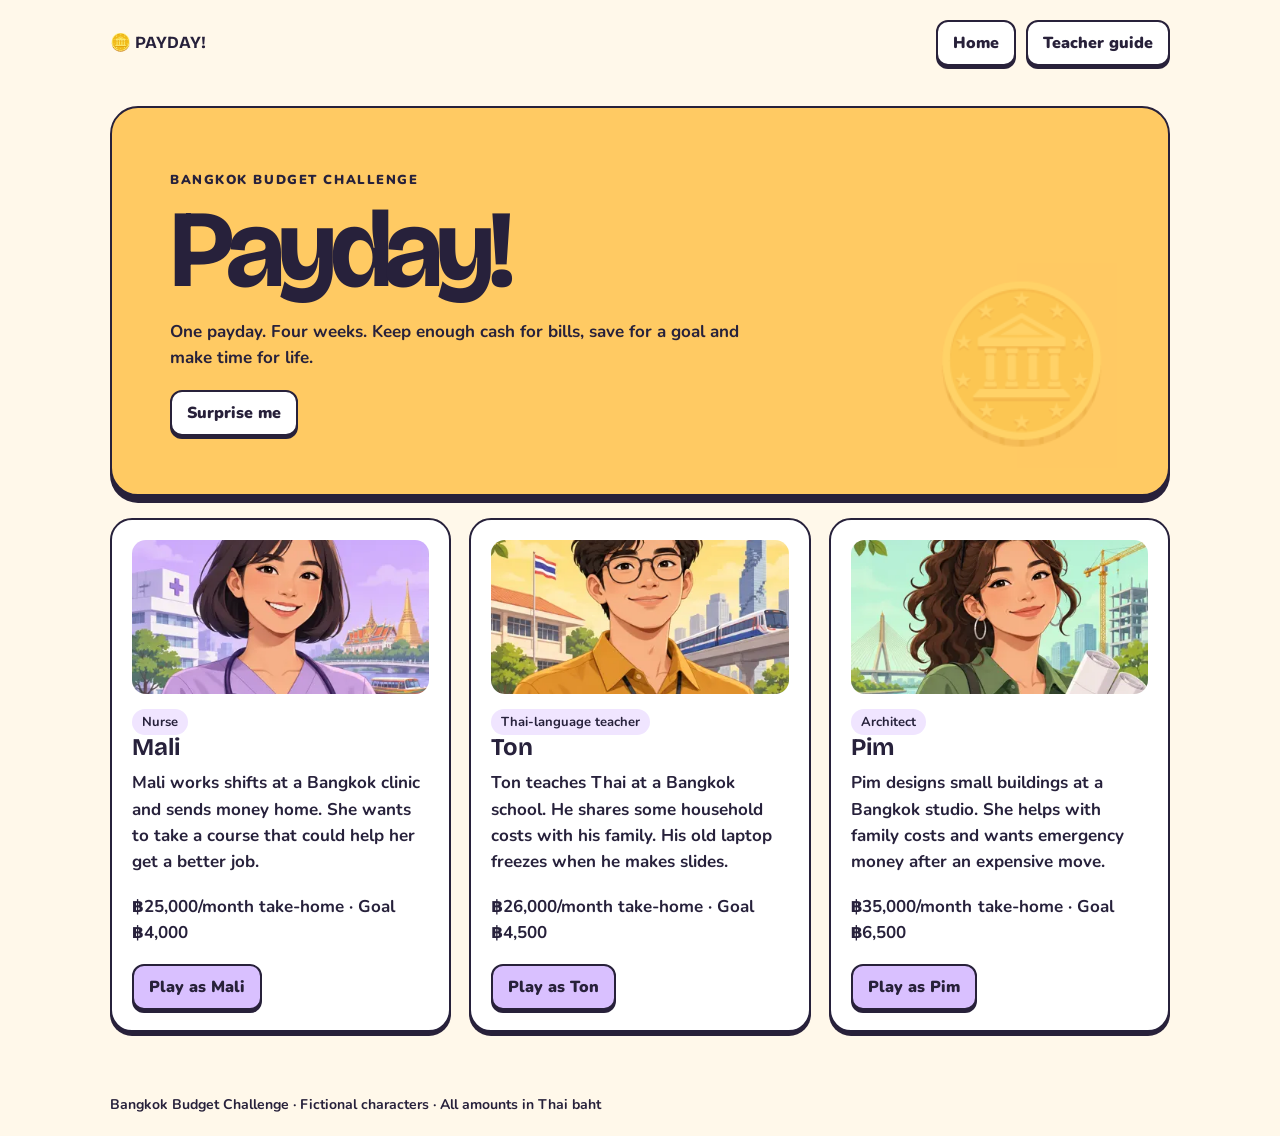
==== index.html @ 5541da5d "Add Payday Bangkok budgeting game" ====
<!doctype html>
<html lang="en"><meta charset="utf-8"><meta name="viewport" content="width=device-width,initial-scale=1"><title>Payday! • Bangkok Budget Challenge</title>
<style>
@import url('https://fonts.googleapis.com/css2?family=Bricolage+Grotesque:wght@600;800&family=Nunito:wght@500;700;800;900&display=swap');
*{box-sizing:border-box}body{margin:0;background:#fff8ea;color:#27213b;font:700 17px/1.55 Nunito,system-ui,sans-serif}header,main,footer{max-width:1100px;margin:auto;padding:20px}header{display:flex;align-items:center;justify-content:space-between;gap:12px}h1,h2,h3,strong.logo{font-family:'Bricolage Grotesque',system-ui;margin:0;line-height:1.06}h1{font-size:clamp(49px,10vw,110px);letter-spacing:-.065em}h2{font-size:clamp(28px,5vw,48px);letter-spacing:-.04em}h3{font-size:24px}p{margin:10px 0 18px}.hero{padding:clamp(22px,5vw,58px);background:#ffca63;border:2px solid;border-radius:28px;box-shadow:0 7px #28213a;position:relative;overflow:hidden}.hero p{max-width:570px}.icon{font-size:clamp(50px,14vw,150px);position:absolute;right:5%;bottom:3%;opacity:.22;pointer-events:none}.eyebrow{letter-spacing:.12em;text-transform:uppercase;font-weight:900;font-size:13px}.grid{display:grid;gap:18px;grid-template-columns:repeat(auto-fit,minmax(min(100%,260px),1fr));margin:22px 0}.card,.panel{background:#fff;border:2px solid;border-radius:22px;padding:20px;box-shadow:0 4px #28213a}.card{overflow:hidden}.portrait{height:154px;border-radius:14px;margin-bottom:14px;background-size:cover;background-repeat:no-repeat;display:grid;place-items:center;font-size:72px}.portrait.small{height:108px;width:108px;margin:0;flex:none}.profile{display:flex;align-items:center;gap:16px}.lilac{background-color:#e4d5ff;background-position:left center}.gold{background-color:#ffe29b;background-position:center}.mint{background-color:#b8eed8;background-position:right center}button{cursor:pointer;border:2px solid #28213a;color:#28213a;background:#fff;border-radius:12px;padding:10px 15px;font:900 16px Nunito,system-ui;box-shadow:0 3px #28213a}button:hover{background:#efddff}button:active{transform:translateY(2px);box-shadow:0 1px #28213a}button:disabled{cursor:default;opacity:.48}button.primary{background:#d9c0ff}button:focus-visible,summary:focus-visible,a:focus-visible{outline:3px solid #7541ad;outline-offset:4px}.tag{display:inline-block;background:#f0e5ff;border-radius:99px;padding:3px 10px;font-size:13px}.metrics{display:grid;grid-template-columns:repeat(auto-fit,minmax(125px,1fr));gap:10px;margin:18px 0}.metric{background:#f2e8ff;padding:12px;border-radius:14px}.metric strong{display:block;font-size:23px}.metric:nth-child(2){background:#d7f6e6}.metric:nth-child(3){background:#ffe8b2}.option{display:block;width:100%;text-align:left;margin:10px 0;padding:13px;background:#fffaf0}.option span{display:block;font-weight:700;font-size:14px}.row{display:flex;gap:10px;align-items:center;flex-wrap:wrap}.map{display:flex;gap:8px;flex-wrap:wrap;margin:20px 0}.map span{padding:5px 12px;border:2px solid;border-radius:99px;font-size:14px}.map .active{background:#ffca63}.feedback{background:#d7f6e6;padding:15px;border-radius:14px;margin:12px 0}.alert{background:#ffe2d6}.muted{color:#5a5269;font-size:15px}.ledger{width:100%;border-collapse:collapse}.ledger td,.ledger th{padding:7px;text-align:left;border-bottom:1px solid #dfd7ea}.ledger td:last-child,.ledger th:last-child{text-align:right}.bar{height:12px;background:#ded6e9;border-radius:9px;overflow:hidden}.bar div{height:100%;background:#218769}.actions{margin-top:20px}summary{cursor:pointer}footer{font-size:14px}dialog{max-width:720px;width:calc(100% - 28px);max-height:90vh;border:2px solid;border-radius:20px;padding:24px;color:inherit}dialog::backdrop{background:#28213aaa}a{color:#603291}.print-only{display:none}@media print{header,footer,button{display:none!important}dialog{position:static;max-height:none;border:0}.print-only{display:block}}
.portrait span{display:none}.portrait.lilac{background-position:center 35%;background-image:url([data-uri])}.portrait.gold{background-position:center 35%;background-image:url([data-uri])}.portrait.mint{background-position:center 35%;background-image:url([data-uri])}
</style>
<header><strong class="logo">🪙 PAYDAY!</strong><div class="row"><button id="home">Home</button><button id="teacher">Teacher guide</button></div></header>
<main id="app"></main><footer>Bangkok Budget Challenge · Fictional characters · All amounts in Thai baht</footer>
<dialog id="guide"><form method="dialog"><button>Close</button></form><h2>Teacher guide</h2>
<p>Put students in teams of 2–3. One student clicks, one checks the numbers and one explains the team's choice. Swap roles each week. Ask everyone to play the same character in round one so scores are comparable.</p>
<ol><li><b>0–10 min:</b> Open a character. Ask how much pay is left after bills and four weeks of basics. Ask teams to predict how much they can save.</li><li><b>10–35 min:</b> Play the first month. Give teams about two minutes to debate each choice. Ask them to use the cash forecast before moving money to savings.</li><li><b>35–45 min:</b> Compare scores and choices. Find one decision that helped now but cost money later.</li><li><b>45–70 min:</b> Replay as a different character. Teams agree one change in strategy before starting.</li><li><b>70–90 min:</b> Compare two results using savings as a percentage of the goal. Exit ticket: give one way to protect next month’s budget and explain why it works.</li></ol>
<p><b>Scoring:</b> Up to 50 for goal progress, 25 for wellbeing and 25 for having cash left for next week’s basics. Any unpaid shortfall at the end costs 25 points. Savings and bank cash are separate. Negative bank cash represents unpaid costs in this simulation.</p>
<details><summary>Salary and budget sources</summary><p>We use rounded fictional take-home pay informed by employer postings. Listed pay and take-home pay can differ. Each cost is a scenario assumption. For example, weekly food of ฿1,150–฿1,550 is about ฿55–฿74 per meal for three meals a day, including home meals. Travel combines trips by bus, train or on foot. Fixed bills are charged once, and the four weekly costs cover meals, travel and household basics.</p><ul><li><a href="https://th.jobsdb.com/salary-of-registered-nurse-jobs/in-Bangkok-Metropolitan-Region">Employer listings for Bangkok nurses</a> (example ฿24,000–฿28,000).</li><li><a href="https://th.jobsdb.com/american-school-jobs">Employer listings for school staff</a> (Thai-language teacher example ฿25,000–฿28,000).</li><li><a href="https://th.jobsdb.com/career-advice/role/architect/salary/in-bangkok">Bangkok architect pay from employer postings</a>.</li><li><a href="https://www.renthub.in.th/en/apartment/on-nut-market">On Nut area asking rents</a> and <a href="https://btsapp-test.bts.co.th/WebSite/files/uploads/tickets/pdf/fare_matrix_Eff.1Nov25_Adult.pdf">BTS adult fare matrix</a>.</li></ul></details></dialog>
<script>
const choice = (label, cash, mood, result, later = 0) => ({label, cash, mood, result, later});
const event = (emoji, title, story, ...choices) => ({emoji, title, story, choices});
const people = [
  {name:'Mali', job:'Nurse', color:'lilac', emoji:'👩🏻‍⚕️', pay:25000, rent:6500, bills:1400, family:4000, food:1400, travel:425, basics:175, goal:4000, target:'a course in emergency care', story:'Mali works shifts at a Bangkok clinic and sends money home. She wants to take a course that could help her get a better job.',
   events:[
    event('🌙','An extra night shift','The clinic needs help on Friday. Mali also promised to see a friend she has missed.',
      choice('Work the extra shift',1600,-2,'Overtime helps the budget. Mali loses a night of sleep.'),
      choice('Meet for dinner',-480,3,'Mali gets time with her friend and spends ฿480.'),
      choice('Meet for a walk before work',-80,1,'They get some time together and spend little.')),
    event('📱','The screen goes black','Mali uses her phone to check shift changes. The repair shop gives three options.',
      choice('Get the screen repaired',-1800,1,'The repair solves the problem this week.'),
      choice('Borrow a spare and buy a battery next week',0,-1,'Mali keeps her cash today. The spare needs a ฿700 battery next week.',-700),
      choice('Buy a new phone in two payments',-1400,2,'Mali pays ฿1,400 now and owes another ฿2,300 next week.',-2300)),
    event('🛵','The bus has stopped','Mali’s evening shift ends late four times this week. The usual bus is no longer running at that hour.',
      choice('Book rides home',-1000,2,'The rides cost more. Mali gets home early enough to rest.'),
      choice('Share rides with a colleague',-420,1,'They share the cost and wait for each other.'),
      choice('Take the longer route',-160,-2,'Mali saves money, but gets home later.')),
    event('🎂','A birthday plan','Mali’s friends invite her to share the cost of a surprise party.',
      choice('Join the full party plan',-1350,3,'Mali enjoys the party and pays her share.'),
      choice('Make a cake at home',-350,2,'The cake takes time and costs much less.'),
      choice('Send a message and take a quiet evening',0,0,'The plan leaves her money and energy for next month.'))
   ]},
  {name:'Ton',job:'Thai-language teacher',color:'gold',emoji:'👨🏻‍🏫',pay:26000,rent:7600,bills:1500,family:3200,food:1150,travel:550,basics:200,goal:4500,target:'a laptop for lesson planning',story:'Ton teaches Thai at a Bangkok school. He shares some household costs with his family. His old laptop freezes when he makes slides.',
   events:[
    event('💻','Flash sale','A shop offers to rent Ton a laptop while he saves for a replacement. The ad shows the first payment in big print.',
      choice('Rent the laptop in two payments',-1500,2,'Ton can borrow the laptop for the month. The second ฿3,500 payment comes next week.',-3500),
      choice('Use the school computer after class',0,-1,'Ton keeps the cash while he checks other prices.'),
      choice('Get the old laptop cleaned and checked',-450,1,'It runs better for now. Ton can keep saving.')),
    event('🚌','The usual route closes','Roadworks stop Ton’s direct bus route. He has to get to school early this week.',
      choice('Take a taxi on busy mornings',-1200,2,'Ton saves time and spends more.'),
      choice('Use a bus and train together',-480,0,'Ton pays extra and can still arrive on time.'),
      choice('Take two buses and leave early',-150,-2,'The route is cheap. Ton loses some sleep.')),
    event('📚','Weekend tutoring','A parent asks Ton to tutor two students. He had planned to go to a football match.',
      choice('Teach both sessions',1500,-2,'Both sessions bring in money. Ton misses the match.'),
      choice('Teach one session',700,0,'He earns part of the fee and still has some free time.'),
      choice('Go to the match',-750,3,'Ton pays for a ticket and enjoys the day out.')),
    event('💬','A friend needs a loan','A friend asks Ton for ฿1,800. The friend says he can pay it back after next month’s payday.',
      choice('Lend the full amount',-1800,2,'Ton helps. The money will be unavailable for this month.'),
      choice('Offer ฿500 and help make a plan',-500,1,'Ton helps while keeping more cash available.'),
      choice('Explain and offer help finding options',0,0,'Ton keeps the cash and gives his friend time.'))
   ]},
  {name:'Pim',job:'Architect',color:'mint',emoji:'👩🏻‍💼',pay:35000,rent:11000,bills:2100,family:4000,food:1550,travel:650,basics:250,goal:6500,target:'an emergency fund',story:'Pim designs small buildings at a Bangkok studio. She helps with family costs and wants emergency money after an expensive move.',
   events:[
    event('🚰','Water under the sink','Pim finds a leak in a hose she fitted herself. The plumber offers two repairs.',
      choice('Replace the worn hose',-2100,1,'Pim pays once and fixes the leak.'),
      choice('Pay for a temporary patch',-650,0,'The patch lasts a week. The replacement still costs ฿2,100 next week.',-2100),
      choice('Turn off the tap and book a later repair',0,-2,'Pim can use another tap for a week. The repair costs ฿1,800 next week.',-1800)),
    event('🍜','The team goes out','Pim’s team celebrates a finished project. Dinner includes several extras.',
      choice('Join the whole evening',-1800,3,'Pim spends more and gets time with the team.'),
      choice('Join for dinner only',-720,2,'Pim joins the celebration and skips the extras.'),
      choice('Suggest coffee together tomorrow',-160,1,'Pim stays in touch and spends less.')),
    event('🖊️','A small design job','A café wants a quick drawing. The deadline is Sunday night.',
      choice('Take the full job',2800,-3,'Pim earns extra and gives up most of the weekend.'),
      choice('Offer a smaller sketch',1100,-1,'The café agrees to the simpler job for a smaller fee.'),
      choice('Keep the weekend free',0,2,'Pim rests and earns her normal pay only.')),
    event('🛍️','Too good to miss','An online post promises a big profit if Pim sends ฿2,500 now. The seller refuses to explain how.',
      choice('Send the money before the offer ends',-2500,-2,'The seller stops replying. The money is gone.'),
      choice('Check the seller and walk away',0,1,'Pim finds warning signs and keeps her cash.'),
      choice('Ask a friend to look at the offer',0,0,'They spot the pressure and decide to leave it.'))
   ]}
];
const app = document.querySelector('#app');
const fmt = value => (value < 0 ? '−' : '') + '฿' + Math.abs(value).toLocaleString('en-TH');
const clamp = (value, max) => Math.max(0, Math.min(max, value));
const weekly = p => p.food + p.travel + p.basics;
const moneyChange = value => (value > 0 ? '+' : '') + fmt(value);
const makeButton = (label, action, cls = '', disabled = false) => '<button class="'+cls+'" data-act="'+action+'" '+(disabled?'disabled':'')+'>'+label+'</button>';
const portrait = (p, small = false) => '<div aria-hidden="true" class="portrait '+p.color+(small?' small':'')+'"><span>'+p.emoji+'</span></div>';
let s = null;
try { s = JSON.parse(localStorage.getItem('payday-v1')); if (!people[s?.id]) s = null; } catch {}
let view = 'home';
function save(){try{localStorage.setItem('payday-v1',JSON.stringify(s));}catch{}}
function log(label, amount){s.cash += amount; s.ledger.push({label, amount, balance:s.cash});}
function start(id){
  const p = people[id];
  s = {id, week:0, stage:'intro', cash:0, savings:0, mood:7, later:0, ledger:[], decisions:[], weeks:[]};
  log('Monthly take-home pay',p.pay);
  log('Rent',-p.rent);
  log('Utilities and phone',-p.bills);
  log('Family support',-p.family);
  view='game';
}
function beginWeek(){
  const p = people[s.id];
  s.week++;
  log('Week '+s.week+' basics',-weekly(p));
  if(s.later){log('Payment from last week',s.later);s.later=0;}
  s.stage='choice';
}
function ledger(){
  return '<details class="actions"><summary>Bank statement</summary><div style="overflow:auto"><table class="ledger"><thead><tr><th>Item</th><th>Change</th><th>Bank cash</th></tr></thead><tbody>'+s.ledger.map(l=>'<tr><td>'+l.label+'</td><td>'+moneyChange(l.amount)+'</td><td>'+fmt(l.balance)+'</td></tr>').join('')+'</tbody></table></div></details>';
}
function metrics(p){
  return '<div class="metrics"><div class="metric">Bank cash<strong>'+fmt(s.cash)+'</strong></div><div class="metric">Goal savings<strong>'+fmt(s.savings)+'</strong></div><div class="metric">Wellbeing<strong>'+s.mood+'/10</strong></div></div><div class="bar" role="progressbar" aria-label="Savings goal" aria-valuemin="0" aria-valuemax="100" aria-valuenow="'+Math.round(clamp(100*s.savings/p.goal,100))+'"><div style="width:'+clamp(100*s.savings/p.goal,100)+'%"></div></div><p class="muted">Goal: '+fmt(p.goal)+' for '+p.target+'.</p>';
}
function home(){
 return '<section class="hero"><span class="eyebrow">Bangkok Budget Challenge</span><h1>Payday!</h1><p>One payday. Four weeks. Keep enough cash for bills, save for a goal and make time for life.</p><span class="icon" aria-hidden="true">🪙</span><div class="row">'+(s?makeButton('Resume '+people[s.id].name,'resume','primary'):'')+makeButton('Surprise me','random')+'</div></section><div class="grid">'+people.map((p,i)=>'<article class="card">'+portrait(p)+'<span class="tag">'+p.job+'</span><h3>'+p.name+'</h3><p>'+p.story+'</p><p><b>'+fmt(p.pay)+'/month</b> take-home · Goal '+fmt(p.goal)+'</p>'+makeButton('Play as '+p.name,'play:'+i,'primary')+'</article>').join('')+'</div>';
}
function game(){
 const p=people[s.id], e=p.events[s.week-1];
 const profile='<div class="profile">'+portrait(p,true)+'<div><span class="tag">'+p.job+'</span><h2>'+p.name+'</h2></div></div>';
 const map='<div class="map" aria-label="Month progress">'+[1,2,3,4].map(w=>'<span class="'+(s.week===w?'active':'')+'">'+(s.weeks.length>=w?'✓ ':'')+'Week '+w+'</span>').join('')+'</div>';
 let body='';
 if(s.stage==='intro'){
   const spare=s.cash-4*weekly(p);
   body='<h3>Payday budget</h3><p>'+p.story+'</p><p>Monthly pay is <b>'+fmt(p.pay)+'</b>. Rent '+fmt(p.rent)+', utilities and phone '+fmt(p.bills)+', and family support '+fmt(p.family)+' have been paid.</p><p>Each week costs <b>'+fmt(weekly(p))+'</b> before decisions: food '+fmt(p.food)+', travel '+fmt(p.travel)+' and household basics '+fmt(p.basics)+'.</p><p>After all four weeks of basics, you expect <b>'+fmt(spare)+'</b> in cash. How much would you aim to save?</p>'+makeButton('Start week 1','next','primary');
 }
 if(s.stage==='choice'){
   body='<span class="tag">Week '+s.week+' · Decision</span><h3>'+e.emoji+' '+e.title+'</h3><p>'+e.story+'</p>'+e.choices.map((c,i)=>'<button class="option" data-act="choice:'+i+'">'+c.label+'<span>'+moneyChange(c.cash)+' today'+(c.later?' · '+fmt(-c.later)+' due next week':'')+'</span></button>').join('');
 }
 if(s.stage==='review'){
   const d=s.decisions.at(-1);
   const upcoming=(4-s.week)*weekly(p)-s.later;
   body='<h3>End of week '+s.week+'</h3><div class="feedback"><b>'+d.label+'</b><br>'+d.result+'<br>Wellbeing change: '+(d.mood>0?'+':'')+d.mood+'</div><p>'+ (s.week<4 ? 'Still due this month: <b>'+fmt(upcoming)+'</b> in planned bills and basics. Cash after those costs: <b>'+fmt(s.cash-upcoming)+'</b>, before any new surprises.' : 'Keep some cash for the first week of next month. One week of basics costs <b>'+fmt(weekly(p))+'</b>.')+'</p><div class="row">'+makeButton('Save ฿500','transfer:500','',s.cash<500)+makeButton('Save ฿1,000','transfer:1000','',s.cash<1000)+makeButton('Withdraw '+fmt(Math.min(500,s.savings)),'withdraw','',s.savings===0)+'</div><div class="actions">'+makeButton(s.week===4?'See month results':'Start week '+(s.week+1),'closeweek','primary')+'</div>';
 }
 if(s.stage==='end'){
   const goal=Math.round(clamp(s.savings/p.goal*50,50));
   const mood=Math.round(s.mood*2.5);
   const buffer=Math.round(clamp(s.cash/weekly(p)*25,25));
   const score=clamp(goal+mood+buffer-(s.cash<0?25:0),100);
   body='<h3>'+(s.savings>=p.goal?'🎉 Savings goal reached':'🏁 Month complete')+'</h3><div class="feedback"><b>'+score+'/100</b> · Savings '+goal+'/50 · Wellbeing '+mood+'/25 · Cash buffer '+buffer+'/25'+(s.cash<0?' · Unpaid costs −25':'')+'</div><table class="ledger"><thead><tr><th>Week closed</th><th>Goal savings</th><th>Bank cash</th></tr></thead><tbody>'+s.weeks.map((w,i)=>'<tr><td>Week '+(i+1)+'</td><td>'+fmt(w.savings)+'</td><td>'+fmt(w.cash)+'</td></tr>').join('')+'</tbody></table><h3 class="actions">Team debrief</h3><ul><li>Which decision changed your cash the most?</li><li>How much of the savings goal did you reach? What did it cost in time or wellbeing?</li><li>What would you change if you played again?</li></ul><div class="row">'+makeButton('Play a different character','random','primary')+makeButton('Choose a character','home')+'</div>';
 }
 return profile+metrics(p)+map+'<section class="panel" aria-label="Current round">'+(s.cash<0?'<div class="feedback alert">Cash shortfall of '+fmt(-s.cash)+'. You can use saved money at the end of this week.</div>':'')+body+ledger()+'</section>';
}
function render(scroll=false){
  app.innerHTML=view==='home'?home():game();
  if(scroll) window.scrollTo(0,0);
}
document.querySelector('#home').onclick=()=>{view='home';render(true);};
document.querySelector('#teacher').onclick=()=>document.querySelector('#guide').showModal();
app.addEventListener('click',e=>{
  const el=e.target.closest('[data-act]');
  if(!el || el.disabled) return;
  const [act,n]=el.dataset.act.split(':');
  let move=true;
  if(act==='play'||act==='random'){
    if(s && s.stage!=='end' && !confirm('Start a new game? Your current run will be replaced.')) return;
    const ids=people.map((_,i)=>i).filter(i=>i!==s?.id);
    start(act==='play'?Number(n):ids[Math.floor(Math.random()*ids.length)]);
  }else if(act==='home'){view='home';}
  else if(act==='resume'){view='game';}
  else if(act==='next'){beginWeek();}
  else if(act==='choice'){
    const c=people[s.id].events[s.week-1].choices[Number(n)];
    log(c.label,c.cash);
    const prev=s.mood;
    s.mood=clamp(s.mood+c.mood,10);
    s.decisions.push({...c,mood:s.mood-prev});
    s.later=c.later;
    s.stage='review';
  }else if(act==='transfer'||act==='withdraw'){
    const amount=act==='withdraw'?-Math.min(500,s.savings):Number(n);
    if(amount>s.cash && amount>0) return;
    s.savings+=amount;
    log(amount>0?'Moved to savings':'Moved back to bank',-amount);
    move=false;
  }else if(act==='closeweek'){
    s.weeks.push({cash:s.cash,savings:s.savings});
    if(s.week===4)s.stage='end';else beginWeek();
  }
  save();render(move);
  if(!move) app.querySelector('[data-act="'+el.dataset.act+'"]:not([disabled])')?.focus({preventScroll:true});
});
render();
</script>
</html>
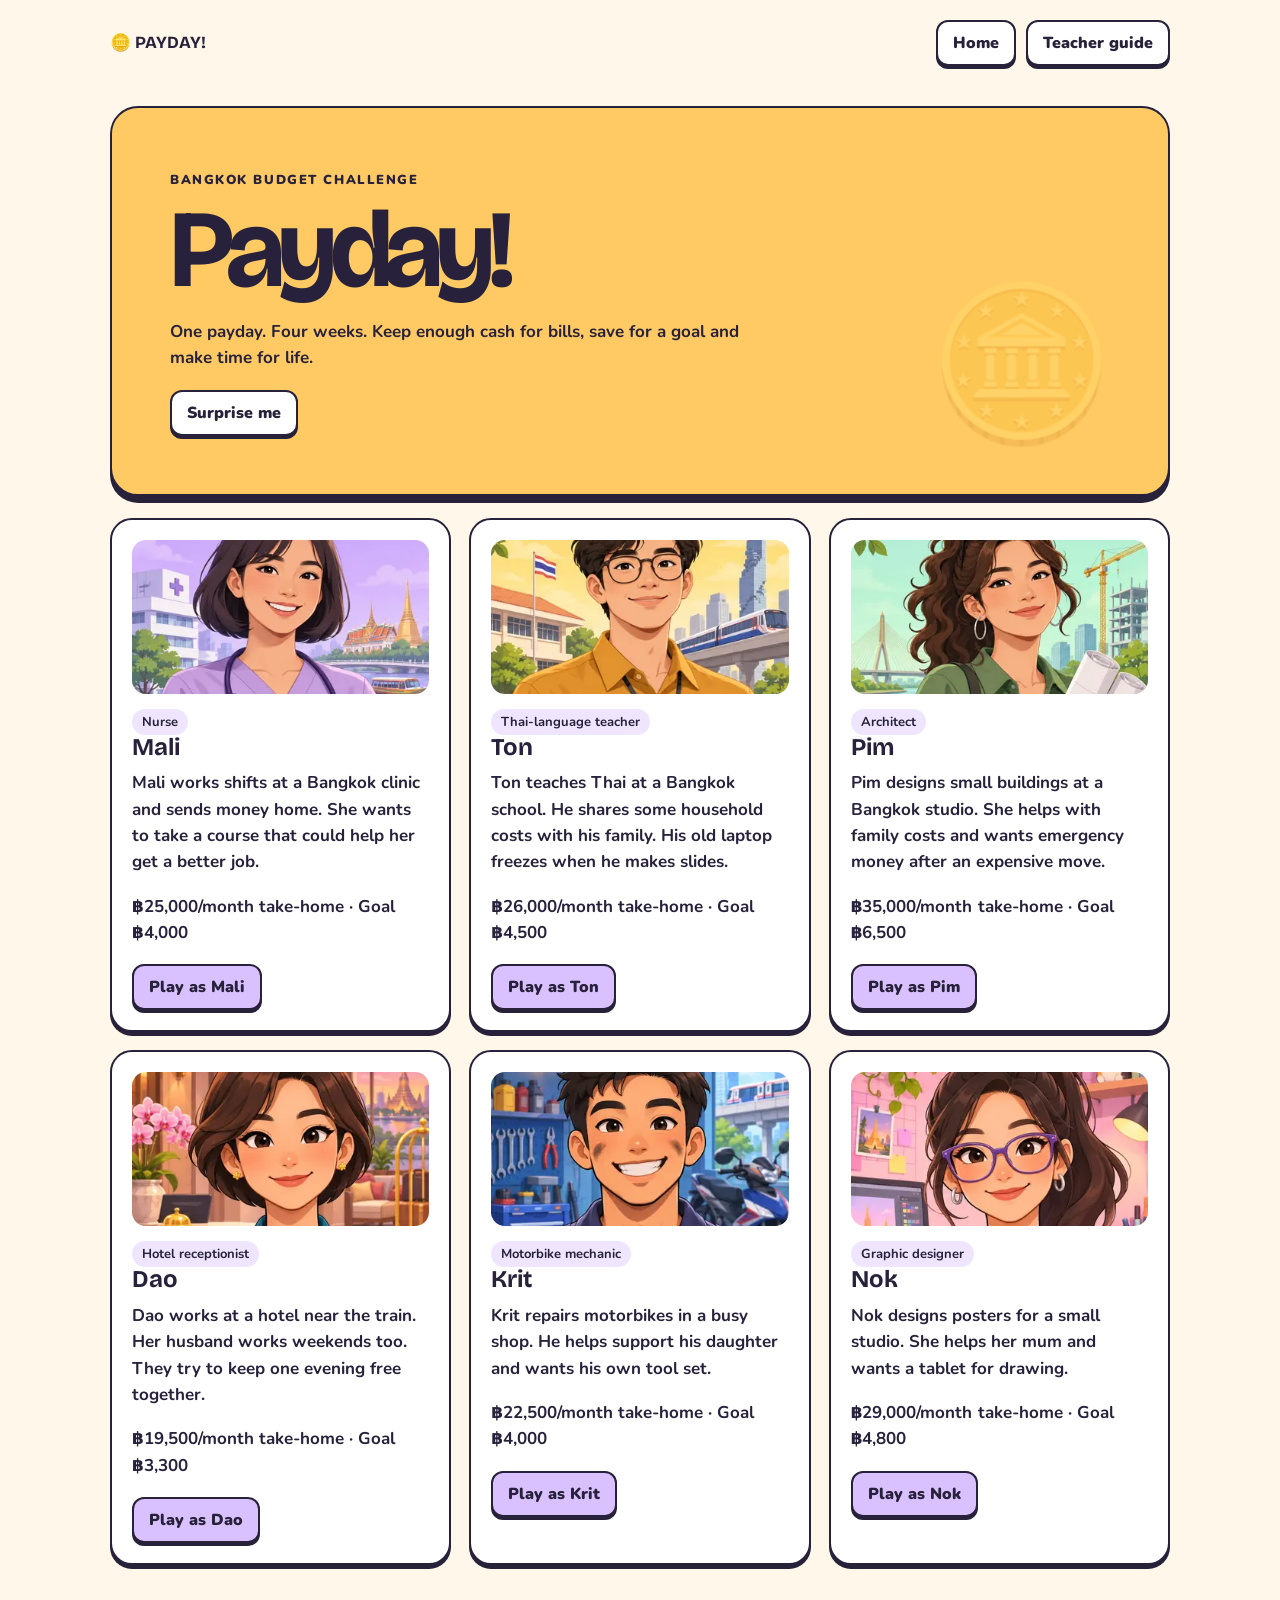
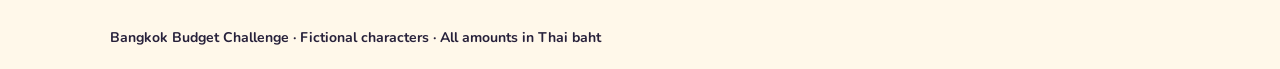
==== commit d81f9999: "Add six characters and a four-category decision score table" ====
--- a/index.html
+++ b/index.html
@@ -4,14 +4,18 @@
 @import url('https://fonts.googleapis.com/css2?family=Bricolage+Grotesque:wght@600;800&family=Nunito:wght@500;700;800;900&display=swap');
 *{box-sizing:border-box}body{margin:0;background:#fff8ea;color:#27213b;font:700 17px/1.55 Nunito,system-ui,sans-serif}header,main,footer{max-width:1100px;margin:auto;padding:20px}header{display:flex;align-items:center;justify-content:space-between;gap:12px}h1,h2,h3,strong.logo{font-family:'Bricolage Grotesque',system-ui;margin:0;line-height:1.06}h1{font-size:clamp(49px,10vw,110px);letter-spacing:-.065em}h2{font-size:clamp(28px,5vw,48px);letter-spacing:-.04em}h3{font-size:24px}p{margin:10px 0 18px}.hero{padding:clamp(22px,5vw,58px);background:#ffca63;border:2px solid;border-radius:28px;box-shadow:0 7px #28213a;position:relative;overflow:hidden}.hero p{max-width:570px}.icon{font-size:clamp(50px,14vw,150px);position:absolute;right:5%;bottom:3%;opacity:.22;pointer-events:none}.eyebrow{letter-spacing:.12em;text-transform:uppercase;font-weight:900;font-size:13px}.grid{display:grid;gap:18px;grid-template-columns:repeat(auto-fit,minmax(min(100%,260px),1fr));margin:22px 0}.card,.panel{background:#fff;border:2px solid;border-radius:22px;padding:20px;box-shadow:0 4px #28213a}.card{overflow:hidden}.portrait{height:154px;border-radius:14px;margin-bottom:14px;background-size:cover;background-repeat:no-repeat;display:grid;place-items:center;font-size:72px}.portrait.small{height:108px;width:108px;margin:0;flex:none}.profile{display:flex;align-items:center;gap:16px}.lilac{background-color:#e4d5ff;background-position:left center}.gold{background-color:#ffe29b;background-position:center}.mint{background-color:#b8eed8;background-position:right center}button{cursor:pointer;border:2px solid #28213a;color:#28213a;background:#fff;border-radius:12px;padding:10px 15px;font:900 16px Nunito,system-ui;box-shadow:0 3px #28213a}button:hover{background:#efddff}button:active{transform:translateY(2px);box-shadow:0 1px #28213a}button:disabled{cursor:default;opacity:.48}button.primary{background:#d9c0ff}button:focus-visible,summary:focus-visible,a:focus-visible{outline:3px solid #7541ad;outline-offset:4px}.tag{display:inline-block;background:#f0e5ff;border-radius:99px;padding:3px 10px;font-size:13px}.metrics{display:grid;grid-template-columns:repeat(auto-fit,minmax(125px,1fr));gap:10px;margin:18px 0}.metric{background:#f2e8ff;padding:12px;border-radius:14px}.metric strong{display:block;font-size:23px}.metric:nth-child(2){background:#d7f6e6}.metric:nth-child(3){background:#ffe8b2}.option{display:block;width:100%;text-align:left;margin:10px 0;padding:13px;background:#fffaf0}.option span{display:block;font-weight:700;font-size:14px}.row{display:flex;gap:10px;align-items:center;flex-wrap:wrap}.map{display:flex;gap:8px;flex-wrap:wrap;margin:20px 0}.map span{padding:5px 12px;border:2px solid;border-radius:99px;font-size:14px}.map .active{background:#ffca63}.feedback{background:#d7f6e6;padding:15px;border-radius:14px;margin:12px 0}.alert{background:#ffe2d6}.muted{color:#5a5269;font-size:15px}.ledger{width:100%;border-collapse:collapse}.ledger td,.ledger th{padding:7px;text-align:left;border-bottom:1px solid #dfd7ea}.ledger td:last-child,.ledger th:last-child{text-align:right}.bar{height:12px;background:#ded6e9;border-radius:9px;overflow:hidden}.bar div{height:100%;background:#218769}.actions{margin-top:20px}summary{cursor:pointer}footer{font-size:14px}dialog{max-width:720px;width:calc(100% - 28px);max-height:90vh;border:2px solid;border-radius:20px;padding:24px;color:inherit}dialog::backdrop{background:#28213aaa}a{color:#603291}.print-only{display:none}@media print{header,footer,button{display:none!important}dialog{position:static;max-height:none;border:0}.print-only{display:block}}
 .portrait span{display:none}.portrait.lilac{background-position:center 35%;background-image:url([data-uri])}.portrait.gold{background-position:center 35%;background-image:url([data-uri])}.portrait.mint{background-position:center 35%;background-image:url([data-uri])}
+.metric:nth-child(n+4){background:#d9edf9}.score td,.score th{text-align:center;white-space:nowrap}.score td:first-child,.score th:first-child{text-align:left;white-space:normal;min-width:145px}.good{color:#176148}.bad{color:#a13826}.peach{background-color:#ffd6b7}.blue{background-color:#c9e7ff}.rose{background-color:#ffd3eb}
+.portrait.peach{background-position:center 35%;background-image:url([data-uri])}
+.portrait.blue{background-position:center 35%;background-image:url([data-uri])}
+.portrait.rose{background-position:center 35%;background-image:url([data-uri])}
 </style>
 <header><strong class="logo">🪙 PAYDAY!</strong><div class="row"><button id="home">Home</button><button id="teacher">Teacher guide</button></div></header>
 <main id="app"></main><footer>Bangkok Budget Challenge · Fictional characters · All amounts in Thai baht</footer>
 <dialog id="guide"><form method="dialog"><button>Close</button></form><h2>Teacher guide</h2>
 <p>Put students in teams of 2–3. One student clicks, one checks the numbers and one explains the team's choice. Swap roles each week. Ask everyone to play the same character in round one so scores are comparable.</p>
 <ol><li><b>0–10 min:</b> Open a character. Ask how much pay is left after bills and four weeks of basics. Ask teams to predict how much they can save.</li><li><b>10–35 min:</b> Play the first month. Give teams about two minutes to debate each choice. Ask them to use the cash forecast before moving money to savings.</li><li><b>35–45 min:</b> Compare scores and choices. Find one decision that helped now but cost money later.</li><li><b>45–70 min:</b> Replay as a different character. Teams agree one change in strategy before starting.</li><li><b>70–90 min:</b> Compare two results using savings as a percentage of the goal. Exit ticket: give one way to protect next month’s budget and explain why it works.</li></ol>
-<p><b>Scoring:</b> Up to 50 for goal progress, 25 for wellbeing and 25 for having cash left for next week’s basics. Any unpaid shortfall at the end costs 25 points. Savings and bank cash are separate. Negative bank cash represents unpaid costs in this simulation.</p>
-<details><summary>Salary and budget sources</summary><p>We use rounded fictional take-home pay informed by employer postings. Listed pay and take-home pay can differ. Each cost is a scenario assumption. For example, weekly food of ฿1,150–฿1,550 is about ฿55–฿74 per meal for three meals a day, including home meals. Travel combines trips by bus, train or on foot. Fixed bills are charged once, and the four weekly costs cover meals, travel and household basics.</p><ul><li><a href="https://th.jobsdb.com/salary-of-registered-nurse-jobs/in-Bangkok-Metropolitan-Region">Employer listings for Bangkok nurses</a> (example ฿24,000–฿28,000).</li><li><a href="https://th.jobsdb.com/american-school-jobs">Employer listings for school staff</a> (Thai-language teacher example ฿25,000–฿28,000).</li><li><a href="https://th.jobsdb.com/career-advice/role/architect/salary/in-bangkok">Bangkok architect pay from employer postings</a>.</li><li><a href="https://www.renthub.in.th/en/apartment/on-nut-market">On Nut area asking rents</a> and <a href="https://btsapp-test.bts.co.th/WebSite/files/uploads/tickets/pdf/fare_matrix_Eff.1Nov25_Adult.pdf">BTS adult fare matrix</a>.</li></ul></details></dialog>
+<p><b>Scoring:</b> Up to 40 for goal progress, 40 for life points and 20 for having cash left for next week’s basics. Happiness, family and health increase the score. Higher stress reduces it. Each category starts at 5 scoring points, adds its total (or subtracts it for stress), and is capped between 0 and 10. The decision table shows the actual point changes. Any unpaid shortfall at the end costs 25 points. Savings and bank cash are separate. Negative bank cash represents unpaid costs in this simulation.</p>
+<details><summary>Salary and budget sources</summary><p>We use rounded fictional take-home pay informed by employer postings. Listed pay and take-home pay can differ. Each cost is a scenario assumption. For example, weekly food of ฿1,150–฿1,550 is about ฿55–฿74 per meal for three meals a day, including home meals. The hotel receptionist, motorbike mechanic and graphic designer use fictional take-home pay examples, with <a href="https://th.jobsdb.com/career-advice/role/graphic-designer/salary/in-bangkok">Bangkok graphic designer listings</a> as an additional reference. Travel combines trips by bus, train or on foot. Fixed bills are charged once, and the four weekly costs cover meals, travel and household basics.</p><ul><li><a href="https://th.jobsdb.com/salary-of-registered-nurse-jobs/in-Bangkok-Metropolitan-Region">Employer listings for Bangkok nurses</a> (example ฿24,000–฿28,000).</li><li><a href="https://th.jobsdb.com/american-school-jobs">Employer listings for school staff</a> (Thai-language teacher example ฿25,000–฿28,000).</li><li><a href="https://th.jobsdb.com/career-advice/role/architect/salary/in-bangkok">Bangkok architect pay from employer postings</a>.</li><li><a href="https://www.renthub.in.th/en/apartment/on-nut-market">On Nut area asking rents</a> and <a href="https://btsapp-test.bts.co.th/WebSite/files/uploads/tickets/pdf/fare_matrix_Eff.1Nov25_Adult.pdf">BTS adult fare matrix</a>.</li></ul></details></dialog>
 <script>
 const choice = (label, cash, mood, result, later = 0) => ({label, cash, mood, result, later});
 const event = (emoji, title, story, ...choices) => ({emoji, title, story, choices});
@@ -74,6 +78,99 @@
       choice('Ask a friend to look at the offer',0,0,'They spot the pressure and decide to leave it.'))
    ]}
 ];
+const stats = ['Happiness','Family','Health','Stress'];
+const icons = ['😊','🏡','💪','⚡'];
+const extra = (label, cash, points, result) => ({label,cash,points,result,later:0});
+people.push(
+ {name:'Dao',job:'Hotel receptionist',color:'peach',emoji:'👩🏻‍💼',pay:19500,rent:5500,bills:1100,family:2400,food:1050,travel:350,basics:150,goal:3300,target:'a trip to see her parents',story:'Dao works at a hotel near the train. Her husband works weekends too. They try to keep one evening free together.',
+  events:[
+   event('🏨','The hotel is full','A group arrives late. The manager offers Dao a paid night shift on her evening off.',
+    extra('Work the full shift',1300,[-1,-2,-1,2],'Dao earns extra and misses dinner at home.'),
+    extra('Cover the first two hours',550,[0,-1,0,1],'Dao earns some extra pay and gets home later.'),
+    extra('Keep the evening free',0,[1,2,1,-1],'Dao rests and spends the evening with her husband.')),
+   event('👞','Shoes for work','Dao’s only pair of work shoes suddenly splits.',
+    extra('Repair the sole',-320,[0,0,0,-1],'The repair lasts through the month.'),
+    extra('Buy a comfortable pair',-1300,[1,0,2,-1],'Dao spends more and feels better after standing all day.'),
+    extra('Borrow an old pair',0,[0,0,-1,1],'The borrowed pair rubs her feet.')),
+   event('🚆','Train tickets home','Dao checks prices for next month’s family visit.',
+    extra('Pay for a flexible ticket now',-850,[1,2,0,-1],'Dao can change the date if her work shifts move.'),
+    extra('Wait for the work schedule',0,[0,0,0,1],'Dao keeps her cash. The visit is still a goal.'),
+    extra('Plan a video dinner for now',-150,[1,1,0,-1],'They eat together over video while Dao saves.')),
+   event('📱','A discount on data','A new phone package offers bonus data for one month.',
+    extra('Keep the current plan',0,[0,0,0,0],'Her current plan covers what she needs.'),
+    extra('Buy a one-week add-on',-150,[1,1,0,0],'Dao uses the data for family video calls.'),
+    extra('Buy a larger plan',-550,[2,1,0,1],'The extra data is convenient. The bill is higher this month.'))
+  ]},
+ {name:'Krit',job:'Motorbike mechanic',color:'blue',emoji:'👨🏻‍🔧',pay:22500,rent:6000,bills:1250,family:3000,food:1200,travel:275,basics:175,goal:4000,target:'a set of work tools',story:'Krit repairs motorbikes in a busy shop. He helps support his daughter and wants his own tool set.',
+  events:[
+   event('🧰','A tool breaks','Krit can still work with tools from the shop, but he has to share them.',
+    extra('Buy one tool now',-900,[1,0,0,-2],'Krit gets back to work quickly.'),
+    extra('Share tools at work',0,[0,0,0,1],'It costs nothing but adds waiting time.'),
+    extra('Rent one for the week',-250,[0,0,0,-1],'Krit keeps cash for the full set.')),
+   event('⏰','Extra Saturday work','The shop asks Krit to stay late. His daughter has a school show.',
+    extra('Work the extra shift',1400,[-1,-2,-1,1],'Krit gets paid and misses the school show.'),
+    extra('Work until the show starts',500,[0,1,0,1],'Krit earns some pay and arrives just in time.'),
+    extra('Go to the whole show',-120,[2,3,0,-1],'Krit pays for travel and spends time with his daughter.')),
+   event('💧','A hot week in the shop','A fan breaks and it is unusually hot at work.',
+    extra('Chip in for a new fan',-600,[1,0,2,-1],'The workshop cools down.'),
+    extra('Bring water and take short breaks',-100,[0,0,1,0],'Krit stays hydrated and works a bit more slowly.'),
+    extra('Use the old spare fan',0,[0,0,-1,1],'Krit gets through the week, but the spare is weak.')),
+   event('🏷️','A used tool set','A seller says Krit can buy a used set at a discount today.',
+    extra('Pay before seeing it',-1600,[-1,0,0,2],'Several tools are missing. The seller will not refund him.'),
+    extra('Inspect it and buy only the useful pieces',-750,[1,0,0,-1],'The tools work and Krit pays less.'),
+    extra('Wait and keep saving',0,[0,0,0,0],'Krit keeps his options open.'))
+  ]},
+ {name:'Nok',job:'Graphic designer',color:'rose',emoji:'👩🏻‍🎨',pay:29000,rent:8900,bills:1650,family:3100,food:1350,travel:500,basics:200,goal:4800,target:'a design tablet',story:'Nok designs posters for a small studio. She helps her mum and wants a tablet for drawing.',
+  events:[
+   event('🎨','Sunday poster job','A shop offers Nok extra money if she can design a poster by Monday.',
+    extra('Take the full job',2000,[-1,-2,-1,2],'Nok earns more but misses Sunday lunch and stays up late.'),
+    extra('Offer a smaller design',800,[1,0,0,1],'Nok earns some extra money and keeps most of Sunday free.'),
+    extra('Keep the weekend free',0,[1,2,1,-1],'Nok rests and visits her mum.')),
+   event('🔌','A broken charger','Nok needs a charger to finish a project on time.',
+    extra('Buy one at the shop',-950,[1,0,0,-2],'Nok can work again today.'),
+    extra('Borrow one at the studio',0,[0,-1,0,1],'Nok stays at work longer while using the spare.'),
+    extra('Order a cheaper charger',-450,[0,0,0,1],'It arrives in two days. Nok works around it.')),
+   event('☔','Rain changes the commute','Heavy rain makes Nok’s usual walk from the station difficult.',
+    extra('Pay for rides all week',-800,[1,0,1,-2],'Nok arrives dry and spends more.'),
+    extra('Share rides on the worst days',-350,[0,0,1,-1],'Nok splits the fare with a colleague.'),
+    extra('Use the covered route',0,[0,0,0,1],'Nok stays dry but walks further and gets home later.')),
+   event('🖼️','A weekend market stall','A friend asks Nok to sell prints with her at a weekend market.'),
+  ]}
+);
+people[5].events[3].choices = [
+ extra('Share a stall and sell a small batch',650,[2,-1,0,1],'After the stall fee and printing, Nok earns ฿650.'),
+ extra('Visit the market as a customer',-280,[2,1,0,-1],'Nok supports her friend and has time to visit her mum.'),
+ extra('Stay home and rest',0,[0,0,2,-1],'Nok saves money and takes a break.')
+];
+const originalPoints = [
+ [[[ -1,-2,-1,1],[3,0,0,-1],[1,0,1,-1]],[[1,0,0,-2],[-1,0,0,1],[2,0,0,2]],[[1,0,2,-1],[1,0,1,0],[-1,-1,-2,1]],[[3,0,0,-1],[2,0,0,0],[-1,1,2,-2]]],
+ [[[2,0,0,2],[-1,-1,0,1],[1,0,0,-1]],[[1,1,1,-1],[0,0,0,0],[-1,-1,-2,1]],[[-1,-2,-1,1],[1,0,0,1],[3,1,0,-1]],[[1,-1,0,2],[1,0,0,0],[0,0,0,-1]]],
+ [[[1,0,1,-2],[0,0,0,2],[-1,0,0,1]],[[3,0,-1,-1],[2,0,0,-1],[1,0,0,0]],[[-1,-2,-2,2],[1,-1,0,1],[2,2,2,-2]],[[-2,0,0,3],[1,0,0,-1],[0,0,0,-1]]]
+];
+originalPoints.forEach((weeks,i)=>weeks.forEach((options,w)=>options.forEach((points,j)=>people[i].events[w].choices[j].points=points)));
+const lifeEvents = [
+ event('🍜','Family dinner','Your family wants to eat together on Friday. You offer to help pay.',
+  extra('Pay for a restaurant meal',-1350,[3,3,0,-1],'Everyone enjoys a meal together. You cover the bill.'),
+  extra('Cook together at home',-480,[2,3,1,0],'You spend less and share the cooking.'),
+  extra('Bring snacks and visit after dinner',-150,[1,2,0,-1],'You keep the visit simple.'),
+  extra('Skip dinner and call another day',0,[0,-1,0,0],'You keep the cash. Your family misses you.')),
+ event('🎁','A birthday is coming','Someone close to you has a birthday. What will you do?',
+  extra('Buy the gift they asked for',-1600,[3,3,0,1],'They love the gift. It takes a big bite out of your budget.'),
+  extra('Buy a small gift and write a card',-420,[2,2,0,0],'The gift shows you remembered.'),
+  extra('Make a card and spend time together',-70,[1,2,0,-1],'You spend time together and make something personal.'),
+  extra('Send a quick message',0,[0,0,0,0],'You remember the birthday and keep your cash.')),
+ event('🏸','Saturday plans','A family member invites you to go out. You have one afternoon free.',
+  extra('Book badminton and buy lunch',-650,[2,2,2,-1],'You play, eat and spend time together.'),
+  extra('Walk in the park and bring food',-180,[1,2,2,-1],'You spend less and still get outside together.'),
+  extra('Go to a movie together',-540,[3,2,0,-1],'You both enjoy the movie.'),
+  extra('Stay home and get some rest',0,[0,-1,2,-2],'You get more rest and miss time together.')),
+ event('🎉','An end-of-month celebration','Your family wants to celebrate good news. You can help plan it.',
+  extra('Go out for dinner and dessert',-1250,[3,3,0,-1],'It feels special and costs more.'),
+  extra('Share the cost of a meal at home',-380,[2,3,0,0],'Everyone brings something.'),
+  extra('Bring a small dessert and help clean up',-180,[1,2,0,0],'You help with the celebration and keep costs low.'),
+  extra('Call to congratulate them',0,[0,0,0,0],'You send your best wishes and save the money.'))
+];
+const daoBirthday = {...lifeEvents[1], title:'Your husband’s birthday', story:'Dao’s husband has a birthday this weekend. She wants to make him feel special.'};
 const app = document.querySelector('#app');
 const fmt = value => (value < 0 ? '−' : '') + '฿' + Math.abs(value).toLocaleString('en-TH');
 const clamp = (value, max) => Math.max(0, Math.min(max, value));
@@ -81,14 +178,17 @@
 const moneyChange = value => (value > 0 ? '+' : '') + fmt(value);
 const makeButton = (label, action, cls = '', disabled = false) => '<button class="'+cls+'" data-act="'+action+'" '+(disabled?'disabled':'')+'>'+label+'</button>';
 const portrait = (p, small = false) => '<div aria-hidden="true" class="portrait '+p.color+(small?' small':'')+'"><span>'+p.emoji+'</span></div>';
+const signed = value => value>0?'+'+value:value<0?'−'+Math.abs(value):'0';
+const pointsText = points => points.map((n,i)=>stats[i]+' '+signed(n)).join(' · ');
+const tableWrap = html => '<div style="overflow:auto">'+html+'</div>';
 let s = null;
-try { s = JSON.parse(localStorage.getItem('payday-v1')); if (!people[s?.id]) s = null; } catch {}
+try { s = JSON.parse(localStorage.getItem('payday-v2')); if (!people[s?.id]) s = null; } catch {}
 let view = 'home';
-function save(){try{localStorage.setItem('payday-v1',JSON.stringify(s));}catch{}}
+function save(){try{localStorage.setItem('payday-v2',JSON.stringify(s));}catch{}}
 function log(label, amount){s.cash += amount; s.ledger.push({label, amount, balance:s.cash});}
 function start(id){
   const p = people[id];
-  s = {id, week:0, stage:'intro', cash:0, savings:0, mood:7, later:0, ledger:[], decisions:[], weeks:[]};
+  s = {id, week:0, stage:'intro', cash:0, savings:0, points:[0,0,0,0], part:0, later:0, ledger:[], decisions:[], weeks:[]};
   log('Monthly take-home pay',p.pay);
   log('Rent',-p.rent);
   log('Utilities and phone',-p.bills);
@@ -98,6 +198,7 @@
 function beginWeek(){
   const p = people[s.id];
   s.week++;
+  s.part=0;
   log('Week '+s.week+' basics',-weekly(p));
   if(s.later){log('Payment from last week',s.later);s.later=0;}
   s.stage='choice';
@@ -105,14 +206,19 @@
 function ledger(){
   return '<details class="actions"><summary>Bank statement</summary><div style="overflow:auto"><table class="ledger"><thead><tr><th>Item</th><th>Change</th><th>Bank cash</th></tr></thead><tbody>'+s.ledger.map(l=>'<tr><td>'+l.label+'</td><td>'+moneyChange(l.amount)+'</td><td>'+fmt(l.balance)+'</td></tr>').join('')+'</tbody></table></div></details>';
 }
+function lifeTable(){
+  if(!s.decisions.length) return '';
+  const totals = '<tr><th>Total</th><td></td>'+s.points.map(n=>'<th>'+signed(n)+'</th>').join('')+'</tr>';
+  return '<details open class="actions"><summary>Decision score table</summary>'+tableWrap('<table class="ledger score"><thead><tr><th>Decision</th><th>Cash today</th>'+stats.map(n=>'<th>'+n+'</th>').join('')+'</tr></thead><tbody>'+s.decisions.map(d=>'<tr><td>W'+d.week+' · '+d.label+'</td><td>'+moneyChange(d.cash)+'</td>'+d.points.map((n,i)=>'<td class="'+(n===0?'':(i===3?n<0:n>0)?'good':'bad')+'">'+signed(n)+'</td>').join('')+'</tr>').join('')+totals+'</tbody></table>')+'</details>';
+}
 function metrics(p){
-  return '<div class="metrics"><div class="metric">Bank cash<strong>'+fmt(s.cash)+'</strong></div><div class="metric">Goal savings<strong>'+fmt(s.savings)+'</strong></div><div class="metric">Wellbeing<strong>'+s.mood+'/10</strong></div></div><div class="bar" role="progressbar" aria-label="Savings goal" aria-valuemin="0" aria-valuemax="100" aria-valuenow="'+Math.round(clamp(100*s.savings/p.goal,100))+'"><div style="width:'+clamp(100*s.savings/p.goal,100)+'%"></div></div><p class="muted">Goal: '+fmt(p.goal)+' for '+p.target+'.</p>';
+  return '<div class="metrics"><div class="metric">Bank cash<strong>'+fmt(s.cash)+'</strong></div><div class="metric">Goal savings<strong>'+fmt(s.savings)+'</strong></div>'+stats.map((name,i)=>'<div class="metric">'+icons[i]+' '+name+'<strong>'+signed(s.points[i])+'</strong></div>').join('')+'</div><div class="bar" role="progressbar" aria-label="Savings goal" aria-valuemin="0" aria-valuemax="100" aria-valuenow="'+Math.round(clamp(100*s.savings/p.goal,100))+'"><div style="width:'+clamp(100*s.savings/p.goal,100)+'%"></div></div><p class="muted">Goal: '+fmt(p.goal)+' for '+p.target+'. Lower stress is better.</p>';
 }
 function home(){
  return '<section class="hero"><span class="eyebrow">Bangkok Budget Challenge</span><h1>Payday!</h1><p>One payday. Four weeks. Keep enough cash for bills, save for a goal and make time for life.</p><span class="icon" aria-hidden="true">🪙</span><div class="row">'+(s?makeButton('Resume '+people[s.id].name,'resume','primary'):'')+makeButton('Surprise me','random')+'</div></section><div class="grid">'+people.map((p,i)=>'<article class="card">'+portrait(p)+'<span class="tag">'+p.job+'</span><h3>'+p.name+'</h3><p>'+p.story+'</p><p><b>'+fmt(p.pay)+'/month</b> take-home · Goal '+fmt(p.goal)+'</p>'+makeButton('Play as '+p.name,'play:'+i,'primary')+'</article>').join('')+'</div>';
 }
 function game(){
- const p=people[s.id], e=p.events[s.week-1];
+ const p=people[s.id], e=s.part===0?p.events[s.week-1]:s.id===3&&s.week===2?daoBirthday:lifeEvents[s.week-1];
  const profile='<div class="profile">'+portrait(p,true)+'<div><span class="tag">'+p.job+'</span><h2>'+p.name+'</h2></div></div>';
  const map='<div class="map" aria-label="Month progress">'+[1,2,3,4].map(w=>'<span class="'+(s.week===w?'active':'')+'">'+(s.weeks.length>=w?'✓ ':'')+'Week '+w+'</span>').join('')+'</div>';
  let body='';
@@ -121,21 +227,25 @@
    body='<h3>Payday budget</h3><p>'+p.story+'</p><p>Monthly pay is <b>'+fmt(p.pay)+'</b>. Rent '+fmt(p.rent)+', utilities and phone '+fmt(p.bills)+', and family support '+fmt(p.family)+' have been paid.</p><p>Each week costs <b>'+fmt(weekly(p))+'</b> before decisions: food '+fmt(p.food)+', travel '+fmt(p.travel)+' and household basics '+fmt(p.basics)+'.</p><p>After all four weeks of basics, you expect <b>'+fmt(spare)+'</b> in cash. How much would you aim to save?</p>'+makeButton('Start week 1','next','primary');
  }
  if(s.stage==='choice'){
-   body='<span class="tag">Week '+s.week+' · Decision</span><h3>'+e.emoji+' '+e.title+'</h3><p>'+e.story+'</p>'+e.choices.map((c,i)=>'<button class="option" data-act="choice:'+i+'">'+c.label+'<span>'+moneyChange(c.cash)+' today'+(c.later?' · '+fmt(-c.later)+' due next week':'')+'</span></button>').join('');
+   body='<span class="tag">Week '+s.week+' · Decision '+(s.part+1)+' of 2</span><h3>'+e.emoji+' '+e.title+'</h3><p>'+e.story+'</p>'+e.choices.map((c,i)=>'<button class="option" data-act="choice:'+i+'">'+c.label+'<span>'+moneyChange(c.cash)+' today'+(c.later?' · '+fmt(-c.later)+' due next week':'')+'</span><span>'+pointsText(c.points)+'</span></button>').join('');
+ }
+ if(s.stage==='feedback'){
+   const d=s.decisions.at(-1);
+   body='<h3>Choice made</h3><div class="feedback"><b>'+d.label+'</b><br>'+d.result+'<br>'+pointsText(d.points)+'</div>'+makeButton('Next decision','second','primary');
  }
  if(s.stage==='review'){
    const d=s.decisions.at(-1);
    const upcoming=(4-s.week)*weekly(p)-s.later;
-   body='<h3>End of week '+s.week+'</h3><div class="feedback"><b>'+d.label+'</b><br>'+d.result+'<br>Wellbeing change: '+(d.mood>0?'+':'')+d.mood+'</div><p>'+ (s.week<4 ? 'Still due this month: <b>'+fmt(upcoming)+'</b> in planned bills and basics. Cash after those costs: <b>'+fmt(s.cash-upcoming)+'</b>, before any new surprises.' : 'Keep some cash for the first week of next month. One week of basics costs <b>'+fmt(weekly(p))+'</b>.')+'</p><div class="row">'+makeButton('Save ฿500','transfer:500','',s.cash<500)+makeButton('Save ฿1,000','transfer:1000','',s.cash<1000)+makeButton('Withdraw '+fmt(Math.min(500,s.savings)),'withdraw','',s.savings===0)+'</div><div class="actions">'+makeButton(s.week===4?'See month results':'Start week '+(s.week+1),'closeweek','primary')+'</div>';
+   body='<h3>End of week '+s.week+'</h3><div class="feedback"><b>'+d.label+'</b><br>'+d.result+'<br>'+pointsText(d.points)+'</div><p>'+ (s.week<4 ? 'Still due this month: <b>'+fmt(upcoming)+'</b> in planned bills and basics. Cash after those costs: <b>'+fmt(s.cash-upcoming)+'</b>, before any new surprises.' : 'Keep some cash for the first week of next month. One week of basics costs <b>'+fmt(weekly(p))+'</b>.')+'</p><div class="row">'+makeButton('Save ฿500','transfer:500','',s.cash<500)+makeButton('Save ฿1,000','transfer:1000','',s.cash<1000)+makeButton('Withdraw '+fmt(Math.min(500,s.savings)),'withdraw','',s.savings===0)+'</div><div class="actions">'+makeButton(s.week===4?'See month results':'Start week '+(s.week+1),'closeweek','primary')+'</div>';
  }
  if(s.stage==='end'){
-   const goal=Math.round(clamp(s.savings/p.goal*50,50));
-   const mood=Math.round(s.mood*2.5);
-   const buffer=Math.round(clamp(s.cash/weekly(p)*25,25));
-   const score=clamp(goal+mood+buffer-(s.cash<0?25:0),100);
-   body='<h3>'+(s.savings>=p.goal?'🎉 Savings goal reached':'🏁 Month complete')+'</h3><div class="feedback"><b>'+score+'/100</b> · Savings '+goal+'/50 · Wellbeing '+mood+'/25 · Cash buffer '+buffer+'/25'+(s.cash<0?' · Unpaid costs −25':'')+'</div><table class="ledger"><thead><tr><th>Week closed</th><th>Goal savings</th><th>Bank cash</th></tr></thead><tbody>'+s.weeks.map((w,i)=>'<tr><td>Week '+(i+1)+'</td><td>'+fmt(w.savings)+'</td><td>'+fmt(w.cash)+'</td></tr>').join('')+'</tbody></table><h3 class="actions">Team debrief</h3><ul><li>Which decision changed your cash the most?</li><li>How much of the savings goal did you reach? What did it cost in time or wellbeing?</li><li>What would you change if you played again?</li></ul><div class="row">'+makeButton('Play a different character','random','primary')+makeButton('Choose a character','home')+'</div>';
- }
- return profile+metrics(p)+map+'<section class="panel" aria-label="Current round">'+(s.cash<0?'<div class="feedback alert">Cash shortfall of '+fmt(-s.cash)+'. You can use saved money at the end of this week.</div>':'')+body+ledger()+'</section>';
+   const goal=Math.round(clamp(s.savings/p.goal*40,40));
+   const life=s.points.map((n,i)=>clamp(5+(i===3?-n:n),10));
+   const buffer=Math.round(clamp(s.cash/weekly(p)*20,20));
+   const score=clamp(goal+life.reduce((a,b)=>a+b,0)+buffer-(s.cash<0?25:0),100);
+   body='<h3>'+(s.savings>=p.goal?'🎉 Savings goal reached':'🏁 Month complete')+'</h3><div class="feedback"><b>'+score+'/100</b> · Savings '+goal+'/40 · Life points '+life.reduce((a,b)=>a+b,0)+'/40 · Cash buffer '+buffer+'/20'+(s.cash<0?' · Unpaid costs −25':'')+'</div><table class="ledger"><thead><tr><th>Week closed</th><th>Goal savings</th><th>Bank cash</th></tr></thead><tbody>'+s.weeks.map((w,i)=>'<tr><td>Week '+(i+1)+'</td><td>'+fmt(w.savings)+'</td><td>'+fmt(w.cash)+'</td></tr>').join('')+'</tbody></table><h3 class="actions">Team debrief</h3><ul><li>Which decision changed your cash the most?</li><li>How much of the savings goal did you reach? What did it cost in family time, health or stress?</li><li>What would you change if you played again?</li></ul><div class="row">'+makeButton('Play a different character','random','primary')+makeButton('Choose a character','home')+'</div>';
+ }
+ return profile+metrics(p)+map+'<section class="panel" aria-label="Current round">'+(s.cash<0?'<div class="feedback alert">Cash shortfall of '+fmt(-s.cash)+'. You can use saved money at the end of this week.</div>':'')+body+lifeTable()+ledger()+'</section>';
 }
 function render(scroll=false){
   app.innerHTML=view==='home'?home():game();
@@ -155,14 +265,15 @@
   }else if(act==='home'){view='home';}
   else if(act==='resume'){view='game';}
   else if(act==='next'){beginWeek();}
+  else if(act==='second'){s.part=1;s.stage='choice';}
   else if(act==='choice'){
-    const c=people[s.id].events[s.week-1].choices[Number(n)];
+    const e=s.part===0?people[s.id].events[s.week-1]:s.id===3&&s.week===2?daoBirthday:lifeEvents[s.week-1];
+    const c=e.choices[Number(n)];
     log(c.label,c.cash);
-    const prev=s.mood;
-    s.mood=clamp(s.mood+c.mood,10);
-    s.decisions.push({...c,mood:s.mood-prev});
-    s.later=c.later;
-    s.stage='review';
+    s.points=s.points.map((total,i)=>total+c.points[i]);
+    s.decisions.push({...c,week:s.week});
+    s.later+=c.later;
+    s.stage=s.part===0?'feedback':'review';
   }else if(act==='transfer'||act==='withdraw'){
     const amount=act==='withdraw'?-Math.min(500,s.savings):Number(n);
     if(amount>s.cash && amount>0) return;
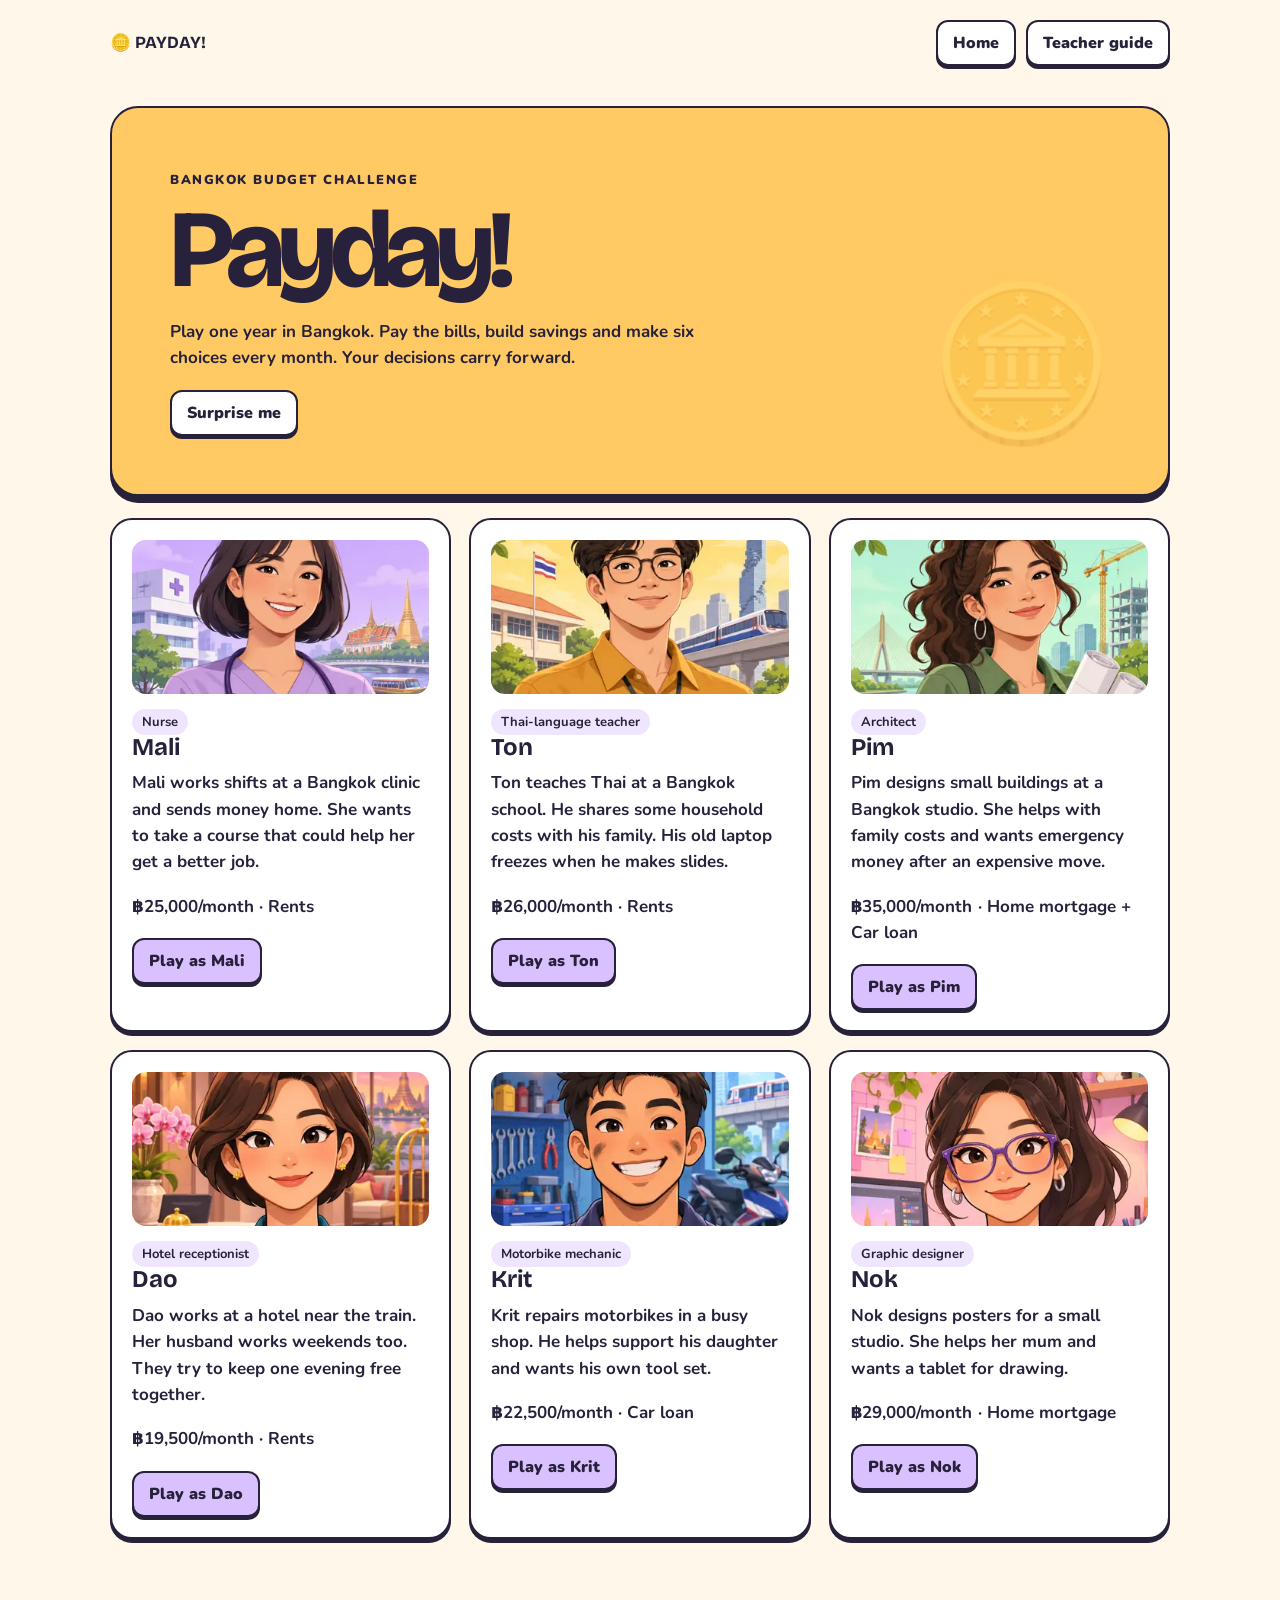
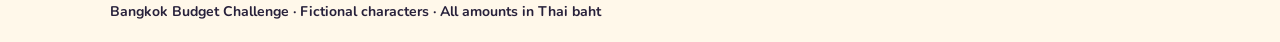
==== commit 1af07932: "Expand Payday to twelve months with loan and rate consequences" ====
--- a/index.html
+++ b/index.html
@@ -8,13 +8,15 @@
 .portrait.peach{background-position:center 35%;background-image:url([data-uri])}
 .portrait.blue{background-position:center 35%;background-image:url([data-uri])}
 .portrait.rose{background-position:center 35%;background-image:url([data-uri])}
+.table-scroll{overflow:auto}.table-scroll th,.table-scroll td{min-width:74px}.table-scroll td:nth-child(2){min-width:105px}input[type=number]{width:140px;border:2px solid #28213a;border-radius:10px;padding:10px;font:inherit;background:#fffaf0}.actions{margin-bottom:12px}
 </style>
 <header><strong class="logo">🪙 PAYDAY!</strong><div class="row"><button id="home">Home</button><button id="teacher">Teacher guide</button></div></header>
 <main id="app"></main><footer>Bangkok Budget Challenge · Fictional characters · All amounts in Thai baht</footer>
 <dialog id="guide"><form method="dialog"><button>Close</button></form><h2>Teacher guide</h2>
-<p>Put students in teams of 2–3. One student clicks, one checks the numbers and one explains the team's choice. Swap roles each week. Ask everyone to play the same character in round one so scores are comparable.</p>
-<ol><li><b>0–10 min:</b> Open a character. Ask how much pay is left after bills and four weeks of basics. Ask teams to predict how much they can save.</li><li><b>10–35 min:</b> Play the first month. Give teams about two minutes to debate each choice. Ask them to use the cash forecast before moving money to savings.</li><li><b>35–45 min:</b> Compare scores and choices. Find one decision that helped now but cost money later.</li><li><b>45–70 min:</b> Replay as a different character. Teams agree one change in strategy before starting.</li><li><b>70–90 min:</b> Compare two results using savings as a percentage of the goal. Exit ticket: give one way to protect next month’s budget and explain why it works.</li></ol>
-<p><b>Scoring:</b> Up to 40 for goal progress, 40 for life points and 20 for having cash left for next week’s basics. Happiness, family and health increase the score. Higher stress reduces it. Each category starts at 5 scoring points, adds its total (or subtracts it for stress), and is capped between 0 and 10. The decision table shows the actual point changes. Any unpaid shortfall at the end costs 25 points. Savings and bank cash are separate. Negative bank cash represents unpaid costs in this simulation.</p>
+<p><b>2 minutes to start.</b> Open the game, pick a character and read January’s payday screen. Students can play alone or share one device. Their goal is to get through 12 months and finish with cash, savings and a good life score.</p>
+<p><b>About 86 minutes of play.</b> Aim for about seven minutes per month. Each month has six decisions, a payday and a choice about savings. Put June on the board when the class reaches it so they can compare borrowers with renters. Teams that finish early can replay a different character or compare their biggest surprise bills using the score table.</p>
+<p><b>2 minutes to compare.</b> Ask two teams to call out annual score, savings, stress and how many months they spent in overdraft. Ask one team what changed after the interest rate rose.</p>
+<p>The final score gives up to 40 for savings, 40 for life points and 20 for a cash buffer after December’s unpaid commitments. Each month closed in overdraft costs two points. A final shortfall costs another ten. The year is fictional. For the simulation the central bank’s one percentage point increase passes through in full to the variable mortgages. Actual bank rates and repayment terms differ. Car loans use fixed payments and a simple reducing-balance model. <a href="https://www.bot.or.th/th/research-and-publications/articles-and-publications/bot-magazine-issues/phrasiam-68-3/the-knowledge-low-rate-interest.html">Bank of Thailand explanation of floating-rate debt</a>.</p>
 <details><summary>Salary and budget sources</summary><p>We use rounded fictional take-home pay informed by employer postings. Listed pay and take-home pay can differ. Each cost is a scenario assumption. For example, weekly food of ฿1,150–฿1,550 is about ฿55–฿74 per meal for three meals a day, including home meals. The hotel receptionist, motorbike mechanic and graphic designer use fictional take-home pay examples, with <a href="https://th.jobsdb.com/career-advice/role/graphic-designer/salary/in-bangkok">Bangkok graphic designer listings</a> as an additional reference. Travel combines trips by bus, train or on foot. Fixed bills are charged once, and the four weekly costs cover meals, travel and household basics.</p><ul><li><a href="https://th.jobsdb.com/salary-of-registered-nurse-jobs/in-Bangkok-Metropolitan-Region">Employer listings for Bangkok nurses</a> (example ฿24,000–฿28,000).</li><li><a href="https://th.jobsdb.com/american-school-jobs">Employer listings for school staff</a> (Thai-language teacher example ฿25,000–฿28,000).</li><li><a href="https://th.jobsdb.com/career-advice/role/architect/salary/in-bangkok">Bangkok architect pay from employer postings</a>.</li><li><a href="https://www.renthub.in.th/en/apartment/on-nut-market">On Nut area asking rents</a> and <a href="https://btsapp-test.bts.co.th/WebSite/files/uploads/tickets/pdf/fare_matrix_Eff.1Nov25_Adult.pdf">BTS adult fare matrix</a>.</li></ul></details></dialog>
 <script>
 const choice = (label, cash, mood, result, later = 0) => ({label, cash, mood, result, later});
@@ -171,121 +173,380 @@
   extra('Call to congratulate them',0,[0,0,0,0],'You send your best wishes and save the money.'))
 ];
 const daoBirthday = {...lifeEvents[1], title:'Your husband’s birthday', story:'Dao’s husband has a birthday this weekend. She wants to make him feel special.'};
+// Each scenario specifies a cash change and four life point changes per option.
+function scene(title, story, ...options) {
+  return event('✦', title, story, ...options.map(([label,cash,h,f,health,stress,later=0])=>({
+    ...extra(label,cash,[h,f,health,stress],later?'You will see the follow-up payment on your next payday.':'Your cash and life points have been updated.'),later
+  })));
+}
+const year = [
+[
+scene('Lunch at work','Your coworkers order delivery every Friday this month.',
+ ['Join every week',-760,3,0,0,-1],['Join once and pack the rest',-190,2,0,0,0],['Pack lunch every Friday',0,0,0,1,0]),
+scene('A small leak','The hose on your washing machine leaks. You can still use it if you watch it.',
+ ['Replace the hose',-460,0,0,0,-2],['Use a laundry shop this month',-260,0,0,0,0,-450],['Keep using it and hope',0,0,0,0,2,-1100]),
+scene('First aid at home','Your medicine box contains old supplies. What do you replace?',
+ ['Restock the full box',-690,0,1,2,-1],['Replace the basics',-270,0,0,1,0],['Wait until you need it',0,0,0,-1,1]),
+scene('An automatic renewal','A video app you barely use will charge you again next month.',
+ ['Cancel before renewal',0,0,0,0,-1],['Switch to a cheaper plan',-130,1,1,0,0],['Keep the full plan',-320,2,1,0,0,-320])
+],
+[
+scene('A friend’s wedding','A wedding invitation arrives. Your friend lives across the city.',
+ ['Attend and give a large gift',-1500,3,0,0,1],['Share a ride and give a small gift',-550,2,0,0,0],['Send a card',-70,0,0,0,0]),
+scene('A tooth starts to hurt','It hurts when you chew. You can book a check today.',
+ ['Book a private appointment',-950,0,0,3,-2],['Take time off for a low-cost clinic',-350,-1,0,2,0],['Put it off',0,-1,0,-2,2,-2100]),
+scene('The fan stops','It is hot at night and the bedroom fan stops working.',
+ ['Buy a new fan',-1050,1,0,2,-1],['Pay for a repair',-390,0,0,1,0],['Borrow a fan for now',0,0,-1,0,1,-390]),
+scene('A bulk discount','The supermarket offers a huge pack of food at a lower price per pack.',
+ ['Buy the full pack alone',-780,1,0,0,0],['Split the offer with a relative',-310,1,2,0,0],['Buy only what you need',-180,0,0,0,0])
+],
+[
+scene('A weekend deadline','Work offers a bonus for finishing a task over the weekend.',
+ ['Do the whole task',1550,-1,-2,-1,2],['Share the task and bonus',650,0,-1,0,0],['Keep your weekend',0,1,2,1,-1]),
+scene('Phone insurance','A shop offers a one-year plan for your current phone. There is no claim this year in this scenario.',
+ ['Buy the plan for peace of mind',-1050,0,0,0,-2],['Set a repair budget later',0,0,0,0,0],['Ask a relative about a spare phone',0,0,1,0,-1]),
+scene('Your neighbour is moving','They offer you a used desk that would make working at home more comfortable.',
+ ['Buy the desk and pay for delivery',-1100,2,0,1,-1],['Collect it with a relative’s help',-500,1,1,1,0],['Keep your current desk',0,0,0,-1,0]),
+scene('A food app offer','A meal app gives a discount if you order three meals at once.',
+ ['Order three meals for yourself',-620,2,0,0,0],['Share the meals and split the bill',-290,1,2,0,0],['Keep your usual meals',0,0,0,0,0])
+],
+[
+scene('Songkran trip','Relatives invite you to travel together during Songkran.',
+ ['Travel at the busiest time',-2150,3,3,0,1],['Visit on a quieter day',-950,2,3,0,0],['Stay in Bangkok and call home',0,0,-1,1,-1]),
+scene('Water in your bag','A bottle leaks onto something you use every day.',
+ ['Replace it today',-850,1,0,0,-2],['Get it repaired',-310,0,0,0,0],['Use a borrowed one this month',0,0,-1,0,1,-450]),
+scene('A family recipe','A relative offers to teach you to cook their favourite meal.',
+ ['Buy ingredients and cook together',-460,2,3,1,0],['Bring one ingredient and help',-170,1,2,1,0],['Save the recipe for later',0,0,0,0,0]),
+scene('Holiday sales','Your favourite shop has a one-day sale. Nothing on sale is urgent.',
+ ['Buy two items at the discount',-1450,3,0,0,1],['Buy one thing you already planned to buy',-550,1,0,0,0],['Leave the sale',0,0,0,0,-1])
+],
+[
+scene('School supplies','A younger relative needs supplies for the new school term.',
+ ['Pay for the complete set',-1200,1,3,0,1],['Share the cost with another adult',-550,1,2,0,0],['Help find cheaper supplies',-150,0,1,0,0]),
+scene('The air conditioner struggles','The room is warm even when the air conditioner is on.',
+ ['Book a full service',-850,1,0,2,-1],['Use a fan and clean the filter',-200,0,0,1,0],['Run it for longer',-330,1,0,0,1,-650]),
+scene('Extra training','There is a one-day course related to your work.',
+ ['Take the full course',-1450,2,-1,0,1],['Join the free online session',0,1,0,0,0],['Take the day off with family',-250,1,2,1,-1]),
+scene('A neighbour needs help','A neighbour asks you to contribute to a shared building repair.',
+ ['Pay the full requested share',-720,0,1,0,-1],['Offer a smaller amount and help',-300,1,1,0,0],['Ask to pay next month',0,0,0,0,1,-720])
+],
+[
+scene('What does the rate rise change?','Your bank offers to explain how the interest-rate change affects different loans.',
+ ['Visit a branch and ask for the new repayment schedule',-100,0,0,0,-2],['Call and ask for the total interest',0,0,0,0,-1],['Ignore the call',0,0,0,0,1]),
+scene('A shop advertises instalments','A ฿3,300 appliance can also be bought for ฿900 now and ฿2,900 next month.',
+ ['Pay in full',-3300,2,1,0,-1],['Choose instalments',-900,2,1,0,1,-2900],['Keep using the old appliance',0,0,0,0,1]),
+scene('Half-year family photo','Your relatives want a picture together.',
+ ['Book a studio',-1400,3,3,0,0],['Take a photo in the park',-170,2,3,1,0],['Join the next photo',0,0,-1,0,0]),
+scene('The electricity bill jumps','The last few weeks were hot. You can change how you cool your room.',
+ ['Use cooling as usual',-720,1,0,1,0],['Run a fan and cool the room before bed',-250,0,0,1,0],['Keep everything off',0,-1,0,-2,1])
+],
+[
+scene('A heavy rain warning','You need to travel during heavy rain this week.',
+ ['Set aside money for rides',-900,1,0,1,-2],['Share rides on the worst days',-400,0,0,1,-1],['Leave earlier and take public transport',-110,0,-1,0,1]),
+scene('Your work bag tears','It has a big hole in the bottom.',
+ ['Replace the bag',-1150,2,0,0,-1],['Pay a shop to stitch it',-300,0,0,0,-1],['Use a spare at home',0,0,0,0,0]),
+scene('Birthday party for a child','A child in your family wants to celebrate with friends.',
+ ['Book an activity venue',-1750,3,3,0,1],['Host games at home',-560,2,3,0,0],['Make a cake together',-190,1,2,0,-1]),
+scene('A shift is cancelled','You expected an extra shift, but there is less work this month. The normal salary still arrives.',
+ ['Take a paid side job',900,0,-1,-1,2],['Sell an unused item',440,0,0,0,0],['Put the evening to good use at home',0,1,2,1,-1])
+],
+[
+scene('Mother’s Day plans','Your mum or an older relative has the afternoon free.',
+ ['Take them out for lunch and flowers',-1150,3,3,0,0],['Visit with a homemade snack',-230,2,3,0,0],['Call after work',0,0,1,0,0]),
+scene('A lender offers instant cash','A lender will send ฿2,000 today and ask for ฿2,450 next month.',
+ ['Take the loan',2000,0,0,0,2,-2450],['Adjust plans and avoid the loan',0,-1,0,0,0],['Discuss the budget with family',0,0,1,0,-1]),
+scene('Glasses need replacing','The frames have cracked and your eyes get tired at work.',
+ ['Buy a new pair with an eye test',-1600,1,0,3,-1],['Replace the frames only',-540,0,0,1,0],['Tape them and wait',0,-1,0,-1,1,-750]),
+scene('A hobby sale','A local shop is closing and has supplies for a hobby you enjoy.',
+ ['Buy a starter kit',-950,3,0,0,0],['Buy one item you will use this week',-270,2,0,0,0],['Use what you already have',0,1,0,0,0])
+],
+[
+scene('A day off for an appointment','A relative asks you to come with them to an appointment. Taking unpaid time is allowed.',
+ ['Take the whole day off',-820,0,3,0,-1],['Swap a shift with a coworker',-100,0,2,0,1],['Help them plan the trip by phone',0,0,1,0,0]),
+scene('A friend recommends an investment','They say you must pay today and promise a guaranteed profit.',
+ ['Send the money',-2200,-2,0,0,3],['Check the claim and keep your money',0,1,0,0,-1],['Ask a trusted friend to check it',0,0,0,0,0]),
+scene('Kitchen equipment wears out','You cook often. The rice cooker stops heating properly.',
+ ['Buy a reliable replacement',-1250,1,1,1,-1],['Find a safe second-hand replacement',-500,0,1,0,0],['Share a relative’s cooker for now',0,0,1,0,1,-500]),
+scene('A sport challenge at work','Colleagues organise a month of exercise together.',
+ ['Join a paid class with the group',-800,2,0,3,-1],['Walk together after work',-80,1,0,2,-1],['Skip the challenge',0,0,0,0,0])
+],
+[
+scene('A visitor is staying','A relative will be in Bangkok for two nights.',
+ ['Pay for a nearby hotel',-1850,1,3,1,0],['Host them and share meals',-470,2,3,0,1],['Meet them for one afternoon',-200,1,1,0,0]),
+scene('The commute gets longer','A route change adds time to your journey.',
+ ['Pay for a shorter route',-650,1,1,1,-2],['Change departure times',-120,0,0,0,0],['Keep the route and leave earlier',0,0,-1,-1,1]),
+scene('A festival invitation','Your friends are going to a weekend event.',
+ ['Buy a full event ticket',-1380,3,0,0,-1],['Go to the free part and share food',-270,2,1,0,-1],['Suggest a quiet evening at home',-90,1,1,1,-1]),
+scene('The phone battery fades','Your phone is charging twice a day.',
+ ['Replace the battery',-1050,1,0,0,-2],['Carry a borrowed power bank',0,0,0,0,1],['Put off dealing with it',0,0,0,0,2,-1550])
+],
+[
+scene('A bonus choice','Work offers extra paid shifts before the end of the year.',
+ ['Take every available shift',2200,-2,-2,-1,2],['Take one shift',800,0,-1,0,1],['Keep your plans with family',0,1,2,1,-1]),
+scene('A trusted shop has a sale','You can buy things now for next month’s family celebrations.',
+ ['Buy a full set of gifts',-1900,3,3,0,1],['Set a limit and buy two small gifts',-650,2,2,0,0],['Make a plan to celebrate without gifts',0,0,1,0,-1]),
+scene('Unexpected medical bill','You have a minor illness and need time to recover.',
+ ['Visit a clinic nearby and rest',-1100,0,0,3,-2],['Use a covered clinic farther away',-250,-1,0,2,0],['Put off the check and work as usual',0,-1,0,-2,2,-1400]),
+scene('A holiday booking','Travel prices increase if you wait to book.',
+ ['Pay for a flexible booking',-1550,2,2,0,-1],['Pay a deposit for a cheaper booking',-450,1,2,0,1,-720],['Stay nearby and see family another time',0,0,-1,1,0])
+],
+[
+scene('Year-end gathering','Your family is meeting for a celebration. Someone needs to organise the food.',
+ ['Pay for catering',-2350,3,3,0,1],['Organise a shared meal',-580,2,3,0,0],['Bring a dish and help clean up',-260,1,2,0,0]),
+scene('Last-minute gift','You forgot a gift and can buy it on the way.',
+ ['Get the expensive gift today',-1650,3,2,0,1],['Buy something small and write a note',-380,2,2,0,0],['Offer an afternoon together',-140,1,3,0,-1]),
+scene('A final chance for extra work','A short job pays in cash but overlaps with a day of rest.',
+ ['Do the whole job',1700,-1,-2,-1,2],['Help with part of the job',650,0,0,0,1],['Take the day off',0,1,1,2,-1]),
+scene('Plans for New Year','An offer lets you book a trip now and pay the rest next month.',
+ ['Book the trip with a deposit',-800,3,2,0,1,-2200],['Plan a modest day out',-350,2,2,0,-1],['Have a free day together',0,1,2,1,-1])
+]
+];
+const seasonal = [
+ scene('A month to reset','Your friends invite you to make a fresh start together.',
+ ['Join a paid class',-530,2,0,2,-1],['Walk together for free',0,1,0,2,-1],['Spend the evening with family instead',-120,1,2,1,-1]),
+ null,
+ scene('A treat after payday','Pick something fun that fits this month’s plans.',
+ ['Go to dinner and a film',-900,3,1,0,-1],['Choose a low-cost film night at home',-170,2,2,0,-1],['Set aside money for next month',0,0,0,0,-1]),
+ null,
+ scene('Family game night','Your family wants to try an activity together.',
+ ['Book a game café',-620,3,3,0,0],['Play a game at home',-120,2,3,0,-1],['Join by video for one game',0,1,1,0,0]),
+ scene('Half-year break','You have one free day and everyone wants a say.',
+ ['Take a day trip',-1270,3,3,1,0],['Go to a nearby park and share food',-310,2,2,2,-1],['Spend a quiet day at home',0,0,1,1,-1]),
+ scene('Friday night invites','Friends and family have plans at the same time.',
+ ['Do both and pay for transport',-790,3,2,0,1],['Pick the family meal',-340,1,3,0,-1],['Invite everyone to eat at home',-470,2,2,0,0]),
+ scene('A surprise anniversary','Two people in your family are celebrating an anniversary.',
+ ['Buy a restaurant voucher',-1300,2,3,0,0],['Make them a meal',-370,1,3,0,0],['Make a photo card',-65,1,2,0,-1]),
+ scene('A weekend free','Your family has time together before a busy month.',
+ ['Visit an attraction with tickets',-890,3,3,1,0],['Explore a local market on foot',-240,2,2,2,-1],['Catch up over a video call',0,0,1,0,0]),
+ scene('A friend’s moving day','A friend asks for help before they move away.',
+ ['Help and buy lunch for everyone',-560,2,1,1,0],['Help for an hour',-90,1,0,1,0],['Send a message and keep your plans',0,0,0,0,0]),
+ scene('A family tradition','Your family wants to keep a yearly tradition going.',
+ ['Pay for the full celebration',-1450,3,3,0,1],['Plan a smaller version',-440,2,3,0,0],['Help with one part',-130,1,2,0,-1]),
+ scene('Look back on the year','A relative wants to mark the end of the year with you.',
+ ['Go out for a special meal',-920,3,3,0,-1],['Cook a favourite meal together',-320,2,3,1,0],['Take a walk and talk',0,1,2,1,-1])
+];
+const workLater = [
+ scene('Buy time or earn cash','Your workplace asks you to cover for someone at short notice.',
+ ['Cover the full shift',1550,-1,-2,-1,2],['Cover half the shift',700,0,-1,0,1],['Keep your plans',0,1,2,1,-1]),
+ scene('Your work hours change','Your manager offers a temporary schedule with more hours.',
+ ['Take the long schedule',1900,-1,-2,-2,2],['Take one extra day',750,0,-1,-1,1],['Keep normal hours',0,1,2,1,-1]),
+ scene('The busiest week','You can take an extra paid job when your household needs help at home.',
+ ['Take the job',1650,-1,-2,-1,2],['Share the job and pay',820,0,-1,0,1],['Help at home',0,1,3,0,-1]),
+ scene('A request from a friend','A friend offers to pay you for help with a small job.',
+ ['Help all weekend',1600,0,-2,-1,2],['Help for the morning',640,1,-1,0,1],['Say you are unavailable',0,0,1,1,-1]),
+ scene('Pay for a shortcut','You can pay for extra help to finish personal errands during a busy week.',
+ ['Pay for delivery and help',-950,1,1,1,-2],['Pay for one delivery',-220,0,1,0,-1],['Handle the errands yourself',0,0,-1,-1,1]),
+ scene('A difficult shift','Someone at work offers to swap your late shift for an early one. Doing both also pays extra.',
+ ['Work both shifts',1300,-1,-2,-2,2],['Swap to the early shift',0,1,1,1,-1],['Keep the late shift',0,0,-1,0,1]),
+ scene('A long weekend','Your team can earn a bonus if people volunteer for work on the long weekend.',
+ ['Take two shifts',1800,-1,-2,-1,2],['Take one shift',850,0,-1,0,1],['Take the full weekend off',0,1,2,2,-2]),
+ scene('Close out a project','You can earn extra by closing out a job before the year ends.',
+ ['Stay late for the full bonus',1900,-1,-2,-1,2],['Do a smaller part',730,0,-1,0,1],['Leave on time',0,1,2,1,-1])
+];
+const months = ['Jan','Feb','Mar','Apr','May','Jun','Jul','Aug','Sep','Oct','Nov','Dec'];
+const mortgage = (balance, term) => ({name:'Home mortgage',balance,term,rate:5.25,variable:true});
+const carLoan = (balance, term) => ({name:'Car loan',balance,term,rate:6,variable:false});
+const personalLoans = [[],[],[mortgage(1050000,240),carLoan(155000,60)],[],[carLoan(112000,54)],[mortgage(820000,240)]];
+const annualGoal = p => p.goal*6;
+const payment = (balance, annualRate, term) => {
+  if(!balance || !term) return 0;
+  const r=annualRate/1200;
+  return Math.min(balance+Math.round(balance*r), Math.round(r?balance*r/(1-(1+r)**-term):balance/term));
+};
+function billed(l){
+  const owing=l.balance+Math.round(l.balance*l.rate/1200);
+  return l.term<=1?owing:Math.min(owing,l.scheduled);
+}
+function basicCosts(p, month){
+  return (p.rent+p.bills+p.family+4*(p.food+p.travel+p.basics))+(month>=7?360:0);
+}
+function baseBills(p, month, loans) {
+  return basicCosts(p,month)+loans.reduce((sum,l)=>sum+billed(l),0);
+}
+people[2].rent=1050;
+people[5].rent=850;
 const app = document.querySelector('#app');
 const fmt = value => (value < 0 ? '−' : '') + '฿' + Math.abs(value).toLocaleString('en-TH');
-const clamp = (value, max) => Math.max(0, Math.min(max, value));
-const weekly = p => p.food + p.travel + p.basics;
-const moneyChange = value => (value > 0 ? '+' : '') + fmt(value);
-const makeButton = (label, action, cls = '', disabled = false) => '<button class="'+cls+'" data-act="'+action+'" '+(disabled?'disabled':'')+'>'+label+'</button>';
-const portrait = (p, small = false) => '<div aria-hidden="true" class="portrait '+p.color+(small?' small':'')+'"><span>'+p.emoji+'</span></div>';
 const signed = value => value>0?'+'+value:value<0?'−'+Math.abs(value):'0';
+const change = value => (value>0?'+':'')+fmt(value);
+const clamp = (value,max) => Math.max(0,Math.min(max,value));
+const button = (label, action, cls='', disabled=false) => '<button class="'+cls+'" data-act="'+action+'" '+(disabled?'disabled':'')+'>'+label+'</button>';
+const portrait = (p, small=false) => '<div aria-hidden="true" class="portrait '+p.color+(small?' small':'')+'"></div>';
 const pointsText = points => points.map((n,i)=>stats[i]+' '+signed(n)).join(' · ');
-const tableWrap = html => '<div style="overflow:auto">'+html+'</div>';
-let s = null;
-try { s = JSON.parse(localStorage.getItem('payday-v2')); if (!people[s?.id]) s = null; } catch {}
-let view = 'home';
-function save(){try{localStorage.setItem('payday-v2',JSON.stringify(s));}catch{}}
-function log(label, amount){s.cash += amount; s.ledger.push({label, amount, balance:s.cash});}
+const table = (heads, rows, cls='') => '<div class="table-scroll"><table class="ledger '+cls+'"><thead><tr>'+heads.map(x=>'<th scope="col">'+x+'</th>').join('')+'</tr></thead><tbody>'+rows.map(row=>'<tr>'+row.map(x=>'<td>'+x+'</td>').join('')+'</tr>').join('')+'</tbody></table></div>';
+let s=null;
+try { s=JSON.parse(localStorage.getItem('payday-year-v1')); if(!people[s?.id])s=null; } catch {}
+let view='home';
+function save(){try{localStorage.setItem('payday-year-v1',JSON.stringify(s));}catch{}}
+function log(label,amount){
+  s.cash+=amount;
+  s.ledger.push({month:s.month,label,amount,balance:s.cash});
+}
+function addPoints(points){s.points=s.points.map((n,i)=>n+points[i]);}
 function start(id){
-  const p = people[id];
-  s = {id, week:0, stage:'intro', cash:0, savings:0, points:[0,0,0,0], part:0, later:0, ledger:[], decisions:[], weeks:[]};
-  log('Monthly take-home pay',p.pay);
-  log('Rent',-p.rent);
+  s={id,month:0,part:0,stage:'intro',cash:0,savings:0,points:[0,0,0,0],later:0,ledger:[],decisions:[],history:[],loans:personalLoans[id].map(l=>({...l,scheduled:payment(l.balance,l.rate,l.term)})),overdraftMonths:0};
+  view='game';
+}
+function beginMonth(){
+  const p=people[s.id];
+  s.month++;
+  s.part=0;
+  s.stage='payday';
+  const opening=s.cash;
+  const due=s.later;
+  s.later=0;
+  s.rateChanges=[];
+  if(s.month===6){
+    for(const loan of s.loans.filter(l=>l.variable)){
+      const before=billed(loan);
+      loan.rate+=1;
+      loan.scheduled=payment(loan.balance,loan.rate,loan.term);
+      s.rateChanges.push({before,after:billed(loan)});
+    }
+  }
+  if(s.month===1)log('Cash at start of year',1000);
+  log('Take-home pay',p.pay);
+  log(personalLoans[s.id].some(l=>l.variable)?'Home fees and upkeep':'Rent',-p.rent);
   log('Utilities and phone',-p.bills);
   log('Family support',-p.family);
-  view='game';
-}
-function beginWeek(){
-  const p = people[s.id];
-  s.week++;
-  s.part=0;
-  log('Week '+s.week+' basics',-weekly(p));
-  if(s.later){log('Payment from last week',s.later);s.later=0;}
-  s.stage='choice';
-}
-function ledger(){
-  return '<details class="actions"><summary>Bank statement</summary><div style="overflow:auto"><table class="ledger"><thead><tr><th>Item</th><th>Change</th><th>Bank cash</th></tr></thead><tbody>'+s.ledger.map(l=>'<tr><td>'+l.label+'</td><td>'+moneyChange(l.amount)+'</td><td>'+fmt(l.balance)+'</td></tr>').join('')+'</tbody></table></div></details>';
-}
-function lifeTable(){
-  if(!s.decisions.length) return '';
-  const totals = '<tr><th>Total</th><td></td>'+s.points.map(n=>'<th>'+signed(n)+'</th>').join('')+'</tr>';
-  return '<details open class="actions"><summary>Decision score table</summary>'+tableWrap('<table class="ledger score"><thead><tr><th>Decision</th><th>Cash today</th>'+stats.map(n=>'<th>'+n+'</th>').join('')+'</tr></thead><tbody>'+s.decisions.map(d=>'<tr><td>W'+d.week+' · '+d.label+'</td><td>'+moneyChange(d.cash)+'</td>'+d.points.map((n,i)=>'<td class="'+(n===0?'':(i===3?n<0:n>0)?'good':'bad')+'">'+signed(n)+'</td>').join('')+'</tr>').join('')+totals+'</tbody></table>')+'</details>';
+  log('Food, travel and household basics',-4*(p.food+p.travel+p.basics));
+  if(s.month>=7)log('Higher grocery and travel costs',-360);
+  for(const l of s.loans){
+    const amount=billed(l);
+    if(!amount)continue;
+    const interest=Math.round(l.balance*l.rate/1200);
+    l.balance=Math.max(0,l.balance-(amount-interest));
+    l.term--;
+    log(l.name+' payment',-amount);
+  }
+  if(due)log('Bills from earlier choices',due);
+  if(opening<0){
+    const charge=Math.ceil(-opening*(s.month>=6?.02:.015));
+    log('Overdraft interest',-charge);
+    const points=[-1,0,0,2];
+    addPoints(points);
+    s.decisions.push({month:s.month,label:'Overdraft carried forward',cash:-charge,points});
+  }
+}
+function currentScene(){
+  const p=people[s.id], i=s.month-1;
+  if(s.part===0) return i<4?p.events[i]:workLater[i-4];
+  if(s.part===5) return i===1&&s.id===3?daoBirthday:seasonal[i]||lifeEvents[i];
+  return year[i][s.part-1];
+}
+function home(){
+  return '<section class="hero"><span class="eyebrow">Bangkok Budget Challenge</span><h1>Payday!</h1><p>Play one year in Bangkok. Pay the bills, build savings and make six choices every month. Your decisions carry forward.</p><span class="icon" aria-hidden="true">🪙</span><div class="row">'+(s?button('Resume '+people[s.id].name,'resume','primary'):'')+button('Surprise me','random')+'</div></section><div class="grid">'+people.map((p,i)=>'<article class="card">'+portrait(p)+'<span class="tag">'+p.job+'</span><h3>'+p.name+'</h3><p>'+p.story+'</p><p><b>'+fmt(p.pay)+'/month</b> · '+(personalLoans[i].map(l=>l.name).join(' + ')||'Rents')+'</p>'+button('Play as '+p.name,'play:'+i,'primary')+'</article>').join('')+'</div>';
 }
 function metrics(p){
-  return '<div class="metrics"><div class="metric">Bank cash<strong>'+fmt(s.cash)+'</strong></div><div class="metric">Goal savings<strong>'+fmt(s.savings)+'</strong></div>'+stats.map((name,i)=>'<div class="metric">'+icons[i]+' '+name+'<strong>'+signed(s.points[i])+'</strong></div>').join('')+'</div><div class="bar" role="progressbar" aria-label="Savings goal" aria-valuemin="0" aria-valuemax="100" aria-valuenow="'+Math.round(clamp(100*s.savings/p.goal,100))+'"><div style="width:'+clamp(100*s.savings/p.goal,100)+'%"></div></div><p class="muted">Goal: '+fmt(p.goal)+' for '+p.target+'. Lower stress is better.</p>';
-}
-function home(){
- return '<section class="hero"><span class="eyebrow">Bangkok Budget Challenge</span><h1>Payday!</h1><p>One payday. Four weeks. Keep enough cash for bills, save for a goal and make time for life.</p><span class="icon" aria-hidden="true">🪙</span><div class="row">'+(s?makeButton('Resume '+people[s.id].name,'resume','primary'):'')+makeButton('Surprise me','random')+'</div></section><div class="grid">'+people.map((p,i)=>'<article class="card">'+portrait(p)+'<span class="tag">'+p.job+'</span><h3>'+p.name+'</h3><p>'+p.story+'</p><p><b>'+fmt(p.pay)+'/month</b> take-home · Goal '+fmt(p.goal)+'</p>'+makeButton('Play as '+p.name,'play:'+i,'primary')+'</article>').join('')+'</div>';
+  const pct=Math.round(clamp(s.savings/annualGoal(p)*100,100));
+  return '<div class="metrics"><div class="metric">Bank cash<strong>'+fmt(s.cash)+'</strong></div><div class="metric">Goal savings<strong>'+fmt(s.savings)+'</strong></div>'+stats.map((name,i)=>'<div class="metric">'+icons[i]+' '+name+'<strong>'+signed(s.points[i])+'</strong></div>').join('')+'</div><div class="bar" role="progressbar" aria-label="Savings goal" aria-valuemin="0" aria-valuemax="100" aria-valuenow="'+pct+'"><div style="width:'+pct+'%"></div></div><p class="muted">Save '+fmt(annualGoal(p))+' for '+p.target+' · '+pct+'% funded · Lower stress is better.</p>';
+}
+function statement(entries){
+  return table(['Month','Item','Change','Bank cash'],entries.map(l=>[months[l.month-1],l.label,change(l.amount),fmt(l.balance)]));
+}
+function loanTable(){
+  if(!s.loans.length)return '';
+  return '<details class="actions"><summary>Loan balances</summary>'+table(['Loan','Rate type','Annual rate','Balance','Next payment estimate'],s.loans.map(l=>[l.name,l.variable?'Variable':'Fixed',l.rate.toFixed(2)+'%',fmt(l.balance),fmt(billed(l))]))+'</details>';
+}
+function scoreboard(){
+  const rows=s.decisions.map(d=>[months[d.month-1]+' · '+d.label,change(d.cash),...d.points.map(signed)]);
+  rows.push(['Total','',...s.points.map(signed)]);
+  const byMonth=s.history.map(h=>[months[h.month-1],fmt(h.cash),fmt(h.savings),...h.points.map(signed)]);
+  return '<details class="actions" '+(s.stage==='end'?'open':'')+'><summary>Score table by month</summary>'+table(['Month','Bank cash','Savings',...stats],byMonth,'score')+'</details><details class="actions"><summary>Every decision and its points</summary>'+table(['Decision','Cash',...stats],rows,'score')+'</details>';
+}
+function funds(){
+  return '<form id="funds" class="row actions"><label for="amount">Amount (฿)</label><input type="number" id="amount" name="amount" min="1" max="999999" required inputmode="numeric" placeholder="e.g. 1000"><button type="submit" value="save">Move to savings</button><button type="submit" value="take">Withdraw savings</button><span id="funds-error" role="status"></span></form>';
 }
 function game(){
- const p=people[s.id], e=s.part===0?p.events[s.week-1]:s.id===3&&s.week===2?daoBirthday:lifeEvents[s.week-1];
- const profile='<div class="profile">'+portrait(p,true)+'<div><span class="tag">'+p.job+'</span><h2>'+p.name+'</h2></div></div>';
- const map='<div class="map" aria-label="Month progress">'+[1,2,3,4].map(w=>'<span class="'+(s.week===w?'active':'')+'">'+(s.weeks.length>=w?'✓ ':'')+'Week '+w+'</span>').join('')+'</div>';
- let body='';
- if(s.stage==='intro'){
-   const spare=s.cash-4*weekly(p);
-   body='<h3>Payday budget</h3><p>'+p.story+'</p><p>Monthly pay is <b>'+fmt(p.pay)+'</b>. Rent '+fmt(p.rent)+', utilities and phone '+fmt(p.bills)+', and family support '+fmt(p.family)+' have been paid.</p><p>Each week costs <b>'+fmt(weekly(p))+'</b> before decisions: food '+fmt(p.food)+', travel '+fmt(p.travel)+' and household basics '+fmt(p.basics)+'.</p><p>After all four weeks of basics, you expect <b>'+fmt(spare)+'</b> in cash. How much would you aim to save?</p>'+makeButton('Start week 1','next','primary');
- }
- if(s.stage==='choice'){
-   body='<span class="tag">Week '+s.week+' · Decision '+(s.part+1)+' of 2</span><h3>'+e.emoji+' '+e.title+'</h3><p>'+e.story+'</p>'+e.choices.map((c,i)=>'<button class="option" data-act="choice:'+i+'">'+c.label+'<span>'+moneyChange(c.cash)+' today'+(c.later?' · '+fmt(-c.later)+' due next week':'')+'</span><span>'+pointsText(c.points)+'</span></button>').join('');
- }
- if(s.stage==='feedback'){
-   const d=s.decisions.at(-1);
-   body='<h3>Choice made</h3><div class="feedback"><b>'+d.label+'</b><br>'+d.result+'<br>'+pointsText(d.points)+'</div>'+makeButton('Next decision','second','primary');
- }
- if(s.stage==='review'){
-   const d=s.decisions.at(-1);
-   const upcoming=(4-s.week)*weekly(p)-s.later;
-   body='<h3>End of week '+s.week+'</h3><div class="feedback"><b>'+d.label+'</b><br>'+d.result+'<br>'+pointsText(d.points)+'</div><p>'+ (s.week<4 ? 'Still due this month: <b>'+fmt(upcoming)+'</b> in planned bills and basics. Cash after those costs: <b>'+fmt(s.cash-upcoming)+'</b>, before any new surprises.' : 'Keep some cash for the first week of next month. One week of basics costs <b>'+fmt(weekly(p))+'</b>.')+'</p><div class="row">'+makeButton('Save ฿500','transfer:500','',s.cash<500)+makeButton('Save ฿1,000','transfer:1000','',s.cash<1000)+makeButton('Withdraw '+fmt(Math.min(500,s.savings)),'withdraw','',s.savings===0)+'</div><div class="actions">'+makeButton(s.week===4?'See month results':'Start week '+(s.week+1),'closeweek','primary')+'</div>';
- }
- if(s.stage==='end'){
-   const goal=Math.round(clamp(s.savings/p.goal*40,40));
-   const life=s.points.map((n,i)=>clamp(5+(i===3?-n:n),10));
-   const buffer=Math.round(clamp(s.cash/weekly(p)*20,20));
-   const score=clamp(goal+life.reduce((a,b)=>a+b,0)+buffer-(s.cash<0?25:0),100);
-   body='<h3>'+(s.savings>=p.goal?'🎉 Savings goal reached':'🏁 Month complete')+'</h3><div class="feedback"><b>'+score+'/100</b> · Savings '+goal+'/40 · Life points '+life.reduce((a,b)=>a+b,0)+'/40 · Cash buffer '+buffer+'/20'+(s.cash<0?' · Unpaid costs −25':'')+'</div><table class="ledger"><thead><tr><th>Week closed</th><th>Goal savings</th><th>Bank cash</th></tr></thead><tbody>'+s.weeks.map((w,i)=>'<tr><td>Week '+(i+1)+'</td><td>'+fmt(w.savings)+'</td><td>'+fmt(w.cash)+'</td></tr>').join('')+'</tbody></table><h3 class="actions">Team debrief</h3><ul><li>Which decision changed your cash the most?</li><li>How much of the savings goal did you reach? What did it cost in family time, health or stress?</li><li>What would you change if you played again?</li></ul><div class="row">'+makeButton('Play a different character','random','primary')+makeButton('Choose a character','home')+'</div>';
- }
- return profile+metrics(p)+map+'<section class="panel" aria-label="Current round">'+(s.cash<0?'<div class="feedback alert">Cash shortfall of '+fmt(-s.cash)+'. You can use saved money at the end of this week.</div>':'')+body+lifeTable()+ledger()+'</section>';
+  const p=people[s.id], e=currentScene();
+  const profile='<div class="profile">'+portrait(p,true)+'<div><span class="tag">'+p.job+'</span><h2>'+p.name+'</h2></div></div>';
+  const map='<div class="map" aria-label="Year progress">'+months.map((name,i)=>'<span class="'+(s.month===i+1?'active':'')+'">'+(s.history.length>i?'✓ ':'')+name+'</span>').join('')+'</div>';
+  let body='';
+  if(s.stage==='intro'){
+    body='<h3>Your year starts in January</h3><p>'+p.story+'</p><p>Pay is <b>'+fmt(p.pay)+'</b> each month. January’s regular costs total <b>'+fmt(baseBills(p,1,s.loans))+'</b>. You start with '+fmt(1000)+' in the bank.</p><p>Make six choices each month. You see cash and future bills before choosing. Life points appear after you choose.</p>'+loanTable()+button('Start January','start','primary');
+  }
+  if(s.stage==='payday'){
+    const news=s.month===6?'<div class="feedback alert"><b>Breaking news · Bank of Thailand raises rates</b><br>The fictional policy rate rises from 1.50% to 2.50%. In this game, your bank passes on the full increase to variable mortgages. Fixed car payments stay the same. Overdraft interest rises from 1.5% to 2% per month.'+(s.rateChanges.length?'<br><b>Your mortgage payment rose from '+fmt(s.rateChanges[0].before)+' to '+fmt(s.rateChanges[0].after)+' this month.</b>':'<br>You do not have a variable mortgage, so this change does not raise your regular housing payment.')+'</div>':s.month===7?'<div class="feedback alert"><b>Prices rise</b><br>Food and travel now cost ฿360 more per month for the rest of the year.</div>':'';
+    body='<h3>'+months[s.month-1]+' payday</h3>'+news+statement(s.ledger.filter(l=>l.month===s.month))+'<div class="actions">'+button('Make decision 1','decide','primary')+'</div>';
+  }
+  if(s.stage==='choice'){
+    body='<span class="tag">'+months[s.month-1]+' · Decision '+(s.part+1)+' of 6</span><h3>'+e.emoji+' '+e.title+'</h3><p>'+e.story+'</p>'+e.choices.map((c,i)=>'<button class="option" data-act="pick:'+i+'">'+c.label.replaceAll('next week','next month')+'<span>'+change(c.cash)+' now'+(c.later?' · '+fmt(-c.later)+' due next month':'')+'</span></button>').join('');
+  }
+  if(s.stage==='feedback'){
+    const d=s.decisions.at(-1);
+    let result=d.result.replaceAll('next week','next month');
+    body='<h3>'+d.label.replaceAll('next week','next month')+'</h3><div class="feedback">'+result+'<br><b>'+pointsText(d.points)+'</b></div>'+(s.later?'<p>Bills now due next month: <b>'+fmt(-s.later)+'</b>.</p>':'')+button(s.part===5?'Review this month':'Next decision','advance','primary');
+  }
+  if(s.stage==='review'){
+    const following=baseBills(p,s.month+1,s.loans)-s.later;
+    body='<h3>Close '+months[s.month-1]+'</h3><p>Bank cash: <b>'+fmt(s.cash)+'</b> · Savings: <b>'+fmt(s.savings)+'</b></p><p>Estimated bills next month at current rates: <b>'+fmt(following)+'</b>, including '+fmt(-s.later)+' from your choices. After next month’s pay and those bills, you’d have <b>'+fmt(s.cash+p.pay-following)+'</b> before new choices.</p>'+funds()+'<p class="muted">Savings stay separate. You can leave money in your bank as a buffer or move any available amount.</p>'+button(s.month===12?'See year results':'Close month and get next payday','close','primary');
+  }
+  if(s.stage==='end'){
+    const goal=Math.round(clamp(s.savings/annualGoal(p)*40,40));
+    const life=s.points.reduce((total,n,i)=>total+clamp(5+(i===3?-n:n)/6,10),0);
+    const buffer=Math.round(clamp((s.cash+s.later)/(4*(p.food+p.travel+p.basics))*20,20));
+    const penalty=s.overdraftMonths*2+(s.cash+s.later<0?10:0);
+    const score=clamp(Math.round(goal+life+buffer-penalty),100);
+    body='<h3>🏁 Year complete</h3><div class="feedback"><b>'+score+'/100</b> · Savings '+goal+'/40 · Life points '+Math.round(life)+'/40 · Cash buffer '+buffer+'/20'+(penalty?' · Overdraft/shortfall −'+penalty:'')+'</div><p>Year-end cash <b>'+fmt(s.cash)+'</b>. Bills from December choices due next month <b>'+fmt(-s.later)+'</b>. Overdraft months <b>'+s.overdraftMonths+'</b>.</p><p>Compare two teams’ savings and stress. Which choice explains the biggest difference?</p>'+button('Choose another character','home');
+  }
+  return profile+metrics(p)+map+'<section class="panel" aria-label="Current round">'+(s.cash<0?'<div class="feedback alert"><b>Overdraft: '+fmt(-s.cash)+'</b>. Ending a month below zero adds stress and triggers interest next payday.</div>':'')+body+(s.month?loanTable()+scoreboard()+'<details class="actions"><summary>Full bank statement</summary>'+statement(s.ledger)+'</details>':'')+'</section>';
 }
 function render(scroll=false){
   app.innerHTML=view==='home'?home():game();
-  if(scroll) window.scrollTo(0,0);
+  if(scroll)window.scrollTo(0,0);
 }
 document.querySelector('#home').onclick=()=>{view='home';render(true);};
 document.querySelector('#teacher').onclick=()=>document.querySelector('#guide').showModal();
+app.addEventListener('submit',e=>{
+  if(e.target.id!=='funds')return;
+  e.preventDefault();
+  const amount=Number(e.target.elements.amount.value);
+  const reserve=e.submitter?.value!=='take';
+  const max=reserve?Math.max(0,s.cash):s.savings;
+  if(!Number.isInteger(amount)||amount<1||amount>max){
+    document.querySelector('#funds-error').textContent='You can '+(reserve?'move':'withdraw')+' up to '+fmt(max)+'.';
+    return;
+  }
+  const moved=reserve?amount:-amount;
+  s.savings+=moved;
+  log(reserve?'Moved to savings':'Moved back to bank',-moved);
+  save();render();
+  document.querySelector('#amount').focus({preventScroll:true});
+});
 app.addEventListener('click',e=>{
   const el=e.target.closest('[data-act]');
-  if(!el || el.disabled) return;
+  if(!el||el.disabled)return;
   const [act,n]=el.dataset.act.split(':');
-  let move=true;
   if(act==='play'||act==='random'){
-    if(s && s.stage!=='end' && !confirm('Start a new game? Your current run will be replaced.')) return;
+    if(s&&s.stage!=='end'&&!confirm('Start a new game? Your current run will be replaced.'))return;
     const ids=people.map((_,i)=>i).filter(i=>i!==s?.id);
     start(act==='play'?Number(n):ids[Math.floor(Math.random()*ids.length)]);
-  }else if(act==='home'){view='home';}
-  else if(act==='resume'){view='game';}
-  else if(act==='next'){beginWeek();}
-  else if(act==='second'){s.part=1;s.stage='choice';}
-  else if(act==='choice'){
-    const e=s.part===0?people[s.id].events[s.week-1]:s.id===3&&s.week===2?daoBirthday:lifeEvents[s.week-1];
-    const c=e.choices[Number(n)];
-    log(c.label,c.cash);
-    s.points=s.points.map((total,i)=>total+c.points[i]);
-    s.decisions.push({...c,week:s.week});
+  }else if(act==='home')view='home';
+  else if(act==='resume')view='game';
+  else if(act==='start')beginMonth();
+  else if(act==='decide')s.stage='choice';
+  else if(act==='pick'){
+    const c=currentScene().choices[Number(n)];
+    log(c.label.replaceAll('next week','next month'),c.cash);
+    addPoints(c.points);
     s.later+=c.later;
-    s.stage=s.part===0?'feedback':'review';
-  }else if(act==='transfer'||act==='withdraw'){
-    const amount=act==='withdraw'?-Math.min(500,s.savings):Number(n);
-    if(amount>s.cash && amount>0) return;
-    s.savings+=amount;
-    log(amount>0?'Moved to savings':'Moved back to bank',-amount);
-    move=false;
-  }else if(act==='closeweek'){
-    s.weeks.push({cash:s.cash,savings:s.savings});
-    if(s.week===4)s.stage='end';else beginWeek();
-  }
-  save();render(move);
-  if(!move) app.querySelector('[data-act="'+el.dataset.act+'"]:not([disabled])')?.focus({preventScroll:true});
+    s.decisions.push({...c,label:c.label.replaceAll('next week','next month'),month:s.month});
+    s.stage='feedback';
+  }else if(act==='advance'){
+    if(s.part===5)s.stage='review';
+    else {s.part++;s.stage='choice';}
+  }else if(act==='close'){
+    if(s.cash<0){
+      s.overdraftMonths++;
+      const points=[0,0,0,1];
+      addPoints(points);
+      s.decisions.push({month:s.month,label:'Ended month in overdraft',cash:0,points});
+    }
+    s.history.push({month:s.month,cash:s.cash,savings:s.savings,points:[...s.points]});
+    if(s.month===12)s.stage='end';
+    else beginMonth();
+  }
+  save();render(true);
 });
 render();
 </script>
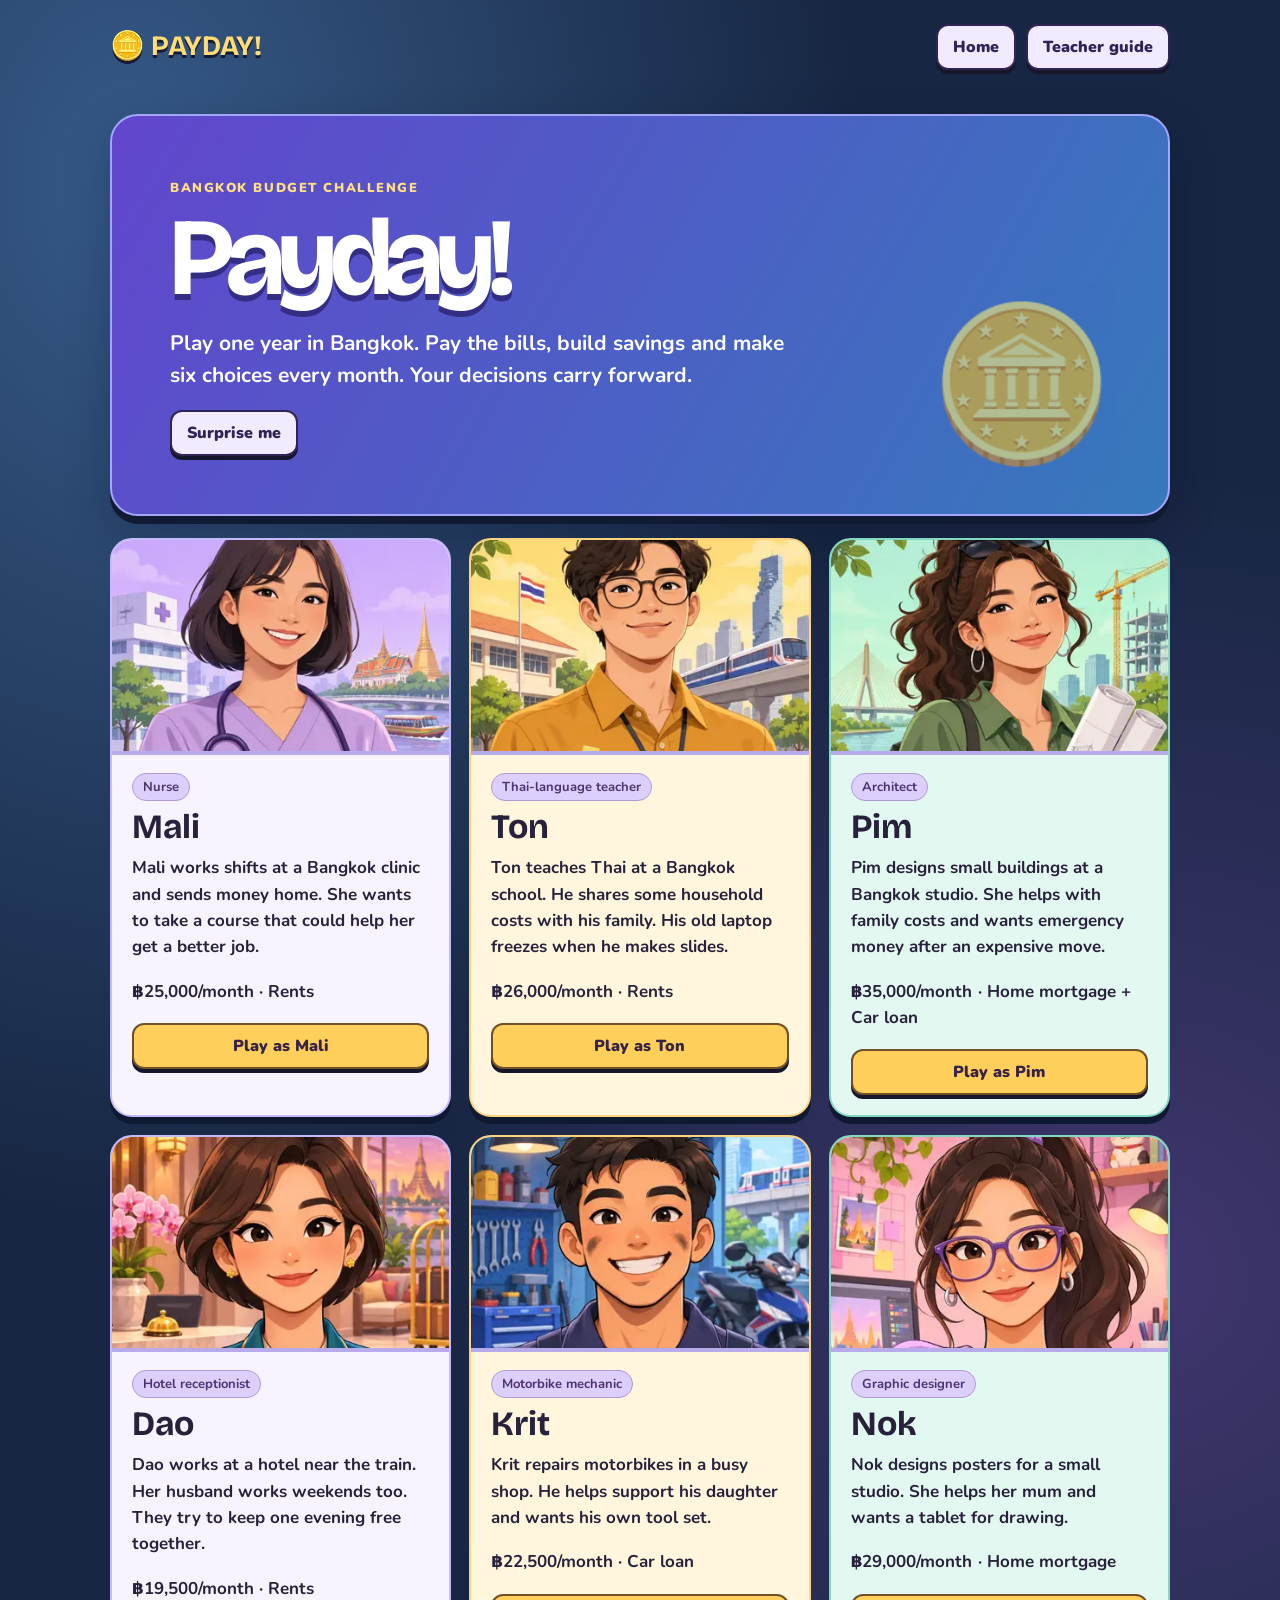
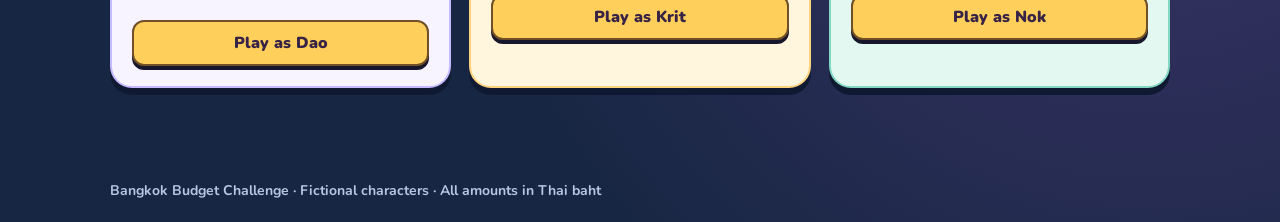
==== commit a81fa3d9: "Add colorful game styling and animated choices" ====
--- a/index.html
+++ b/index.html
@@ -9,13 +9,50 @@
 .portrait.blue{background-position:center 35%;background-image:url([data-uri])}
 .portrait.rose{background-position:center 35%;background-image:url([data-uri])}
 .table-scroll{overflow:auto}.table-scroll th,.table-scroll td{min-width:74px}.table-scroll td:nth-child(2){min-width:105px}input[type=number]{width:140px;border:2px solid #28213a;border-radius:10px;padding:10px;font:inherit;background:#fffaf0}.actions{margin-bottom:12px}
+body{background:#172642;background-image:radial-gradient(ellipse at 10% 10%,#365a88 0,transparent 45%),radial-gradient(ellipse at 90% 70%,#40366e 0,transparent 45%);color:#f5f7ff;min-height:100vh}
+header{padding:24px 20px}.logo{font-size:28px;color:#ffdc75;text-shadow:0 3px #121c36}
+main{padding-bottom:50px}.hero{background:linear-gradient(120deg,#6246cd,#3679bc);color:white;border-color:#a3a5ff;box-shadow:0 8px 0 #101a32,0 18px 45px #080d2744}
+.hero h1{text-shadow:0 6px 0 #332e83}.hero .eyebrow{color:#ffdf83}.hero p{font-size:21px;max-width:640px}.hero .icon{opacity:.6;animation:float 4s ease-in-out infinite}
+button{background:#f2eaff;color:#302457;border-color:#302457;box-shadow:0 4px #17172c;transition:transform .16s,background .16s,box-shadow .16s}
+button:hover{background:#ffe39a;transform:translateY(-3px);box-shadow:0 7px #17172c}button:active{transform:translateY(2px);box-shadow:0 1px #17172c}
+button.primary{background:#ffcf5b;color:#372346;border-color:#725027}.primary:hover{background:#ffe692}button:disabled{transform:none;box-shadow:none}
+.card{background:#f8f4ff;color:#28213b;border-color:#c5baff;box-shadow:0 7px #0f1931;transition:transform .2s}.card:hover{transform:translateY(-5px)}
+.card:nth-child(3n+2){background:#fff6dd;border-color:#ffd27e}.card:nth-child(3n){background:#e3f8f1;border-color:#83d8c2}
+.card .portrait{height:215px;margin:-20px -20px 18px;border-radius:19px 19px 0 0;background-position:center 30%;border-bottom:4px solid #b8abeb}
+.card h3{font-size:34px;margin-top:8px}.card .primary{width:100%}.tag{background:#ddcffc;color:#4a3372;border:1px solid #b09ad5}
+.profile .tag{background:#3b496b;color:#e5eaff;border-color:#6979a0}.profile h2{color:#fff}.profile .portrait{border:3px solid #ffda78;box-shadow:0 5px #101a32}
+.metrics{gap:12px}.metric{background:linear-gradient(135deg,#7b5acb,#553b99);color:#fff;border:1px solid #b69ce8;box-shadow:0 4px #101a32;padding:14px;transition:transform .2s}
+.metric strong{font-size:26px}.metric:nth-child(2){background:linear-gradient(135deg,#268b7f,#1c5f6c);border-color:#6dd7b8}
+.metric:nth-child(3){background:linear-gradient(135deg,#d99535,#98602c);border-color:#f3cf71}
+.metric:nth-child(4){background:linear-gradient(135deg,#bf598b,#86416f);border-color:#ed99ca}
+.metric:nth-child(5){background:linear-gradient(135deg,#398fc0,#32608f);border-color:#80caef}
+.metric:nth-child(6){background:linear-gradient(135deg,#b96751,#863849);border-color:#eaa591}
+.bar{height:16px;background:#0e1c32;border:2px solid #697c9c}.bar div{background:linear-gradient(90deg,#48bbaa,#9dedb5);transition:width .6s ease}
+.muted{color:#c7d4e8}.panel .muted{color:#645a79}.map{gap:9px}.map span{background:#263857;border-color:#546887;color:#d0dced;transition:background .25s}
+.map .active{background:#ffcf5b;color:#362347;border-color:#fff0b3;box-shadow:0 0 18px #ffcf5b44;transform:translateY(-3px)}
+.panel{background:#fcf9ff;color:#2c2544;border-color:#bba7e7;box-shadow:0 8px #101a32;padding:clamp(18px,4vw,34px)}
+.panel h3{font-size:clamp(27px,4vw,36px);margin:12px 0}.option{background:#f0e8fc;border-color:#c2afd9;box-shadow:0 4px #b8a5cb;padding:18px 20px;margin:16px 0;font-size:20px}
+.option:hover{background:#fff1c9;border-color:#d9a64c;box-shadow:0 6px #bd9454}.option span{margin-top:7px;color:#5e5274;font-size:15px}
+.feedback{background:linear-gradient(120deg,#d7f5e7,#e5f9ef);border:2px solid #83c9af;border-radius:18px;padding:23px;animation:reward .38s ease-out}
+.alert{background:linear-gradient(120deg,#ffdfbc,#ffecdf);border-color:#e8a571}
+details{border:1px solid #ddd0ec;border-radius:13px;background:#f5effa;padding:12px}summary{font-weight:900}
+.ledger th{font-size:14px;background:#e5daf3}.ledger td,.ledger th{padding:12px 9px}.ledger tbody tr:nth-child(even){background:#f0e8f7}
+dialog{background:#f9f4ff;color:#2d2544;box-shadow:0 20px 80px #0008}footer{color:#b6c8e1}
+#app>.grid>.card{animation:enter .5s both}#app>.grid>.card:nth-child(2){animation-delay:.07s}#app>.grid>.card:nth-child(3){animation-delay:.14s}#app>.grid>.card:nth-child(4){animation-delay:.21s}#app>.grid>.card:nth-child(5){animation-delay:.28s}#app>.grid>.card:nth-child(6){animation-delay:.35s}
+.panel{animation:enter .3s both}.option{animation:enter .3s both}.option:nth-of-type(2){animation-delay:.05s}.option:nth-of-type(3){animation-delay:.1s}
+@keyframes enter{from{opacity:0;transform:translateY(12px)}to{opacity:1;transform:translateY(0)}}
+@keyframes reward{from{opacity:0;transform:scale(.96)}to{opacity:1;transform:scale(1)}}
+@keyframes float{0%,100%{transform:translateY(0) rotate(-8deg)}50%{transform:translateY(-14px) rotate(6deg)}}
+@media(prefers-reduced-motion:reduce){*,*::before,*::after{animation:none!important;transition:none!important;scroll-behavior:auto!important}}
+@media(max-width:600px){.metrics{grid-template-columns:repeat(2,1fr)}.map{gap:6px}.map span{padding:4px 9px;font-size:13px}.option{font-size:18px}.hero p{font-size:18px}}
+
 </style>
 <header><strong class="logo">🪙 PAYDAY!</strong><div class="row"><button id="home">Home</button><button id="teacher">Teacher guide</button></div></header>
 <main id="app"></main><footer>Bangkok Budget Challenge · Fictional characters · All amounts in Thai baht</footer>
 <dialog id="guide"><form method="dialog"><button>Close</button></form><h2>Teacher guide</h2>
 <p><b>2 minutes to start.</b> Open the game, pick a character and read January’s payday screen. Students can play alone or share one device. Their goal is to get through 12 months and finish with cash, savings and a good life score.</p>
-<p><b>About 86 minutes of play.</b> Aim for about seven minutes per month. Each month has six decisions, a payday and a choice about savings. Put June on the board when the class reaches it so they can compare borrowers with renters. Teams that finish early can replay a different character or compare their biggest surprise bills using the score table.</p>
-<p><b>2 minutes to compare.</b> Ask two teams to call out annual score, savings, stress and how many months they spent in overdraft. Ask one team what changed after the interest rate rose.</p>
+<p><b>About 86 minutes of play.</b> Aim for about seven minutes per month. Each month has six decisions, a payday and a choice about savings. Put June on the board when the class reaches it so they can compare borrowers with renters. In September a national flood cuts wages or drains savings, depending on the character. Teams that finish early can replay a different character or compare their biggest surprise bills using the score table.</p>
+<p><b>2 minutes to compare.</b> Ask two teams to call out annual score, savings, stress and how many months they spent in overdraft. Ask whether the September flood cost them wages or savings, and how they covered the shortfall.</p>
 <p>The final score gives up to 40 for savings, 40 for life points and 20 for a cash buffer after December’s unpaid commitments. Each month closed in overdraft costs two points. A final shortfall costs another ten. The year is fictional. For the simulation the central bank’s one percentage point increase passes through in full to the variable mortgages. Actual bank rates and repayment terms differ. Car loans use fixed payments and a simple reducing-balance model. <a href="https://www.bot.or.th/th/research-and-publications/articles-and-publications/bot-magazine-issues/phrasiam-68-3/the-knowledge-low-rate-interest.html">Bank of Thailand explanation of floating-rate debt</a>.</p>
 <details><summary>Salary and budget sources</summary><p>We use rounded fictional take-home pay informed by employer postings. Listed pay and take-home pay can differ. Each cost is a scenario assumption. For example, weekly food of ฿1,150–฿1,550 is about ฿55–฿74 per meal for three meals a day, including home meals. The hotel receptionist, motorbike mechanic and graphic designer use fictional take-home pay examples, with <a href="https://th.jobsdb.com/career-advice/role/graphic-designer/salary/in-bangkok">Bangkok graphic designer listings</a> as an additional reference. Travel combines trips by bus, train or on foot. Fixed bills are charged once, and the four weekly costs cover meals, travel and household basics.</p><ul><li><a href="https://th.jobsdb.com/salary-of-registered-nurse-jobs/in-Bangkok-Metropolitan-Region">Employer listings for Bangkok nurses</a> (example ฿24,000–฿28,000).</li><li><a href="https://th.jobsdb.com/american-school-jobs">Employer listings for school staff</a> (Thai-language teacher example ฿25,000–฿28,000).</li><li><a href="https://th.jobsdb.com/career-advice/role/architect/salary/in-bangkok">Bangkok architect pay from employer postings</a>.</li><li><a href="https://www.renthub.in.th/en/apartment/on-nut-market">On Nut area asking rents</a> and <a href="https://btsapp-test.bts.co.th/WebSite/files/uploads/tickets/pdf/fare_matrix_Eff.1Nov25_Adult.pdf">BTS adult fare matrix</a>.</li></ul></details></dialog>
 <script>
@@ -343,6 +380,24 @@
  scene('Close out a project','You can earn extra by closing out a job before the year ends.',
  ['Stay late for the full bonus',1900,-1,-2,-1,2],['Do a smaller part',730,0,-1,0,1],['Leave on time',0,1,2,1,-1])
 ];
+const floodImpacts = [
+ {lostPay:6250, story:'Floodwater cuts the route to Mali’s clinic for a week. The clinic does not pay her for the shifts she misses.', points:[-1,0,0,2]},
+ {repair:10500, story:'Water reaches Ton’s ground-floor flat and ruins his own laptop and furniture. His school keeps paying him while it closes.', points:[-2,0,0,3]},
+ {repair:22000, story:'Floodwater damages the electrics and flooring in Pim’s home. Her salary continues. Her mortgage and car payments are still due.', points:[-2,0,0,3]},
+ {lostPay:4875, story:'The flooded road to Dao’s hotel closes for a week. She misses a full week of paid shifts.', points:[-1,0,0,2]},
+ {lostPay:5625, story:'Krit’s workshop closes for a week while the water drains. He is paid for the hours he works, so he loses a week of wages.', points:[-1,0,0,2]},
+ {repair:16500, story:'Floodwater damages Nok’s home wiring and work equipment. Her salary continues, and the repair bill must be paid this month.', points:[-2,0,0,3]}
+];
+const floodChoices = {
+ lostPay:scene('Your first week back','Work has reopened. Your lost wages are already shown on September’s bank statement. Decide what to do now.',
+  ['Take extra paid hours',1500,-1,-2,-1,2],
+  ['Take one extra shift and rest the next day',650,0,0,0,1],
+  ['Work your normal hours and help at home',0,1,2,1,-1]),
+ repair:scene('After the water goes down','The urgent repairs are already paid. You still need somewhere to work or rest while the repairs finish.',
+  ['Pay for two nights near work',-1450,1,0,2,-2],
+  ['Stay with relatives and help with food',-430,1,2,0,-1],
+  ['Use free space at work and stay with a friend',0,0,-1,0,1])
+};
 const months = ['Jan','Feb','Mar','Apr','May','Jun','Jul','Aug','Sep','Oct','Nov','Dec'];
 const mortgage = (balance, term) => ({name:'Home mortgage',balance,term,rate:5.25,variable:true});
 const carLoan = (balance, term) => ({name:'Car loan',balance,term,rate:6,variable:false});
@@ -387,6 +442,29 @@
   s={id,month:0,part:0,stage:'intro',cash:0,savings:0,points:[0,0,0,0],later:0,ledger:[],decisions:[],history:[],loans:personalLoans[id].map(l=>({...l,scheduled:payment(l.balance,l.rate,l.term)})),overdraftMonths:0};
   view='game';
 }
+function applyFlood(){
+  const impact=floodImpacts[s.id];
+  const fromSavings=Math.min(s.savings,impact.repair||0);
+  s.flood={fromSavings};
+  if(impact.lostPay){
+    log('Flood: one week of unpaid work',-impact.lostPay);
+  }else{
+    if(fromSavings){
+      s.savings-=fromSavings;
+      log('Savings used for urgent flood repairs',fromSavings);
+    }
+    log('Flood: urgent repair bill',-impact.repair);
+  }
+  addPoints(impact.points);
+  s.decisions.push({month:s.month,label:'National flood impact',cash:-(impact.lostPay||impact.repair),points:impact.points});
+}
+function floodAlert(){
+  if(s.month!==9||!s.flood)return '';
+  const impact=floodImpacts[s.id];
+  const detail=impact.lostPay?'Lost wages: '+fmt(impact.lostPay)+' for one week.':
+    'Urgent repairs: '+fmt(impact.repair)+'. Paid from savings: '+fmt(s.flood.fromSavings)+'. Charged to bank cash: '+fmt(impact.repair-s.flood.fromSavings)+'.';
+  return '<div class="feedback alert"><b>🌧️ Breaking news · Major floods across Thailand</b><br>It’s a national disaster. Roads and workplaces close, and homes are damaged. Rent and loan bills are still due in this scenario.<p>'+impact.story+'</p><b>'+detail+'</b><br>'+pointsText(impact.points)+'</div>';
+}
 function beginMonth(){
   const p=people[s.id];
   s.month++;
@@ -420,6 +498,7 @@
     log(l.name+' payment',-amount);
   }
   if(due)log('Bills from earlier choices',due);
+  if(s.month===9)applyFlood();
   if(opening<0){
     const charge=Math.ceil(-opening*(s.month>=6?.02:.015));
     log('Overdraft interest',-charge);
@@ -430,6 +509,7 @@
 }
 function currentScene(){
   const p=people[s.id], i=s.month-1;
+  if(s.month===9&&s.flood&&s.part===0)return floodImpacts[s.id].lostPay?floodChoices.lostPay:floodChoices.repair;
   if(s.part===0) return i<4?p.events[i]:workLater[i-4];
   if(s.part===5) return i===1&&s.id===3?daoBirthday:seasonal[i]||lifeEvents[i];
   return year[i][s.part-1];
@@ -467,7 +547,7 @@
   }
   if(s.stage==='payday'){
     const news=s.month===6?'<div class="feedback alert"><b>Breaking news · Bank of Thailand raises rates</b><br>The fictional policy rate rises from 1.50% to 2.50%. In this game, your bank passes on the full increase to variable mortgages. Fixed car payments stay the same. Overdraft interest rises from 1.5% to 2% per month.'+(s.rateChanges.length?'<br><b>Your mortgage payment rose from '+fmt(s.rateChanges[0].before)+' to '+fmt(s.rateChanges[0].after)+' this month.</b>':'<br>You do not have a variable mortgage, so this change does not raise your regular housing payment.')+'</div>':s.month===7?'<div class="feedback alert"><b>Prices rise</b><br>Food and travel now cost ฿360 more per month for the rest of the year.</div>':'';
-    body='<h3>'+months[s.month-1]+' payday</h3>'+news+statement(s.ledger.filter(l=>l.month===s.month))+'<div class="actions">'+button('Make decision 1','decide','primary')+'</div>';
+    body='<h3>'+months[s.month-1]+' payday</h3>'+news+floodAlert()+statement(s.ledger.filter(l=>l.month===s.month))+'<div class="actions">'+button('Make decision 1','decide','primary')+'</div>';
   }
   if(s.stage==='choice'){
     body='<span class="tag">'+months[s.month-1]+' · Decision '+(s.part+1)+' of 6</span><h3>'+e.emoji+' '+e.title+'</h3><p>'+e.story+'</p>'+e.choices.map((c,i)=>'<button class="option" data-act="pick:'+i+'">'+c.label.replaceAll('next week','next month')+'<span>'+change(c.cash)+' now'+(c.later?' · '+fmt(-c.later)+' due next month':'')+'</span></button>').join('');
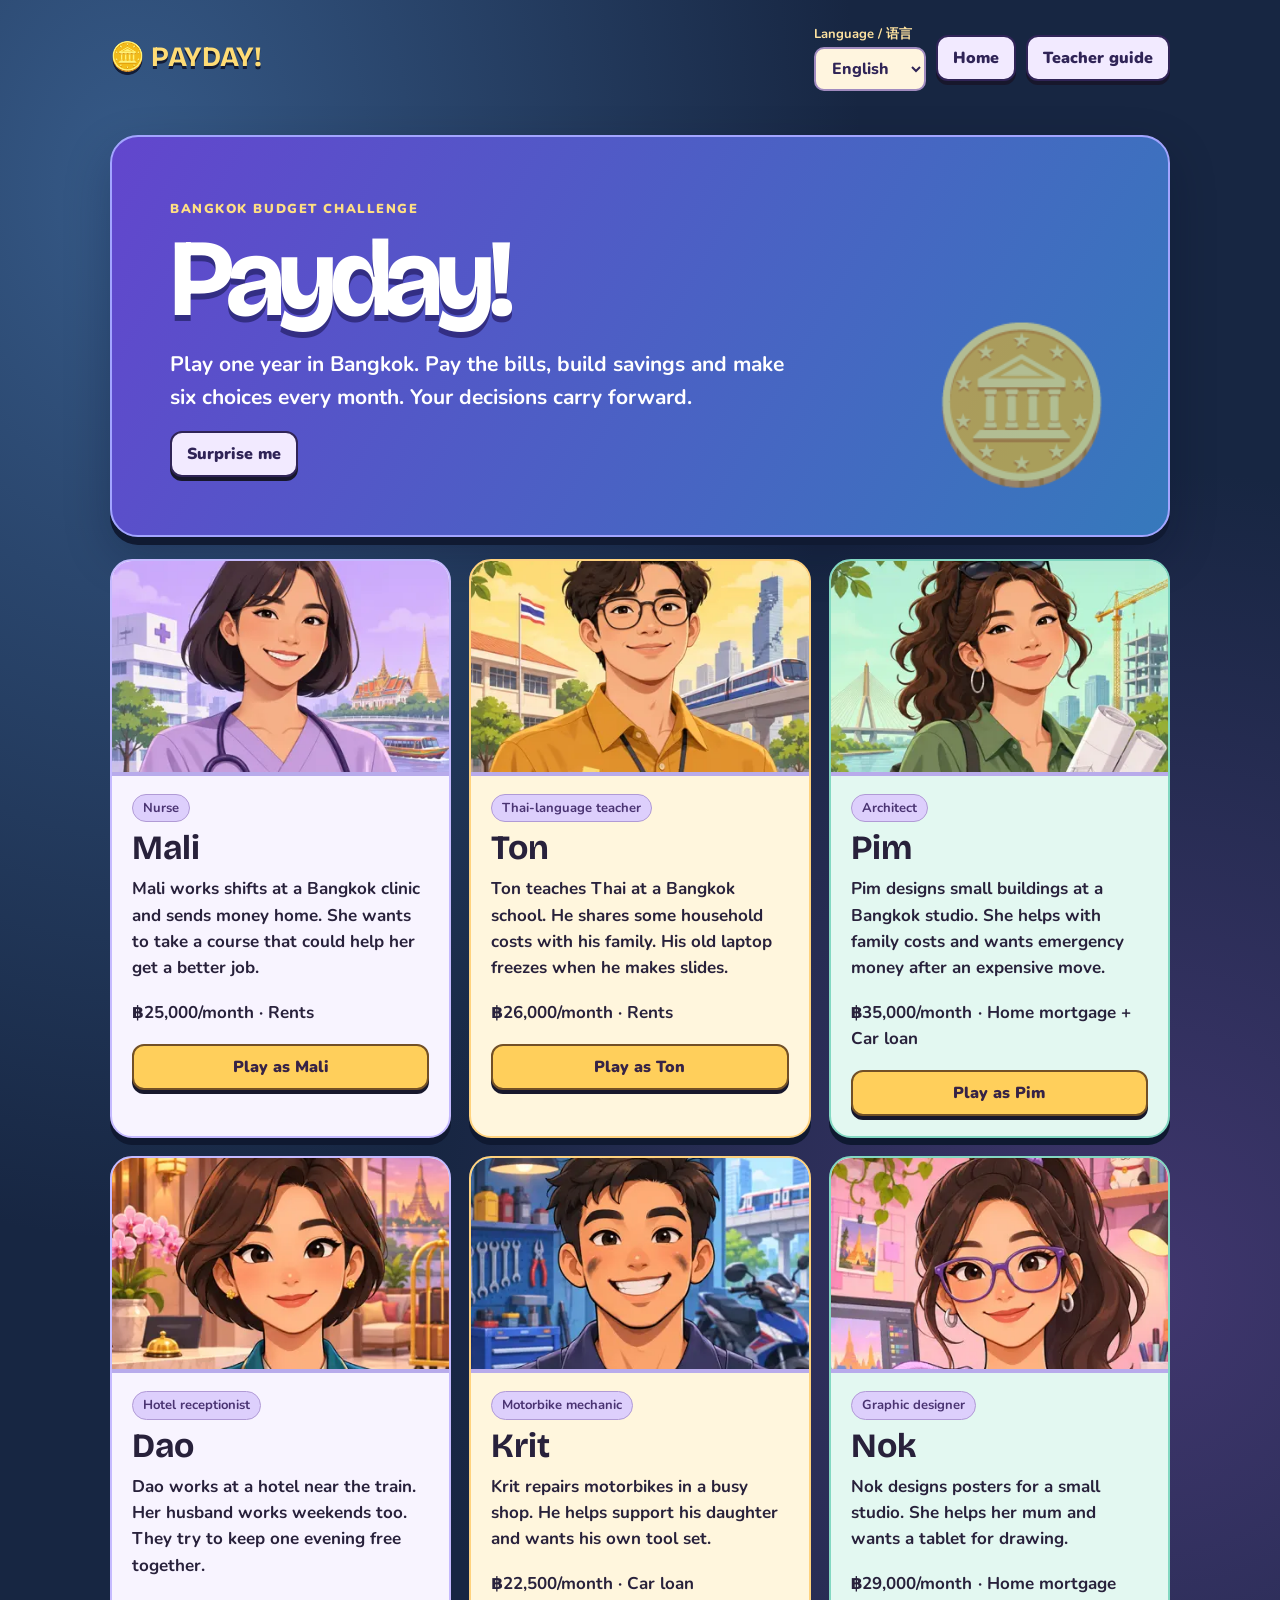
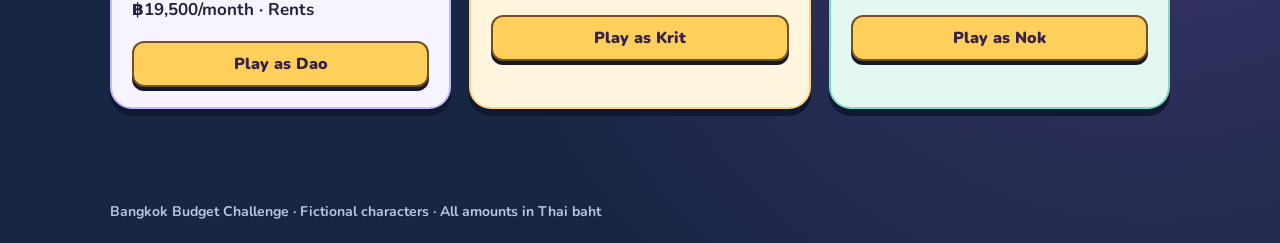
==== commit d518acc9: "Add English and Simplified Chinese switch for every Payday scenario and interface" ====
--- a/index.html
+++ b/index.html
@@ -1,6 +1,11 @@
 <!doctype html>
 <html lang="en"><meta charset="utf-8"><meta name="viewport" content="width=device-width,initial-scale=1"><title>Payday! • Bangkok Budget Challenge</title>
 <style>
+.language-picker{font-size:13px;display:grid;gap:3px;color:#ffe3a0}
+.language-picker select{font:800 16px Nunito,system-ui,sans-serif;color:#302457;background:#fff5df;padding:8px 12px;border:2px solid #a18bbf;border-radius:10px;min-height:44px}
+html[lang="zh-CN"] body{font-family:"Microsoft YaHei","PingFang SC","Noto Sans SC",system-ui,sans-serif}
+html[lang="zh-CN"] .option{line-height:1.7}
+</style><style>
 @import url('https://fonts.googleapis.com/css2?family=Bricolage+Grotesque:wght@600;800&family=Nunito:wght@500;700;800;900&display=swap');
 *{box-sizing:border-box}body{margin:0;background:#fff8ea;color:#27213b;font:700 17px/1.55 Nunito,system-ui,sans-serif}header,main,footer{max-width:1100px;margin:auto;padding:20px}header{display:flex;align-items:center;justify-content:space-between;gap:12px}h1,h2,h3,strong.logo{font-family:'Bricolage Grotesque',system-ui;margin:0;line-height:1.06}h1{font-size:clamp(49px,10vw,110px);letter-spacing:-.065em}h2{font-size:clamp(28px,5vw,48px);letter-spacing:-.04em}h3{font-size:24px}p{margin:10px 0 18px}.hero{padding:clamp(22px,5vw,58px);background:#ffca63;border:2px solid;border-radius:28px;box-shadow:0 7px #28213a;position:relative;overflow:hidden}.hero p{max-width:570px}.icon{font-size:clamp(50px,14vw,150px);position:absolute;right:5%;bottom:3%;opacity:.22;pointer-events:none}.eyebrow{letter-spacing:.12em;text-transform:uppercase;font-weight:900;font-size:13px}.grid{display:grid;gap:18px;grid-template-columns:repeat(auto-fit,minmax(min(100%,260px),1fr));margin:22px 0}.card,.panel{background:#fff;border:2px solid;border-radius:22px;padding:20px;box-shadow:0 4px #28213a}.card{overflow:hidden}.portrait{height:154px;border-radius:14px;margin-bottom:14px;background-size:cover;background-repeat:no-repeat;display:grid;place-items:center;font-size:72px}.portrait.small{height:108px;width:108px;margin:0;flex:none}.profile{display:flex;align-items:center;gap:16px}.lilac{background-color:#e4d5ff;background-position:left center}.gold{background-color:#ffe29b;background-position:center}.mint{background-color:#b8eed8;background-position:right center}button{cursor:pointer;border:2px solid #28213a;color:#28213a;background:#fff;border-radius:12px;padding:10px 15px;font:900 16px Nunito,system-ui;box-shadow:0 3px #28213a}button:hover{background:#efddff}button:active{transform:translateY(2px);box-shadow:0 1px #28213a}button:disabled{cursor:default;opacity:.48}button.primary{background:#d9c0ff}button:focus-visible,summary:focus-visible,a:focus-visible{outline:3px solid #7541ad;outline-offset:4px}.tag{display:inline-block;background:#f0e5ff;border-radius:99px;padding:3px 10px;font-size:13px}.metrics{display:grid;grid-template-columns:repeat(auto-fit,minmax(125px,1fr));gap:10px;margin:18px 0}.metric{background:#f2e8ff;padding:12px;border-radius:14px}.metric strong{display:block;font-size:23px}.metric:nth-child(2){background:#d7f6e6}.metric:nth-child(3){background:#ffe8b2}.option{display:block;width:100%;text-align:left;margin:10px 0;padding:13px;background:#fffaf0}.option span{display:block;font-weight:700;font-size:14px}.row{display:flex;gap:10px;align-items:center;flex-wrap:wrap}.map{display:flex;gap:8px;flex-wrap:wrap;margin:20px 0}.map span{padding:5px 12px;border:2px solid;border-radius:99px;font-size:14px}.map .active{background:#ffca63}.feedback{background:#d7f6e6;padding:15px;border-radius:14px;margin:12px 0}.alert{background:#ffe2d6}.muted{color:#5a5269;font-size:15px}.ledger{width:100%;border-collapse:collapse}.ledger td,.ledger th{padding:7px;text-align:left;border-bottom:1px solid #dfd7ea}.ledger td:last-child,.ledger th:last-child{text-align:right}.bar{height:12px;background:#ded6e9;border-radius:9px;overflow:hidden}.bar div{height:100%;background:#218769}.actions{margin-top:20px}summary{cursor:pointer}footer{font-size:14px}dialog{max-width:720px;width:calc(100% - 28px);max-height:90vh;border:2px solid;border-radius:20px;padding:24px;color:inherit}dialog::backdrop{background:#28213aaa}a{color:#603291}.print-only{display:none}@media print{header,footer,button{display:none!important}dialog{position:static;max-height:none;border:0}.print-only{display:block}}
 .portrait span{display:none}.portrait.lilac{background-position:center 35%;background-image:url([data-uri])}.portrait.gold{background-position:center 35%;background-image:url([data-uri])}.portrait.mint{background-position:center 35%;background-image:url([data-uri])}
@@ -46,8 +51,26 @@
 @media(prefers-reduced-motion:reduce){*,*::before,*::after{animation:none!important;transition:none!important;scroll-behavior:auto!important}}
 @media(max-width:600px){.metrics{grid-template-columns:repeat(2,1fr)}.map{gap:6px}.map span{padding:4px 9px;font-size:13px}.option{font-size:18px}.hero p{font-size:18px}}
 
+
+.balance-tile{grid-column:span 2;border-width:2px;padding:16px 20px}
+.metrics .cash-tile{background:#ffdc78;color:#302145;border-color:#fff0b6}
+.metrics .savings-tile{background:#aaf0d0;color:#143f40;border-color:#defbed}
+.balance-tile strong{font-size:clamp(29px,5vw,43px);line-height:1.15}
+.records{margin:20px 0;padding:14px;border-radius:16px;border:2px solid #c7b8e6;background:#f2ecfc;color:#2c2544}
+.records h4{margin:0 0 8px;font-size:19px}
+.records .table-scroll{max-height:270px}
+.records thead th{position:sticky;top:0;z-index:1}
+.records tbody tr:first-child td{background:#fff1c3;font-weight:900}
+/* Six stats share one row on desktop and two rows of three on smaller screens. */
+.metrics{grid-template-columns:repeat(2,minmax(0,1.32fr)) repeat(4,minmax(0,1fr));gap:8px}
+.metrics .metric{min-width:0;padding:9px 10px;font-size:14px;line-height:1.25}
+.metrics .metric strong{margin-top:4px;font-size:22px;line-height:1.1;font-variant-numeric:tabular-nums}
+.metrics .balance-tile{grid-column:auto}
+.metrics .balance-tile strong{font-size:clamp(17px,2.8vw,30px)}
+@media(max-width:780px){.metrics{grid-template-columns:repeat(3,minmax(0,1fr))}}
+@media(max-width:370px){.metrics{gap:5px}.metrics .metric{padding:7px 4px;font-size:11px}}
 </style>
-<header><strong class="logo">🪙 PAYDAY!</strong><div class="row"><button id="home">Home</button><button id="teacher">Teacher guide</button></div></header>
+<header><strong class="logo">🪙 PAYDAY!</strong><div class="row"><label class="language-picker" data-no-translate>Language / 语言 <select id="language"><option value="en">English</option><option value="zh-CN">简体中文</option></select></label><button id="home">Home</button><button id="teacher">Teacher guide</button></div></header>
 <main id="app"></main><footer>Bangkok Budget Challenge · Fictional characters · All amounts in Thai baht</footer>
 <dialog id="guide"><form method="dialog"><button>Close</button></form><h2>Teacher guide</h2>
 <p><b>2 minutes to start.</b> Open the game, pick a character and read January’s payday screen. Students can play alone or share one device. Their goal is to get through 12 months and finish with cash, savings and a good life score.</p>
@@ -431,6 +454,52 @@
 const table = (heads, rows, cls='') => '<div class="table-scroll"><table class="ledger '+cls+'"><thead><tr>'+heads.map(x=>'<th scope="col">'+x+'</th>').join('')+'</tr></thead><tbody>'+rows.map(row=>'<tr>'+row.map(x=>'<td>'+x+'</td>').join('')+'</tr>').join('')+'</tbody></table></div>';
 let s=null;
 try { s=JSON.parse(localStorage.getItem('payday-year-v1')); if(!people[s?.id])s=null; } catch {}
+
+const chineseText={"An extra night shift": "加一个夜班", "The clinic needs help on Friday. Mali also promised to see a friend she has missed.": "诊所周五需要人手，但玛丽也答应去见很久没见的朋友。", "Work the extra shift": "加班", "Overtime helps the budget. Mali loses a night of sleep.": "加班增加收入，但玛丽少睡了一晚。", "Meet for dinner": "一起吃晚饭", "Mali gets time with her friend and spends ฿480.": "玛丽和朋友相聚，花了 ฿480。", "Meet for a walk before work": "上班前一起散步", "They get some time together and spend little.": "她们花很少的钱，也能相聚。", "The screen goes black": "手机黑屏了", "Mali uses her phone to check shift changes. The repair shop gives three options.": "玛丽用手机查看排班，维修店给了三个选择。", "Get the screen repaired": "修好屏幕", "The repair solves the problem this week.": "这次维修解决了本月的问题。", "Borrow a spare and buy a battery next week": "先借备用手机，下周买电池", "Mali keeps her cash today. The spare needs a ฿700 battery next week.": "今天保住现金，但备用手机下周要花 ฿700 换电池。", "Buy a new phone in two payments": "分两次付款买新手机", "Mali pays ฿1,400 now and owes another ฿2,300 next week.": "现在付 ฿1,400，下周还要付 ฿2,300。", "The bus has stopped": "公交车停运了", "Mali’s evening shift ends late four times this week. The usual bus is no longer running at that hour.": "本周有四次晚班，下班时平常坐的公交车已经停运。", "Book rides home": "叫车回家", "The rides cost more. Mali gets home early enough to rest.": "车费高一些，但能早点回家休息。", "Share rides with a colleague": "和同事拼车", "They share the cost and wait for each other.": "两人分摊车费，也要互相等待。", "Take the longer route": "走较远的路线", "Mali saves money, but gets home later.": "省了钱，但回家更晚。", "A birthday plan": "生日聚会的安排", "Mali’s friends invite her to share the cost of a surprise party.": "朋友邀请玛丽一起出钱，办一场惊喜生日派对。", "Join the full party plan": "参加完整的派对计划", "Mali enjoys the party and pays her share.": "玛丽享受聚会，也付了自己那一份。", "Make a cake at home": "在家做蛋糕", "The cake takes time and costs much less.": "需要花时间，但便宜很多。", "Send a message and take a quiet evening": "发祝福，安静休息一晚", "The plan leaves her money and energy for next month.": "把钱和精力留给下个月。", "Flash sale": "限时促销", "A shop offers to rent Ton a laptop while he saves for a replacement. The ad shows the first payment in big print.": "商店让通租电脑，等存够钱再买新的。广告把首期付款印得特别大。", "Rent the laptop in two payments": "分两期租电脑", "Ton can borrow the laptop for the month. The second ฿3,500 payment comes next week.": "可以用一个月，下周还要付 ฿3,500。", "Use the school computer after class": "放学后用学校电脑", "Ton keeps the cash while he checks other prices.": "先保留现金，再比较其他价格。", "Get the old laptop cleaned and checked": "清理并检查旧电脑", "It runs better for now. Ton can keep saving.": "暂时运行顺畅了，可以继续存钱。", "The usual route closes": "常用路线关闭", "Roadworks stop Ton’s direct bus route. He has to get to school early this week.": "修路导致直达公交停运，本周通需要早到学校。", "Take a taxi on busy mornings": "忙碌的早晨坐出租车", "Ton saves time and spends more.": "节省时间，但花钱更多。", "Use a bus and train together": "公交加地铁", "Ton pays extra and can still arrive on time.": "多花一点钱，仍能准时到。", "Take two buses and leave early": "提前出门换乘两趟公交", "The route is cheap. Ton loses some sleep.": "路线便宜，但少睡一些。", "Weekend tutoring": "周末补课", "A parent asks Ton to tutor two students. He had planned to go to a football match.": "一位家长请通给两名学生补课，但他原本打算看足球赛。", "Teach both sessions": "教完两节课", "Both sessions bring in money. Ton misses the match.": "赚了钱，但错过比赛。", "Teach one session": "只教一节", "He earns part of the fee and still has some free time.": "赚部分费用，还能有些空闲时间。", "Go to the match": "去看比赛", "Ton pays for a ticket and enjoys the day out.": "通买票并享受比赛。", "A friend needs a loan": "朋友要借钱", "A friend asks Ton for ฿1,800. The friend says he can pay it back after next month’s payday.": "朋友想借 ฿1,800，说下个月发薪后归还。", "Lend the full amount": "借出全额", "Ton helps. The money will be unavailable for this month.": "帮助朋友，但本月不能使用这笔钱。", "Offer ฿500 and help make a plan": "借 ฿500 并帮忙做计划", "Ton helps while keeping more cash available.": "既帮了忙，也留住更多现金。", "Explain and offer help finding options": "解释情况，帮忙找其他办法", "Ton keeps the cash and gives his friend time.": "保留现金，花时间帮助朋友。", "Water under the sink": "水槽下面漏水", "Pim finds a leak in a hose she fitted herself. The plumber offers two repairs.": "萍自己安装的软管漏水，水管工提供两个维修方案。", "Replace the worn hose": "更换磨损的软管", "Pim pays once and fixes the leak.": "付一次钱，修好漏水。", "Pay for a temporary patch": "临时补漏", "The patch lasts a week. The replacement still costs ฿2,100 next week.": "补丁撑一周，下周仍要付 ฿2,100 更换。", "Turn off the tap and book a later repair": "关掉水龙头，晚些再修", "Pim can use another tap for a week. The repair costs ฿1,800 next week.": "先用另一个水龙头，下周维修费 ฿1,800。", "The team goes out": "团队聚餐", "Pim’s team celebrates a finished project. Dinner includes several extras.": "团队庆祝项目完成，晚餐后还有其他活动。", "Join the whole evening": "参加整个晚上的活动", "Pim spends more and gets time with the team.": "多花钱，也和同事相聚。", "Join for dinner only": "只参加晚餐", "Pim joins the celebration and skips the extras.": "一起庆祝，跳过其他活动。", "Suggest coffee together tomorrow": "提议明天一起喝咖啡", "Pim stays in touch and spends less.": "保持联系，花费更少。", "A small design job": "一个小设计项目", "A café wants a quick drawing. The deadline is Sunday night.": "咖啡馆要一张简图，截止时间是周日晚上。", "Take the full job": "接下整个项目", "Pim earns extra and gives up most of the weekend.": "赚额外收入，但大部分周末都在工作。", "Offer a smaller sketch": "只提供较简单的草图", "The café agrees to the simpler job for a smaller fee.": "咖啡馆同意简单方案，费用也较低。", "Keep the weekend free": "留出完整周末", "Pim rests and earns her normal pay only.": "萍休息，只拿正常工资。", "Too good to miss": "机会不能错过？", "An online post promises a big profit if Pim sends ฿2,500 now. The seller refuses to explain how.": "网上帖子说现在付 ฿2,500 就能大赚，但卖家拒绝解释原因。", "Send the money before the offer ends": "赶在优惠结束前付款", "The seller stops replying. The money is gone.": "卖家不再回复，钱没了。", "Check the seller and walk away": "核查卖家并放弃", "Pim finds warning signs and keeps her cash.": "发现风险信号，保住现金。", "Ask a friend to look at the offer": "请朋友帮忙检查", "They spot the pressure and decide to leave it.": "发现催促付款的问题，决定不参与。", "The hotel is full": "酒店客满", "A group arrives late. The manager offers Dao a paid night shift on her evening off.": "客人深夜抵达，经理想请道在休息日晚上加班。", "Work the full shift": "上完整个班", "Dao earns extra and misses dinner at home.": "道赚了额外收入，但错过在家吃晚饭。", "Cover the first two hours": "先顶两个小时", "Dao earns some extra pay and gets home later.": "赚一点加班费，回家晚一些。", "Keep the evening free": "保留休息的晚上", "Dao rests and spends the evening with her husband.": "休息并与丈夫相处。", "Shoes for work": "工作鞋坏了", "Dao’s only pair of work shoes suddenly splits.": "道唯一的一双工作鞋突然裂开。", "Repair the sole": "修鞋底", "The repair lasts through the month.": "修好后能用到月底。", "Buy a comfortable pair": "买一双舒适的新鞋", "Dao spends more and feels better after standing all day.": "花更多钱，但站了一天后更舒服。", "Borrow an old pair": "借一双旧鞋", "The borrowed pair rubs her feet.": "借来的鞋磨脚。", "Train tickets home": "回家的火车票", "Dao checks prices for next month’s family visit.": "道查看下个月探亲的车票价格。", "Pay for a flexible ticket now": "现在买可改签的车票", "Dao can change the date if her work shifts move.": "如果排班改变，可以改出发日期。", "Wait for the work schedule": "等排班出来再买", "Dao keeps her cash. The visit is still a goal.": "保留现金，探亲仍是目标。", "Plan a video dinner for now": "先安排视频晚餐", "They eat together over video while Dao saves.": "一边存钱，一边通过视频一起吃饭。", "A discount on data": "流量优惠", "A new phone package offers bonus data for one month.": "新手机套餐提供一个月的额外流量。", "Keep the current plan": "保留现有套餐", "Her current plan covers what she needs.": "现有套餐足够使用。", "Buy a one-week add-on": "买一周流量包", "Dao uses the data for family video calls.": "用来和家人视频通话。", "Buy a larger plan": "买更大的套餐", "The extra data is convenient. The bill is higher this month.": "使用更方便，但本月账单更高。", "A tool breaks": "工具坏了", "Krit can still work with tools from the shop, but he has to share them.": "克里特能借店里的工具，但必须和别人共用。", "Buy one tool now": "现在买一件工具", "Krit gets back to work quickly.": "很快恢复工作。", "Share tools at work": "在店里共用工具", "It costs nothing but adds waiting time.": "不用花钱，但要等待。", "Rent one for the week": "租一周", "Krit keeps cash for the full set.": "保留现金，继续为整套工具存钱。", "Extra Saturday work": "周六加班", "The shop asks Krit to stay late. His daughter has a school show.": "店里请克里特加班，但女儿有学校表演。", "Krit gets paid and misses the school show.": "赚了钱，但错过女儿的表演。", "Work until the show starts": "工作到表演开始前", "Krit earns some pay and arrives just in time.": "赚一些钱，刚好赶上。", "Go to the whole show": "去看完整场表演", "Krit pays for travel and spends time with his daughter.": "花交通费，并陪伴女儿。", "A hot week in the shop": "车间里很热", "A fan breaks and it is unusually hot at work.": "风扇坏了，本周车间特别热。", "Chip in for a new fan": "凑钱买新风扇", "The workshop cools down.": "车间凉快下来。", "Bring water and take short breaks": "带水并短暂休息", "Krit stays hydrated and works a bit more slowly.": "补充水分，但工作稍慢。", "Use the old spare fan": "用旧备用风扇", "Krit gets through the week, but the spare is weak.": "熬过本周，但风力很弱。", "A used tool set": "二手工具套装", "A seller says Krit can buy a used set at a discount today.": "卖家说今天可以买到打折二手工具。", "Pay before seeing it": "没看实物就付款", "Several tools are missing. The seller will not refund him.": "好几件工具不见了，卖家不退款。", "Inspect it and buy only the useful pieces": "检查后只买有用的工具", "The tools work and Krit pays less.": "工具能用，也花得更少。", "Wait and keep saving": "继续等待和存钱", "Krit keeps his options open.": "保留选择的空间。", "Sunday poster job": "周日海报工作", "A shop offers Nok extra money if she can design a poster by Monday.": "商店请诺克在周一前设计一张海报，并支付额外费用。", "Nok earns more but misses Sunday lunch and stays up late.": "赚更多钱，但错过周日午餐，还要熬夜。", "Offer a smaller design": "提供较简单的设计", "Nok earns some extra money and keeps most of Sunday free.": "赚一点额外收入，保留大部分周日时间。", "Nok rests and visits her mum.": "休息并探望妈妈。", "A broken charger": "充电器坏了", "Nok needs a charger to finish a project on time.": "诺克需要充电器，才能按时完成项目。", "Buy one at the shop": "去商店买一个", "Nok can work again today.": "今天就能恢复工作。", "Borrow one at the studio": "借工作室的充电器", "Nok stays at work longer while using the spare.": "使用备用充电器，需要在公司待更久。", "Order a cheaper charger": "网购便宜的充电器", "It arrives in two days. Nok works around it.": "两天后送达，暂时想办法工作。", "Rain changes the commute": "雨天通勤", "Heavy rain makes Nok’s usual walk from the station difficult.": "大雨让从车站步行上班变得困难。", "Pay for rides all week": "整周都叫车", "Nok arrives dry and spends more.": "能保持干爽，但花费更多。", "Share rides on the worst days": "雨最大时拼车", "Nok splits the fare with a colleague.": "和同事分摊车费。", "Use the covered route": "走有遮盖的路线", "Nok stays dry but walks further and gets home later.": "不会淋湿，但走得更远、回家更晚。", "A weekend market stall": "周末市集摊位", "A friend asks Nok to sell prints with her at a weekend market.": "朋友请诺克周末一起摆摊卖画。", "Share a stall and sell a small batch": "合租摊位，卖一小批", "After the stall fee and printing, Nok earns ฿650.": "扣除摊位和印刷费后，赚 ฿650。", "Visit the market as a customer": "当顾客逛市集", "Nok supports her friend and has time to visit her mum.": "支持朋友，也有时间看妈妈。", "Stay home and rest": "在家休息", "Nok saves money and takes a break.": "省钱并休息。", "Family dinner": "家庭晚餐", "Your family wants to eat together on Friday. You offer to help pay.": "家人想周五一起吃饭，你打算帮忙付钱。", "Pay for a restaurant meal": "请家人去餐厅吃饭", "Everyone enjoys a meal together. You cover the bill.": "大家一起享用晚餐，你支付账单。", "Cook together at home": "在家一起做饭", "You spend less and share the cooking.": "少花钱，共同做饭。", "Bring snacks and visit after dinner": "带点零食，饭后去探望", "You keep the visit simple.": "简单地相聚。", "Skip dinner and call another day": "不吃晚饭，改天打电话", "You keep the cash. Your family misses you.": "保留现金，但家人想念你。", "A birthday is coming": "生日快到了", "Someone close to you has a birthday. What will you do?": "亲近的人快过生日，你准备怎么办？", "Buy the gift they asked for": "买对方想要的礼物", "They love the gift. It takes a big bite out of your budget.": "对方很喜欢，但占用不少预算。", "Buy a small gift and write a card": "买小礼物并写卡片", "The gift shows you remembered.": "礼物说明你记得这个日子。", "Make a card and spend time together": "亲手做卡片并陪伴对方", "You spend time together and make something personal.": "花时间相处，送上用心的礼物。", "Send a quick message": "发一条祝福", "You remember the birthday and keep your cash.": "记得生日，也保留现金。", "Saturday plans": "周六的安排", "A family member invites you to go out. You have one afternoon free.": "家人约你出去，你有一个下午空闲。", "Book badminton and buy lunch": "打羽毛球并买午餐", "You play, eat and spend time together.": "运动、吃饭、相聚。", "Walk in the park and bring food": "去公园散步，自带食物", "You spend less and still get outside together.": "少花钱，也能一起出门。", "Go to a movie together": "一起看电影", "You both enjoy the movie.": "两人都很开心。", "Stay home and get some rest": "在家好好休息", "You get more rest and miss time together.": "多休息，但少了相聚时间。", "An end-of-month celebration": "月底庆祝", "Your family wants to celebrate good news. You can help plan it.": "家人想庆祝好消息，你可以帮忙安排。", "Go out for dinner and dessert": "出去吃晚餐和甜点", "It feels special and costs more.": "感觉特别，但花得更多。", "Share the cost of a meal at home": "分摊在家聚餐的费用", "Everyone brings something.": "每人带一点食物。", "Bring a small dessert and help clean up": "带小甜点，帮忙收拾", "You help with the celebration and keep costs low.": "参与庆祝，控制花费。", "Call to congratulate them": "打电话祝贺", "You send your best wishes and save the money.": "送上祝福，也省下钱。", "Your husband’s birthday": "丈夫的生日", "Dao’s husband has a birthday this weekend. She wants to make him feel special.": "道的丈夫本周末过生日，她想让他感到特别。", "Lunch at work": "工作午餐", "Your coworkers order delivery every Friday this month.": "同事这个月每周五都点外卖。", "Join every week": "每周都一起点", "Join once and pack the rest": "只参加一次，其他时候带饭", "Pack lunch every Friday": "每个周五都带饭", "A small leak": "小漏水", "The hose on your washing machine leaks. You can still use it if you watch it.": "洗衣机软管漏水，盯着看时还能使用。", "Replace the hose": "换软管", "Use a laundry shop this month": "本月去洗衣店", "Keep using it and hope": "继续使用，碰碰运气", "First aid at home": "家庭急救箱", "Your medicine box contains old supplies. What do you replace?": "药箱里的用品旧了，你准备更换哪些？", "Restock the full box": "补齐整个药箱", "Replace the basics": "只换基本用品", "Wait until you need it": "等用到时再买", "An automatic renewal": "自动续费", "A video app you barely use will charge you again next month.": "你很少使用的视频软件，下个月又要收费了。", "Cancel before renewal": "续费前取消", "Switch to a cheaper plan": "换便宜的套餐", "Keep the full plan": "保留完整套餐", "A friend’s wedding": "朋友的婚礼", "A wedding invitation arrives. Your friend lives across the city.": "朋友邀请你参加婚礼，但住在城市另一边。", "Attend and give a large gift": "参加并送大礼", "Share a ride and give a small gift": "拼车，送小礼物", "Send a card": "寄贺卡", "A tooth starts to hurt": "牙开始痛了", "It hurts when you chew. You can book a check today.": "咀嚼时牙痛，今天可以预约检查。", "Book a private appointment": "去私立牙科", "Take time off for a low-cost clinic": "请假去便宜的诊所", "Put it off": "推迟看牙", "The fan stops": "风扇停了", "It is hot at night and the bedroom fan stops working.": "天气热，卧室风扇却坏了。", "Buy a new fan": "买新风扇", "Pay for a repair": "付钱修理", "Borrow a fan for now": "先借风扇", "A bulk discount": "大包装优惠", "The supermarket offers a huge pack of food at a lower price per pack.": "超市的大包装食品，每份单价较低。", "Buy the full pack alone": "自己买整包", "Split the offer with a relative": "和亲戚分着买", "Buy only what you need": "只买需要的量", "A weekend deadline": "周末截止日期", "Work offers a bonus for finishing a task over the weekend.": "周末完成任务可以获得奖金。", "Do the whole task": "完成整个任务", "Share the task and bonus": "分担任务和奖金", "Keep your weekend": "保留周末休息", "Phone insurance": "手机保险", "A shop offers a one-year plan for your current phone. There is no claim this year in this scenario.": "商店提供一年手机保障，本情景中今年不会索赔。", "Buy the plan for peace of mind": "买保障，图安心", "Set a repair budget later": "以后再安排维修预算", "Ask a relative about a spare phone": "问亲戚有没有备用手机", "Your neighbour is moving": "邻居搬家", "They offer you a used desk that would make working at home more comfortable.": "邻居卖二手书桌，可以改善你在家工作的环境。", "Buy the desk and pay for delivery": "买桌子并付运费", "Collect it with a relative’s help": "请亲戚帮忙搬运", "Keep your current desk": "继续用现有桌子", "A food app offer": "外卖软件优惠", "A meal app gives a discount if you order three meals at once.": "一次订三份餐可以打折。", "Order three meals for yourself": "自己买三份", "Share the meals and split the bill": "和别人分餐并分账", "Keep your usual meals": "照常吃饭", "Songkran trip": "宋干节出游", "Relatives invite you to travel together during Songkran.": "亲戚约你在宋干节一起旅行。", "Travel at the busiest time": "高峰期出游", "Visit on a quieter day": "选人少的日子探亲", "Stay in Bangkok and call home": "留在曼谷，打电话回家", "Water in your bag": "包里漏水", "A bottle leaks onto something you use every day.": "水瓶漏水，弄坏了你每天用的东西。", "Replace it today": "今天就换新的", "Get it repaired": "送去修理", "Use a borrowed one this month": "这个月先借用", "A family recipe": "家庭食谱", "A relative offers to teach you to cook their favourite meal.": "亲戚愿意教你做一道拿手菜。", "Buy ingredients and cook together": "买食材一起做", "Bring one ingredient and help": "带一种食材并帮忙", "Save the recipe for later": "以后再学", "Holiday sales": "假期促销", "Your favourite shop has a one-day sale. Nothing on sale is urgent.": "喜欢的商店只有一天促销，但都不是急需品。", "Buy two items at the discount": "打折买两件", "Buy one thing you already planned to buy": "只买原本打算买的一件", "Leave the sale": "离开促销区", "School supplies": "开学用品", "A younger relative needs supplies for the new school term.": "一位年幼亲戚需要新学期用品。", "Pay for the complete set": "买齐整套", "Share the cost with another adult": "和另一位大人分担", "Help find cheaper supplies": "帮忙找便宜的用品", "The air conditioner struggles": "空调不给力", "The room is warm even when the air conditioner is on.": "开着空调，房间仍然很热。", "Book a full service": "预约全面保养", "Use a fan and clean the filter": "用风扇并清洁滤网", "Run it for longer": "延长开空调时间", "Extra training": "额外培训", "There is a one-day course related to your work.": "有一个与你工作有关的一天课程。", "Take the full course": "参加完整课程", "Join the free online session": "参加免费的线上课", "Take the day off with family": "休假陪家人", "A neighbour needs help": "邻居需要帮助", "A neighbour asks you to contribute to a shared building repair.": "邻居请你为大楼共同维修出钱。", "Pay the full requested share": "支付全部分摊费用", "Offer a smaller amount and help": "出少量钱并帮忙", "Ask to pay next month": "申请下个月再付", "What does the rate rise change?": "加息改变了什么？", "Your bank offers to explain how the interest-rate change affects different loans.": "银行愿意解释加息对不同贷款的影响。", "Visit a branch and ask for the new repayment schedule": "去网点索取新还款表", "Call and ask for the total interest": "打电话问总利息", "Ignore the call": "不接电话", "A shop advertises instalments": "商店宣传分期付款", "A ฿3,300 appliance can also be bought for ฿900 now and ฿2,900 next month.": "一件 ฿3,300 的电器，也可现在付 ฿900，下个月付 ฿2,900。", "Pay in full": "一次付清", "Choose instalments": "选择分期", "Keep using the old appliance": "继续用旧电器", "Half-year family photo": "年中家庭照", "Your relatives want a picture together.": "亲戚想一起拍张照片。", "Book a studio": "预约摄影棚", "Take a photo in the park": "去公园拍照", "Join the next photo": "下次再参加", "The electricity bill jumps": "电费上涨", "The last few weeks were hot. You can change how you cool your room.": "最近天气热，可以改变房间降温方式。", "Use cooling as usual": "照常使用空调", "Run a fan and cool the room before bed": "用风扇，睡前才降温", "Keep everything off": "全部关掉", "A heavy rain warning": "暴雨预警", "You need to travel during heavy rain this week.": "本周出行会遇到暴雨。", "Set aside money for rides": "预留叫车的钱", "Leave earlier and take public transport": "早点出发，坐公共交通", "Your work bag tears": "工作包破了", "It has a big hole in the bottom.": "包底出现一个大洞。", "Replace the bag": "买新包", "Pay a shop to stitch it": "找店家缝补", "Use a spare at home": "用家里的备用包", "Birthday party for a child": "孩子的生日会", "A child in your family wants to celebrate with friends.": "家里的孩子想和朋友庆祝。", "Book an activity venue": "预订活动场地", "Host games at home": "在家玩游戏", "Make a cake together": "一起做蛋糕", "A shift is cancelled": "加班取消", "You expected an extra shift, but there is less work this month. The normal salary still arrives.": "本来预计有加班，但本月工作少，正常工资照发。", "Take a paid side job": "接一份付费兼职", "Sell an unused item": "卖闲置物品", "Put the evening to good use at home": "利用晚上照顾家庭", "Mother’s Day plans": "母亲节安排", "Your mum or an older relative has the afternoon free.": "妈妈或长辈有一个下午空闲。", "Take them out for lunch and flowers": "请吃午饭并送花", "Visit with a homemade snack": "带自制点心去探望", "Call after work": "下班后打电话", "A lender offers instant cash": "贷款人提供即时现金", "A lender will send ฿2,000 today and ask for ฿2,450 next month.": "今天可借 ฿2,000，下个月须还 ฿2,450。", "Take the loan": "接受贷款", "Adjust plans and avoid the loan": "调整安排，避免借钱", "Discuss the budget with family": "和家人讨论预算", "Glasses need replacing": "眼镜需要更换", "The frames have cracked and your eyes get tired at work.": "镜框裂了，工作时眼睛容易疲劳。", "Buy a new pair with an eye test": "验光并买新眼镜", "Replace the frames only": "只换镜框", "Tape them and wait": "用胶带粘好，先等一等", "A hobby sale": "爱好用品促销", "A local shop is closing and has supplies for a hobby you enjoy.": "一家店即将关门，出售你喜欢的爱好用品。", "Buy a starter kit": "买入门套装", "Buy one item you will use this week": "只买本周会用的一件", "Use what you already have": "用已有的东西", "A day off for an appointment": "请假陪同就诊", "A relative asks you to come with them to an appointment. Taking unpaid time is allowed.": "亲戚请你陪同看诊，可以申请无薪假。", "Take the whole day off": "请一整天假", "Swap a shift with a coworker": "和同事换班", "Help them plan the trip by phone": "打电话帮忙规划路线", "A friend recommends an investment": "朋友推荐投资", "They say you must pay today and promise a guaranteed profit.": "对方要求今天付款，并保证盈利。", "Send the money": "汇钱", "Check the claim and keep your money": "核查说法，保留现金", "Ask a trusted friend to check it": "请可信赖的朋友检查", "Kitchen equipment wears out": "厨房电器老化", "You cook often. The rice cooker stops heating properly.": "你经常做饭，但电饭煲加热不正常。", "Buy a reliable replacement": "买可靠的新电饭煲", "Find a safe second-hand replacement": "找安全的二手替代品", "Share a relative’s cooker for now": "暂用亲戚的电饭煲", "A sport challenge at work": "公司的运动挑战", "Colleagues organise a month of exercise together.": "同事组织一个月的集体锻炼。", "Join a paid class with the group": "一起参加付费课程", "Walk together after work": "下班后一起散步", "Skip the challenge": "不参加挑战", "A visitor is staying": "亲戚来访", "A relative will be in Bangkok for two nights.": "亲戚要在曼谷住两晚。", "Pay for a nearby hotel": "出钱订附近酒店", "Host them and share meals": "在家接待并一起吃饭", "Meet them for one afternoon": "只见一个下午", "The commute gets longer": "通勤变长", "A route change adds time to your journey.": "路线变化增加了旅途时间。", "Pay for a shorter route": "付钱走较短路线", "Change departure times": "调整出发时间", "Keep the route and leave earlier": "沿用路线，更早出发", "A festival invitation": "节庆邀请", "Your friends are going to a weekend event.": "朋友要去一个周末活动。", "Buy a full event ticket": "买全场门票", "Go to the free part and share food": "去免费区域，分食物", "Suggest a quiet evening at home": "提议在家安静聚会", "The phone battery fades": "手机电池衰退", "Your phone is charging twice a day.": "手机一天要充两次电。", "Replace the battery": "换电池", "Carry a borrowed power bank": "借充电宝", "Put off dealing with it": "先不处理", "A bonus choice": "奖金的选择", "Work offers extra paid shifts before the end of the year.": "公司在年底前提供额外付费班次。", "Take every available shift": "接受所有加班", "Take one shift": "只加一个班", "Keep your plans with family": "保留家庭计划", "A trusted shop has a sale": "熟悉的商店促销", "You can buy things now for next month’s family celebrations.": "现在可以买下个月家庭庆祝用的东西。", "Buy a full set of gifts": "买全套礼物", "Set a limit and buy two small gifts": "设限额，买两件小礼物", "Make a plan to celebrate without gifts": "安排不送礼物的庆祝", "Unexpected medical bill": "意外医疗费", "You have a minor illness and need time to recover.": "你生了小病，需要时间恢复。", "Visit a clinic nearby and rest": "去附近诊所并休息", "Use a covered clinic farther away": "去较远的保障范围内诊所", "Put off the check and work as usual": "推迟检查，照常工作", "A holiday booking": "假期预订", "Travel prices increase if you wait to book.": "越晚预订，旅行价格越高。", "Pay for a flexible booking": "买可变更的预订", "Pay a deposit for a cheaper booking": "付便宜预订的订金", "Stay nearby and see family another time": "留在附近，以后再探亲", "Year-end gathering": "年终聚会", "Your family is meeting for a celebration. Someone needs to organise the food.": "家人聚会，需要有人安排食物。", "Pay for catering": "付钱订餐", "Organise a shared meal": "组织各带一道菜", "Bring a dish and help clean up": "带一道菜并帮忙收拾", "Last-minute gift": "临时买礼物", "You forgot a gift and can buy it on the way.": "忘了准备礼物，可以在路上买。", "Get the expensive gift today": "今天买昂贵的礼物", "Buy something small and write a note": "买小礼物并写留言", "Offer an afternoon together": "安排一个下午陪伴", "A final chance for extra work": "最后的加班机会", "A short job pays in cash but overlaps with a day of rest.": "短期工作付现金，但占用休息日。", "Do the whole job": "做完整份工作", "Help with part of the job": "帮忙做一部分", "Take the day off": "休息一天", "Plans for New Year": "新年安排", "An offer lets you book a trip now and pay the rest next month.": "旅行优惠允许现在预订，下个月付尾款。", "Book the trip with a deposit": "付订金预订旅行", "Plan a modest day out": "安排普通的一日游", "Have a free day together": "一起过不用花钱的一天", "A month to reset": "重新开始的一个月", "Your friends invite you to make a fresh start together.": "朋友邀请你一起迎接新的开始。", "Join a paid class": "参加付费课程", "Walk together for free": "免费一起散步", "Spend the evening with family instead": "改为在家陪伴家人", "A treat after payday": "发薪后的奖励", "Pick something fun that fits this month’s plans.": "挑一件适合本月计划的有趣活动。", "Go to dinner and a film": "吃晚餐并看电影", "Choose a low-cost film night at home": "在家低价看电影", "Set aside money for next month": "为下个月预留钱", "Family game night": "家庭游戏夜", "Your family wants to try an activity together.": "家人想一起尝试新活动。", "Book a game café": "预订桌游咖啡馆", "Play a game at home": "在家玩游戏", "Join by video for one game": "视频参加一局", "Half-year break": "年中休息", "You have one free day and everyone wants a say.": "你有一天空闲，大家都有想法。", "Take a day trip": "参加一日游", "Go to a nearby park and share food": "去附近公园分享食物", "Spend a quiet day at home": "在家安静度过", "Friday night invites": "周五晚上的邀请", "Friends and family have plans at the same time.": "朋友和家人的计划撞在一起。", "Do both and pay for transport": "两边都去并付交通费", "Pick the family meal": "选择家庭晚餐", "Invite everyone to eat at home": "邀请大家来家里吃饭", "A surprise anniversary": "惊喜纪念日", "Two people in your family are celebrating an anniversary.": "两位家人正在庆祝纪念日。", "Buy a restaurant voucher": "买餐厅礼券", "Make them a meal": "为他们做饭", "Make a photo card": "制作照片卡片", "A weekend free": "空闲的周末", "Your family has time together before a busy month.": "忙碌月份开始前，家人有时间相聚。", "Visit an attraction with tickets": "去需门票的景点", "Explore a local market on foot": "步行逛当地市集", "Catch up over a video call": "视频聊天", "A friend’s moving day": "朋友搬家日", "A friend asks for help before they move away.": "朋友在搬走前请你帮忙。", "Help and buy lunch for everyone": "帮忙并请大家吃午饭", "Help for an hour": "帮忙一小时", "Send a message and keep your plans": "发消息，保留自己的计划", "A family tradition": "家庭传统", "Your family wants to keep a yearly tradition going.": "家人希望继续一年一度的传统。", "Pay for the full celebration": "出钱办完整庆祝", "Plan a smaller version": "安排小规模庆祝", "Help with one part": "帮忙完成其中一部分", "Look back on the year": "回顾这一年", "A relative wants to mark the end of the year with you.": "亲戚想和你一起为这一年画上句号。", "Go out for a special meal": "出去吃特别的晚餐", "Cook a favourite meal together": "一起做喜欢的菜", "Take a walk and talk": "一起散步聊天", "Buy time or earn cash": "时间还是收入", "Your workplace asks you to cover for someone at short notice.": "公司临时请你替人顶班。", "Cover the full shift": "顶完整个班", "Cover half the shift": "顶半个班", "Keep your plans": "保留原计划", "Your work hours change": "工作时间改变", "Your manager offers a temporary schedule with more hours.": "经理提供一个临时增加工时的安排。", "Take the long schedule": "接受长工时", "Take one extra day": "多做一天", "Keep normal hours": "保持正常工时", "The busiest week": "最忙的一周", "You can take an extra paid job when your household needs help at home.": "家里需要帮忙，但你也可以接额外付费工作。", "Take the job": "接下工作", "Share the job and pay": "分担工作和报酬", "Help at home": "在家帮忙", "A request from a friend": "朋友的请求", "A friend offers to pay you for help with a small job.": "朋友愿意付钱请你帮忙做一份小工作。", "Help all weekend": "整个周末都帮忙", "Help for the morning": "帮一上午", "Say you are unavailable": "说明自己没有时间", "Pay for a shortcut": "花钱买便利", "You can pay for extra help to finish personal errands during a busy week.": "忙碌的一周，可以付钱请人帮忙办私事。", "Pay for delivery and help": "付配送和帮忙费用", "Pay for one delivery": "只付一次配送费", "Handle the errands yourself": "自己处理", "A difficult shift": "难安排的班次", "Someone at work offers to swap your late shift for an early one. Doing both also pays extra.": "同事愿意将你的晚班换成早班，两班都上还可多赚钱。", "Work both shifts": "上两个班", "Swap to the early shift": "换成早班", "Keep the late shift": "保留晚班", "A long weekend": "长周末", "Your team can earn a bonus if people volunteer for work on the long weekend.": "长周末自愿加班，可以获得奖金。", "Take two shifts": "上两次班", "Take the full weekend off": "整个周末都休息", "Close out a project": "完成年末项目", "You can earn extra by closing out a job before the year ends.": "年底前完成项目可以获得额外收入。", "Stay late for the full bonus": "加班拿全部奖金", "Do a smaller part": "完成较小的一部分", "Leave on time": "准时下班", "Your first week back": "复工的第一周", "Work has reopened. Your lost wages are already shown on September’s bank statement. Decide what to do now.": "工作恢复了，九月账单已扣除损失的工资。现在决定下一步。", "Take extra paid hours": "增加付费工时", "Take one extra shift and rest the next day": "加一次班，第二天休息", "Work your normal hours and help at home": "正常工作并在家帮忙", "After the water goes down": "退水之后", "The urgent repairs are already paid. You still need somewhere to work or rest while the repairs finish.": "紧急维修费已付，但维修期间仍需地方工作或休息。", "Pay for two nights near work": "付费住在工作地点附近两晚", "Stay with relatives and help with food": "住亲戚家，帮忙付伙食费", "Use free space at work and stay with a friend": "用公司免费空间，住朋友家", "Floodwater cuts the route to Mali’s clinic for a week. The clinic does not pay her for the shifts she misses.": "洪水切断玛丽去诊所的道路一周，缺勤的班次没有工资。", "Water reaches Ton’s ground-floor flat and ruins his own laptop and furniture. His school keeps paying him while it closes.": "洪水淹进通的一楼公寓，损坏他的电脑和家具。学校停课期间仍发工资。", "Floodwater damages the electrics and flooring in Pim’s home. Her salary continues. Her mortgage and car payments are still due.": "洪水损坏萍家的电路和地板。工资照发，但房贷和车贷仍须偿还。", "The flooded road to Dao’s hotel closes for a week. She misses a full week of paid shifts.": "通往道工作的酒店的道路淹水一周，她损失了一周班次的工资。", "Krit’s workshop closes for a week while the water drains. He is paid for the hours he works, so he loses a week of wages.": "克里特的车间停工排水一周。他按工时领薪，因此少了一周工资。", "Floodwater damages Nok’s home wiring and work equipment. Her salary continues, and the repair bill must be paid this month.": "洪水损坏诺克家中的电路和工作设备。工资照发，但本月必须支付维修费。", "Mali works shifts at a Bangkok clinic and sends money home. She wants to take a course that could help her get a better job.": "玛丽在曼谷诊所轮班工作，并寄钱回家。她想参加有助于找到更好工作的课程。", "Ton teaches Thai at a Bangkok school. He shares some household costs with his family. His old laptop freezes when he makes slides.": "通在曼谷学校教泰语，与家人分担家庭费用。做课件时旧电脑常常死机。", "Pim designs small buildings at a Bangkok studio. She helps with family costs and wants emergency money after an expensive move.": "萍在曼谷设计工作室设计小型建筑。她帮付家用，昂贵的搬家后想建立应急金。", "Dao works at a hotel near the train. Her husband works weekends too. They try to keep one evening free together.": "道在车站附近的酒店工作。丈夫也在周末上班，他们尽量留一个晚上相处。", "Krit repairs motorbikes in a busy shop. He helps support his daughter and wants his own tool set.": "克里特在繁忙的车行修摩托车。他供养女儿，想拥有一套自己的工具。", "Nok designs posters for a small studio. She helps her mum and wants a tablet for drawing.": "诺克在小型工作室设计海报。她帮助妈妈，想买一块绘图板。", "Nurse": "护士", "a course in emergency care": "急救护理课程", "Thai-language teacher": "泰语教师", "a laptop for lesson planning": "备课用笔记本电脑", "Architect": "建筑师", "an emergency fund": "应急储蓄", "Hotel receptionist": "酒店前台", "a trip to see her parents": "探望父母的旅行", "Motorbike mechanic": "摩托车维修技师", "a set of work tools": "工作工具套装", "Graphic designer": "平面设计师", "a design tablet": "绘图板", "Borrow a spare and buy a battery next month": "先借备用手机，下个月买电池", "Mali keeps her cash today. The spare needs a ฿700 battery next month.": "今天保住现金，但备用手机下个月要花 ฿700 换电池。", "Mali pays ฿1,400 now and owes another ฿2,300 next month.": "现在付 ฿1,400，下个月还要付 ฿2,300。", "Ton can borrow the laptop for the month. The second ฿3,500 payment comes next month.": "可以用一个月，下个月还要付 ฿3,500。", "The patch lasts a week. The replacement still costs ฿2,100 next month.": "补丁撑一周，下个月仍要付 ฿2,100 更换。", "Pim can use another tap for a week. The repair costs ฿1,800 next month.": "先用另一个水龙头，下个月维修费 ฿1,800。", "Happiness": "幸福感", "Family": "家庭", "Health": "健康", "Stress": "压力", "Jan": "1月", "Feb": "2月", "Mar": "3月", "Apr": "4月", "May": "5月", "Jun": "6月", "Jul": "7月", "Aug": "8月", "Sep": "9月", "Oct": "10月", "Nov": "11月", "Dec": "12月", "January": "一月", "Home mortgage": "住房贷款", "Car loan": "汽车贷款", "Home": "首页", "Teacher guide": "教师指南", "Close": "关闭", "Bangkok Budget Challenge": "曼谷预算挑战", "Fictional characters": "虚构人物", "All amounts in Thai baht": "所有金额均为泰铢", "Play one year in Bangkok. Pay the bills, build savings and make six choices every month. Your decisions carry forward.": "体验在曼谷生活一年。付账单、存钱，每个月做六个决定。你的选择会影响以后的月份。", "Surprise me": "随机选择", "Resume": "继续游戏", "Play as": "扮演", "/month": "/月", "Rents": "租房", "Bank cash": "银行现金", "Goal savings": "目标储蓄", "Savings goal": "储蓄目标", "Save": "存下", "for": "用于", "funded": "已筹集", "Lower stress is better.": "压力越低越好。", "Month": "月份", "Item": "项目", "Change": "变动", "Loan balances": "贷款余额", "Loan": "贷款", "Rate type": "利率类型", "Annual rate": "年利率", "Balance": "余额", "Next payment estimate": "预计下次还款", "Variable": "浮动", "Fixed": "固定", "Total": "合计", "Score table by month": "每月积分表", "Every decision and its points": "各项决定与积分", "Decision": "决定", "Cash": "现金", "Savings": "储蓄", "Amount (฿)": "金额（฿）", "e.g. 1000": "例如 1000", "Move to savings": "转入储蓄", "Withdraw savings": "取出储蓄", "Year progress": "年度进度", "Your year starts in January": "你的一年从一月开始", "Pay is": "每月工资为", "each month. January’s regular costs total": "。一月固定支出共", ". You start with": "。起始银行现金为", "in the bank.": "。", "Make six choices each month. You see cash and future bills before choosing. Life points appear after you choose.": "每月做六个选择。选择前可看到当前现金和未来账单，选择后会显示生活积分。", "Start January": "开始一月", "Breaking news · Bank of Thailand raises rates": "突发消息 · 泰国央行加息", "The fictional policy rate rises from 1.50% to 2.50%. In this game, your bank passes on the full increase to variable mortgages. Fixed car payments stay the same. Overdraft interest rises from 1.5% to 2% per month.": "本游戏政策利率从 1.50% 升至 2.50%。银行将全部涨幅转到浮动房贷。固定车贷还款额不变，透支月利率从 1.5% 升至 2%。", "Your mortgage payment rose from": "你的房贷月供从", "to": "升至", "this month.": "，从本月起生效。", "You do not have a variable mortgage, so this change does not raise your regular housing payment.": "你没有浮动房贷，本次加息不会增加你的固定住房支出。", "Prices rise": "物价上涨", "Food and travel now cost ฿360 more per month for the rest of the year.": "从现在到年底，每月伙食和交通费增加 ฿360。", "payday": "发薪日", "Make decision 1": "做第一个决定", "of 6": "/ 6", "now": "现在", "due next month": "下个月到期", "Bills now due next month:": "下个月须付的账单：", "Review this month": "回顾本月", "Next decision": "下一个决定", "Close month and get next payday": "结束本月，进入下次发薪日", "Estimated bills next month at current rates:": "按现有利率估算，下个月账单为：", ", including": "，其中有", "from your choices. After next month’s pay and those bills, you’d have": "来自之前的选择。加上下个月工资并付完账单后，预计剩余", "before new choices.": "，再进行新的选择。", "Savings stay separate. You can leave money in your bank as a buffer or move any available amount.": "储蓄单独存放。你可以把钱留在银行作为备用现金，也可以转入可用金额。", "See year results": "查看全年结果", "Year complete": "全年结束", "Life points": "生活积分", "Cash buffer": "备用现金", "Overdraft/shortfall": "透支／资金缺口", "Year-end cash": "年末现金", ". Bills from December choices due next month": "。十二月选择造成、下个月须付的账单", ". Overdraft months": "。透支月份数", "Compare two teams’ savings and stress. Which choice explains the biggest difference?": "比较两组的储蓄和压力。哪个选择造成最大的差异？", "Choose another character": "选择其他角色", "Overdraft:": "透支：", ". Ending a month below zero adds stress and triggers interest next payday.": "。月底现金低于零会增加压力，并在下次发薪日收取利息。", "Current round": "当前回合", "You can": "你可以", "move": "转入", "withdraw": "取出", "up to": "最多", "Start a new game? Your current run will be replaced.": "要开始新游戏吗？当前进度会被替换。", "Cash at start of year": "年初现金", "Take-home pay": "实发工资", "Home fees and upkeep": "住房费用及维护", "Rent": "房租", "Utilities and phone": "水电及手机费", "Family support": "家庭支出", "Food, travel and household basics": "伙食、交通和家庭日用品", "Higher grocery and travel costs": "增加的伙食及交通费", "payment": "还款", "Bills from earlier choices": "之前选择造成的账单", "Overdraft interest": "透支利息", "Overdraft carried forward": "上月透支结转", "Moved to savings": "转入储蓄", "Moved back to bank": "转回银行", "Ended month in overdraft": "本月以透支结束", "Flood: one week of unpaid work": "洪水：一周无薪停工", "Savings used for urgent flood repairs": "从储蓄取钱支付洪灾紧急维修", "Flood: urgent repair bill": "洪水：紧急维修账单", "National flood impact": "全国洪灾影响", "Lost wages:": "损失工资：", "for one week.": "，相当于一周工资。", "Urgent repairs:": "紧急维修费：", ". Paid from savings:": "。储蓄支付：", ". Charged to bank cash:": "。银行现金支付：", "Breaking news · Major floods across Thailand": "突发消息 · 泰国多地发生严重洪灾", "It’s a national disaster. Roads and workplaces close, and homes are damaged. Rent and loan bills are still due in this scenario.": "这是一场全国性灾害。道路和工作场所关闭，住宅受损。房租和贷款仍然要付。", "You will see the follow-up payment on your next payday.": "后续付款会在下次发薪日出现。", "Your cash and life points have been updated.": "你的现金和生活积分已更新。", "2 minutes to start.": "2 分钟开始。", "About 86 minutes of play.": "约 86 分钟游戏时间。", "2 minutes to compare.": "2 分钟比较结果。", "Open the game, pick a character and read January’s payday screen. Students can play alone or share one device. Their goal is to get through 12 months and finish with cash, savings and a good life score.": "打开游戏，选择角色，阅读一月发薪日页面。学生可单独玩或共用设备。目标是完成十二个月，并保有现金、储蓄和良好的生活积分。", "Aim for about seven minutes per month. Each month has six decisions, a payday and a choice about savings. Put June on the board when the class reaches it so they can compare borrowers with renters. In September a national flood cuts wages or drains savings, depending on the character. Teams that finish early can replay a different character or compare their biggest surprise bills using the score table.": "建议每月用约七分钟。每月有六个决定、一个发薪日和一次储蓄安排。六月全班可比较借款者和租房者。九月全国洪灾会按角色情况减少工资或消耗储蓄。提前完成的小组可换角色重玩，或用积分表比较意外账单。", "Ask two teams to call out annual score, savings, stress and how many months they spent in overdraft. Ask whether the September flood cost them wages or savings, and how they covered the shortfall.": "请两组报告全年得分、储蓄、压力和透支月份数。讨论九月洪灾损失的是工资还是储蓄，以及如何填补缺口。", "The final score gives up to 40 for savings, 40 for life points and 20 for a cash buffer after December’s unpaid commitments. Each month closed in overdraft costs two points. A final shortfall costs another ten. The year is fictional. For the simulation the central bank’s one percentage point increase passes through in full to the variable mortgages. Actual bank rates and repayment terms differ. Car loans use fixed payments and a simple reducing-balance model.": "最终得分中，储蓄最高 40 分，生活积分最高 40 分，扣除十二月未付承诺后的备用现金最高 20 分。每个透支月份扣 2 分，年末资金不足再扣 10 分。这是虚构的一年，央行加息一个百分点，浮动房贷全额跟随上涨。现实银行利率和条款各有不同。车贷使用固定付款和简化的余额递减模型。", "Bank of Thailand explanation of floating-rate debt": "泰国央行对浮动利率债务的说明", "Salary and budget sources": "工资和预算资料来源", "We use rounded fictional take-home pay informed by employer postings. Listed pay and take-home pay can differ. Each cost is a scenario assumption. For example, weekly food of ฿1,150–฿1,550 is about ฿55–฿74 per meal for three meals a day, including home meals. The hotel receptionist, motorbike mechanic and graphic designer use fictional take-home pay examples, with": "实发工资参考雇主招聘信息并采用虚构的整数。招聘工资可能与实发工资不同，各项支出是情景假设。每周伙食 ฿1,150–฿1,550，按每天三餐约每餐 ฿55–฿74，包含在家用餐。酒店前台、维修技师和平面设计师采用虚构实发工资，并参考", "Bangkok graphic designer listings": "曼谷平面设计师招聘", "as an additional reference. Travel combines trips by bus, train or on foot. Fixed bills are charged once, and the four weekly costs cover meals, travel and household basics.": "。交通包含公交、轨道交通和步行。固定账单每月扣一次，四周费用包含伙食、交通和家庭日用品。", "Employer listings for Bangkok nurses": "曼谷护士招聘工资", "(example": "（示例", "Employer listings for school staff": "学校员工招聘工资", "(Thai-language teacher example": "（泰语教师示例", "Bangkok architect pay from employer postings": "招聘信息中的曼谷建筑师工资", "On Nut area asking rents": "On Nut 地区租金", "and": "及", "BTS adult fare matrix": "BTS 成人票价表", "Close ": "结算 ", "Full bank statement": "完整银行流水"};
+const translationPattern=new RegExp("(?<![A-Za-z])The\\ final\\ score\\ gives\\ up\\ to\\ 40\\ for\\ savings,\\ 40\\ for\\ life\\ points\\ and\\ 20\\ for\\ a\\ cash\\ buffer\\ after\\ December’s\\ unpaid\\ commitments\\.\\ Each\\ month\\ closed\\ in\\ overdraft\\ costs\\ two\\ points\\.\\ A\\ final\\ shortfall\\ costs\\ another\\ ten\\.\\ The\\ year\\ is\\ fictional\\.\\ For\\ the\\ simulation\\ the\\ central\\ bank’s\\ one\\ percentage\\ point\\ increase\\ passes\\ through\\ in\\ full\\ to\\ the\\ variable\\ mortgages\\.\\ Actual\\ bank\\ rates\\ and\\ repayment\\ terms\\ differ\\.\\ Car\\ loans\\ use\\ fixed\\ payments\\ and\\ a\\ simple\\ reducing\\-balance\\ model\\.|(?<![A-Za-z])Aim\\ for\\ about\\ seven\\ minutes\\ per\\ month\\.\\ Each\\ month\\ has\\ six\\ decisions,\\ a\\ payday\\ and\\ a\\ choice\\ about\\ savings\\.\\ Put\\ June\\ on\\ the\\ board\\ when\\ the\\ class\\ reaches\\ it\\ so\\ they\\ can\\ compare\\ borrowers\\ with\\ renters\\.\\ In\\ September\\ a\\ national\\ flood\\ cuts\\ wages\\ or\\ drains\\ savings,\\ depending\\ on\\ the\\ character\\.\\ Teams\\ that\\ finish\\ early\\ can\\ replay\\ a\\ different\\ character\\ or\\ compare\\ their\\ biggest\\ surprise\\ bills\\ using\\ the\\ score\\ table\\.|(?<![A-Za-z])We\\ use\\ rounded\\ fictional\\ take\\-home\\ pay\\ informed\\ by\\ employer\\ postings\\.\\ Listed\\ pay\\ and\\ take\\-home\\ pay\\ can\\ differ\\.\\ Each\\ cost\\ is\\ a\\ scenario\\ assumption\\.\\ For\\ example,\\ weekly\\ food\\ of\\ ฿1,150–฿1,550\\ is\\ about\\ ฿55–฿74\\ per\\ meal\\ for\\ three\\ meals\\ a\\ day,\\ including\\ home\\ meals\\.\\ The\\ hotel\\ receptionist,\\ motorbike\\ mechanic\\ and\\ graphic\\ designer\\ use\\ fictional\\ take\\-home\\ pay\\ examples,\\ with(?![A-Za-z])|(?<![A-Za-z])The\\ fictional\\ policy\\ rate\\ rises\\ from\\ 1\\.50%\\ to\\ 2\\.50%\\.\\ In\\ this\\ game,\\ your\\ bank\\ passes\\ on\\ the\\ full\\ increase\\ to\\ variable\\ mortgages\\.\\ Fixed\\ car\\ payments\\ stay\\ the\\ same\\.\\ Overdraft\\ interest\\ rises\\ from\\ 1\\.5%\\ to\\ 2%\\ per\\ month\\.|(?<![A-Za-z])Open\\ the\\ game,\\ pick\\ a\\ character\\ and\\ read\\ January’s\\ payday\\ screen\\.\\ Students\\ can\\ play\\ alone\\ or\\ share\\ one\\ device\\.\\ Their\\ goal\\ is\\ to\\ get\\ through\\ 12\\ months\\ and\\ finish\\ with\\ cash,\\ savings\\ and\\ a\\ good\\ life\\ score\\.|(?<![A-Za-z])Ask\\ two\\ teams\\ to\\ call\\ out\\ annual\\ score,\\ savings,\\ stress\\ and\\ how\\ many\\ months\\ they\\ spent\\ in\\ overdraft\\.\\ Ask\\ whether\\ the\\ September\\ flood\\ cost\\ them\\ wages\\ or\\ savings,\\ and\\ how\\ they\\ covered\\ the\\ shortfall\\.|(?<![A-Za-z])as\\ an\\ additional\\ reference\\.\\ Travel\\ combines\\ trips\\ by\\ bus,\\ train\\ or\\ on\\ foot\\.\\ Fixed\\ bills\\ are\\ charged\\ once,\\ and\\ the\\ four\\ weekly\\ costs\\ cover\\ meals,\\ travel\\ and\\ household\\ basics\\.|(?<![A-Za-z])Ton\\ teaches\\ Thai\\ at\\ a\\ Bangkok\\ school\\.\\ He\\ shares\\ some\\ household\\ costs\\ with\\ his\\ family\\.\\ His\\ old\\ laptop\\ freezes\\ when\\ he\\ makes\\ slides\\.|(?<![A-Za-z])It’s\\ a\\ national\\ disaster\\.\\ Roads\\ and\\ workplaces\\ close,\\ and\\ homes\\ are\\ damaged\\.\\ Rent\\ and\\ loan\\ bills\\ are\\ still\\ due\\ in\\ this\\ scenario\\.|(?<![A-Za-z])Floodwater\\ damages\\ the\\ electrics\\ and\\ flooring\\ in\\ Pim’s\\ home\\.\\ Her\\ salary\\ continues\\.\\ Her\\ mortgage\\ and\\ car\\ payments\\ are\\ still\\ due\\.|(?<![A-Za-z])Pim\\ designs\\ small\\ buildings\\ at\\ a\\ Bangkok\\ studio\\.\\ She\\ helps\\ with\\ family\\ costs\\ and\\ wants\\ emergency\\ money\\ after\\ an\\ expensive\\ move\\.|(?<![A-Za-z])Mali\\ works\\ shifts\\ at\\ a\\ Bangkok\\ clinic\\ and\\ sends\\ money\\ home\\.\\ She\\ wants\\ to\\ take\\ a\\ course\\ that\\ could\\ help\\ her\\ get\\ a\\ better\\ job\\.|(?<![A-Za-z])Floodwater\\ damages\\ Nok’s\\ home\\ wiring\\ and\\ work\\ equipment\\.\\ Her\\ salary\\ continues,\\ and\\ the\\ repair\\ bill\\ must\\ be\\ paid\\ this\\ month\\.|(?<![A-Za-z])Water\\ reaches\\ Ton’s\\ ground\\-floor\\ flat\\ and\\ ruins\\ his\\ own\\ laptop\\ and\\ furniture\\.\\ His\\ school\\ keeps\\ paying\\ him\\ while\\ it\\ closes\\.|(?<![A-Za-z])Krit’s\\ workshop\\ closes\\ for\\ a\\ week\\ while\\ the\\ water\\ drains\\.\\ He\\ is\\ paid\\ for\\ the\\ hours\\ he\\ works,\\ so\\ he\\ loses\\ a\\ week\\ of\\ wages\\.|(?<![A-Za-z])Play\\ one\\ year\\ in\\ Bangkok\\.\\ Pay\\ the\\ bills,\\ build\\ savings\\ and\\ make\\ six\\ choices\\ every\\ month\\.\\ Your\\ decisions\\ carry\\ forward\\.|(?<![A-Za-z])A\\ shop\\ offers\\ to\\ rent\\ Ton\\ a\\ laptop\\ while\\ he\\ saves\\ for\\ a\\ replacement\\.\\ The\\ ad\\ shows\\ the\\ first\\ payment\\ in\\ big\\ print\\.|(?<![A-Za-z])Dao\\ works\\ at\\ a\\ hotel\\ near\\ the\\ train\\.\\ Her\\ husband\\ works\\ weekends\\ too\\.\\ They\\ try\\ to\\ keep\\ one\\ evening\\ free\\ together\\.|(?<![A-Za-z])Make\\ six\\ choices\\ each\\ month\\.\\ You\\ see\\ cash\\ and\\ future\\ bills\\ before\\ choosing\\.\\ Life\\ points\\ appear\\ after\\ you\\ choose\\.|(?<![A-Za-z])Floodwater\\ cuts\\ the\\ route\\ to\\ Mali’s\\ clinic\\ for\\ a\\ week\\.\\ The\\ clinic\\ does\\ not\\ pay\\ her\\ for\\ the\\ shifts\\ she\\ misses\\.|(?<![A-Za-z])Work\\ has\\ reopened\\.\\ Your\\ lost\\ wages\\ are\\ already\\ shown\\ on\\ September’s\\ bank\\ statement\\.\\ Decide\\ what\\ to\\ do\\ now\\.|(?<![A-Za-z])The\\ urgent\\ repairs\\ are\\ already\\ paid\\.\\ You\\ still\\ need\\ somewhere\\ to\\ work\\ or\\ rest\\ while\\ the\\ repairs\\ finish\\.|(?<![A-Za-z])Mali’s\\ evening\\ shift\\ ends\\ late\\ four\\ times\\ this\\ week\\.\\ The\\ usual\\ bus\\ is\\ no\\ longer\\ running\\ at\\ that\\ hour\\.|(?<![A-Za-z])A\\ shop\\ offers\\ a\\ one\\-year\\ plan\\ for\\ your\\ current\\ phone\\.\\ There\\ is\\ no\\ claim\\ this\\ year\\ in\\ this\\ scenario\\.|(?<![A-Za-z])Krit\\ repairs\\ motorbikes\\ in\\ a\\ busy\\ shop\\.\\ He\\ helps\\ support\\ his\\ daughter\\ and\\ wants\\ his\\ own\\ tool\\ set\\.|(?<![A-Za-z])Savings\\ stay\\ separate\\.\\ You\\ can\\ leave\\ money\\ in\\ your\\ bank\\ as\\ a\\ buffer\\ or\\ move\\ any\\ available\\ amount\\.|(?<![A-Za-z])An\\ online\\ post\\ promises\\ a\\ big\\ profit\\ if\\ Pim\\ sends\\ ฿2,500\\ now\\.\\ The\\ seller\\ refuses\\ to\\ explain\\ how\\.|(?<![A-Za-z])You\\ expected\\ an\\ extra\\ shift,\\ but\\ there\\ is\\ less\\ work\\ this\\ month\\.\\ The\\ normal\\ salary\\ still\\ arrives\\.|(?<![A-Za-z])You\\ do\\ not\\ have\\ a\\ variable\\ mortgage,\\ so\\ this\\ change\\ does\\ not\\ raise\\ your\\ regular\\ housing\\ payment\\.|(?<![A-Za-z])Someone\\ at\\ work\\ offers\\ to\\ swap\\ your\\ late\\ shift\\ for\\ an\\ early\\ one\\.\\ Doing\\ both\\ also\\ pays\\ extra\\.|(?<![A-Za-z])A\\ friend\\ asks\\ Ton\\ for\\ ฿1,800\\.\\ The\\ friend\\ says\\ he\\ can\\ pay\\ it\\ back\\ after\\ next\\ month’s\\ payday\\.|(?<![A-Za-z])The\\ flooded\\ road\\ to\\ Dao’s\\ hotel\\ closes\\ for\\ a\\ week\\.\\ She\\ misses\\ a\\ full\\ week\\ of\\ paid\\ shifts\\.|(?<![A-Za-z])Nok\\ designs\\ posters\\ for\\ a\\ small\\ studio\\.\\ She\\ helps\\ her\\ mum\\ and\\ wants\\ a\\ tablet\\ for\\ drawing\\.|(?<![A-Za-z])A\\ relative\\ asks\\ you\\ to\\ come\\ with\\ them\\ to\\ an\\ appointment\\.\\ Taking\\ unpaid\\ time\\ is\\ allowed\\.|(?<![A-Za-z])Ton\\ can\\ borrow\\ the\\ laptop\\ for\\ the\\ month\\.\\ The\\ second\\ ฿3,500\\ payment\\ comes\\ next\\ month\\.|(?<![A-Za-z])Compare\\ two\\ teams’\\ savings\\ and\\ stress\\.\\ Which\\ choice\\ explains\\ the\\ biggest\\ difference\\?|(?<![A-Za-z])The\\ clinic\\ needs\\ help\\ on\\ Friday\\.\\ Mali\\ also\\ promised\\ to\\ see\\ a\\ friend\\ she\\ has\\ missed\\.|(?<![A-Za-z])Ton\\ can\\ borrow\\ the\\ laptop\\ for\\ the\\ month\\.\\ The\\ second\\ ฿3,500\\ payment\\ comes\\ next\\ week\\.|(?<![A-Za-z])A\\ group\\ arrives\\ late\\.\\ The\\ manager\\ offers\\ Dao\\ a\\ paid\\ night\\ shift\\ on\\ her\\ evening\\ off\\.|(?<![A-Za-z])A\\ parent\\ asks\\ Ton\\ to\\ tutor\\ two\\ students\\.\\ He\\ had\\ planned\\ to\\ go\\ to\\ a\\ football\\ match\\.|(?<![A-Za-z])Your\\ bank\\ offers\\ to\\ explain\\ how\\ the\\ interest\\-rate\\ change\\ affects\\ different\\ loans\\.|(?<![A-Za-z])Mali\\ uses\\ her\\ phone\\ to\\ check\\ shift\\ changes\\.\\ The\\ repair\\ shop\\ gives\\ three\\ options\\.|(?<![A-Za-z])Roadworks\\ stop\\ Ton’s\\ direct\\ bus\\ route\\.\\ He\\ has\\ to\\ get\\ to\\ school\\ early\\ this\\ week\\.|(?<![A-Za-z])Pim\\ finds\\ a\\ leak\\ in\\ a\\ hose\\ she\\ fitted\\ herself\\.\\ The\\ plumber\\ offers\\ two\\ repairs\\.|(?<![A-Za-z])Dao’s\\ husband\\ has\\ a\\ birthday\\ this\\ weekend\\.\\ She\\ wants\\ to\\ make\\ him\\ feel\\ special\\.|(?<![A-Za-z])The\\ hose\\ on\\ your\\ washing\\ machine\\ leaks\\.\\ You\\ can\\ still\\ use\\ it\\ if\\ you\\ watch\\ it\\.|(?<![A-Za-z])Your\\ family\\ is\\ meeting\\ for\\ a\\ celebration\\.\\ Someone\\ needs\\ to\\ organise\\ the\\ food\\.|(?<![A-Za-z])They\\ offer\\ you\\ a\\ used\\ desk\\ that\\ would\\ make\\ working\\ at\\ home\\ more\\ comfortable\\.|(?<![A-Za-z])Your\\ team\\ can\\ earn\\ a\\ bonus\\ if\\ people\\ volunteer\\ for\\ work\\ on\\ the\\ long\\ weekend\\.|\\.\\ Ending\\ a\\ month\\ below\\ zero\\ adds\\ stress\\ and\\ triggers\\ interest\\ next\\ payday\\.|(?<![A-Za-z])Pim’s\\ team\\ celebrates\\ a\\ finished\\ project\\.\\ Dinner\\ includes\\ several\\ extras\\.|(?<![A-Za-z])A\\ ฿3,300\\ appliance\\ can\\ also\\ be\\ bought\\ for\\ ฿900\\ now\\ and\\ ฿2,900\\ next\\ month\\.|(?<![A-Za-z])You\\ can\\ pay\\ for\\ extra\\ help\\ to\\ finish\\ personal\\ errands\\ during\\ a\\ busy\\ week\\.|(?<![A-Za-z])Krit\\ can\\ still\\ work\\ with\\ tools\\ from\\ the\\ shop,\\ but\\ he\\ has\\ to\\ share\\ them\\.|(?<![A-Za-z])Pim\\ can\\ use\\ another\\ tap\\ for\\ a\\ week\\.\\ The\\ repair\\ costs\\ ฿1,800\\ next\\ month\\.|(?<![A-Za-z])Pim\\ can\\ use\\ another\\ tap\\ for\\ a\\ week\\.\\ The\\ repair\\ costs\\ ฿1,800\\ next\\ week\\.|(?<![A-Za-z])You\\ can\\ take\\ an\\ extra\\ paid\\ job\\ when\\ your\\ household\\ needs\\ help\\ at\\ home\\.|(?<![A-Za-z])The\\ patch\\ lasts\\ a\\ week\\.\\ The\\ replacement\\ still\\ costs\\ ฿2,100\\ next\\ month\\.|(?<![A-Za-z])Food\\ and\\ travel\\ now\\ cost\\ ฿360\\ more\\ per\\ month\\ for\\ the\\ rest\\ of\\ the\\ year\\.|(?<![A-Za-z])The\\ patch\\ lasts\\ a\\ week\\.\\ The\\ replacement\\ still\\ costs\\ ฿2,100\\ next\\ week\\.|(?<![A-Za-z])The\\ supermarket\\ offers\\ a\\ huge\\ pack\\ of\\ food\\ at\\ a\\ lower\\ price\\ per\\ pack\\.|(?<![A-Za-z])Mali\\ keeps\\ her\\ cash\\ today\\.\\ The\\ spare\\ needs\\ a\\ ฿700\\ battery\\ next\\ month\\.|(?<![A-Za-z])from\\ your\\ choices\\.\\ After\\ next\\ month’s\\ pay\\ and\\ those\\ bills,\\ you’d\\ have(?![A-Za-z])|(?<![A-Za-z])Mali\\ keeps\\ her\\ cash\\ today\\.\\ The\\ spare\\ needs\\ a\\ ฿700\\ battery\\ next\\ week\\.|(?<![A-Za-z])A\\ shop\\ offers\\ Nok\\ extra\\ money\\ if\\ she\\ can\\ design\\ a\\ poster\\ by\\ Monday\\.|(?<![A-Za-z])Your\\ family\\ wants\\ to\\ eat\\ together\\ on\\ Friday\\.\\ You\\ offer\\ to\\ help\\ pay\\.|(?<![A-Za-z])A\\ family\\ member\\ invites\\ you\\ to\\ go\\ out\\.\\ You\\ have\\ one\\ afternoon\\ free\\.|(?<![A-Za-z])The\\ last\\ few\\ weeks\\ were\\ hot\\.\\ You\\ can\\ change\\ how\\ you\\ cool\\ your\\ room\\.|(?<![A-Za-z])Your\\ favourite\\ shop\\ has\\ a\\ one\\-day\\ sale\\.\\ Nothing\\ on\\ sale\\ is\\ urgent\\.|(?<![A-Za-z])Mali’s\\ friends\\ invite\\ her\\ to\\ share\\ the\\ cost\\ of\\ a\\ surprise\\ party\\.|(?<![A-Za-z])The\\ shop\\ asks\\ Krit\\ to\\ stay\\ late\\.\\ His\\ daughter\\ has\\ a\\ school\\ show\\.|(?<![A-Za-z])A\\ wedding\\ invitation\\ arrives\\.\\ Your\\ friend\\ lives\\ across\\ the\\ city\\.|(?<![A-Za-z])Your\\ family\\ wants\\ to\\ celebrate\\ good\\ news\\.\\ You\\ can\\ help\\ plan\\ it\\.|(?<![A-Za-z])A\\ neighbour\\ asks\\ you\\ to\\ contribute\\ to\\ a\\ shared\\ building\\ repair\\.|(?<![A-Za-z])A\\ local\\ shop\\ is\\ closing\\ and\\ has\\ supplies\\ for\\ a\\ hobby\\ you\\ enjoy\\.|(?<![A-Za-z])A\\ friend\\ asks\\ Nok\\ to\\ sell\\ prints\\ with\\ her\\ at\\ a\\ weekend\\ market\\.|(?<![A-Za-z])A\\ lender\\ will\\ send\\ ฿2,000\\ today\\ and\\ ask\\ for\\ ฿2,450\\ next\\ month\\.|(?<![A-Za-z])An\\ offer\\ lets\\ you\\ book\\ a\\ trip\\ now\\ and\\ pay\\ the\\ rest\\ next\\ month\\.|(?<![A-Za-z])Heavy\\ rain\\ makes\\ Nok’s\\ usual\\ walk\\ from\\ the\\ station\\ difficult\\.|(?<![A-Za-z])Your\\ medicine\\ box\\ contains\\ old\\ supplies\\.\\ What\\ do\\ you\\ replace\\?|(?<![A-Za-z])A\\ meal\\ app\\ gives\\ a\\ discount\\ if\\ you\\ order\\ three\\ meals\\ at\\ once\\.|(?<![A-Za-z])Your\\ workplace\\ asks\\ you\\ to\\ cover\\ for\\ someone\\ at\\ short\\ notice\\.|(?<![A-Za-z])You\\ can\\ earn\\ extra\\ by\\ closing\\ out\\ a\\ job\\ before\\ the\\ year\\ ends\\.|(?<![A-Za-z])The\\ extra\\ data\\ is\\ convenient\\.\\ The\\ bill\\ is\\ higher\\ this\\ month\\.|(?<![A-Za-z])A\\ video\\ app\\ you\\ barely\\ use\\ will\\ charge\\ you\\ again\\ next\\ month\\.|(?<![A-Za-z])A\\ relative\\ offers\\ to\\ teach\\ you\\ to\\ cook\\ their\\ favourite\\ meal\\.|(?<![A-Za-z])They\\ say\\ you\\ must\\ pay\\ today\\ and\\ promise\\ a\\ guaranteed\\ profit\\.|(?<![A-Za-z])You\\ can\\ buy\\ things\\ now\\ for\\ next\\ month’s\\ family\\ celebrations\\.|(?<![A-Za-z])A\\ café\\ wants\\ a\\ quick\\ drawing\\.\\ The\\ deadline\\ is\\ Sunday\\ night\\.|(?<![A-Za-z])They\\ love\\ the\\ gift\\.\\ It\\ takes\\ a\\ big\\ bite\\ out\\ of\\ your\\ budget\\.|(?<![A-Za-z])A\\ seller\\ says\\ Krit\\ can\\ buy\\ a\\ used\\ set\\ at\\ a\\ discount\\ today\\.|(?<![A-Za-z])Several\\ tools\\ are\\ missing\\.\\ The\\ seller\\ will\\ not\\ refund\\ him\\.|(?<![A-Za-z])Work\\ offers\\ a\\ bonus\\ for\\ finishing\\ a\\ task\\ over\\ the\\ weekend\\.|(?<![A-Za-z])A\\ younger\\ relative\\ needs\\ supplies\\ for\\ the\\ new\\ school\\ term\\.|(?<![A-Za-z])The\\ rides\\ cost\\ more\\.\\ Mali\\ gets\\ home\\ early\\ enough\\ to\\ rest\\.|(?<![A-Za-z])Nok\\ earns\\ more\\ but\\ misses\\ Sunday\\ lunch\\ and\\ stays\\ up\\ late\\.|(?<![A-Za-z])Nok\\ earns\\ some\\ extra\\ money\\ and\\ keeps\\ most\\ of\\ Sunday\\ free\\.|(?<![A-Za-z])Work\\ offers\\ extra\\ paid\\ shifts\\ before\\ the\\ end\\ of\\ the\\ year\\.|(?<![A-Za-z])A\\ short\\ job\\ pays\\ in\\ cash\\ but\\ overlaps\\ with\\ a\\ day\\ of\\ rest\\.|(?<![A-Za-z])Two\\ people\\ in\\ your\\ family\\ are\\ celebrating\\ an\\ anniversary\\.|(?<![A-Za-z])Your\\ manager\\ offers\\ a\\ temporary\\ schedule\\ with\\ more\\ hours\\.|(?<![A-Za-z])Ton\\ helps\\.\\ The\\ money\\ will\\ be\\ unavailable\\ for\\ this\\ month\\.|(?<![A-Za-z])Dao\\ spends\\ more\\ and\\ feels\\ better\\ after\\ standing\\ all\\ day\\.|(?<![A-Za-z])Relatives\\ invite\\ you\\ to\\ travel\\ together\\ during\\ Songkran\\.|(?<![A-Za-z])The\\ frames\\ have\\ cracked\\ and\\ your\\ eyes\\ get\\ tired\\ at\\ work\\.|(?<![A-Za-z])Mali\\ pays\\ ฿1,400\\ now\\ and\\ owes\\ another\\ ฿2,300\\ next\\ month\\.|(?<![A-Za-z])Overtime\\ helps\\ the\\ budget\\.\\ Mali\\ loses\\ a\\ night\\ of\\ sleep\\.|(?<![A-Za-z])Mali\\ pays\\ ฿1,400\\ now\\ and\\ owes\\ another\\ ฿2,300\\ next\\ week\\.|(?<![A-Za-z])Krit\\ pays\\ for\\ travel\\ and\\ spends\\ time\\ with\\ his\\ daughter\\.|(?<![A-Za-z])A\\ child\\ in\\ your\\ family\\ wants\\ to\\ celebrate\\ with\\ friends\\.|(?<![A-Za-z])You\\ cook\\ often\\.\\ The\\ rice\\ cooker\\ stops\\ heating\\ properly\\.|(?<![A-Za-z])Your\\ friends\\ invite\\ you\\ to\\ make\\ a\\ fresh\\ start\\ together\\.|(?<![A-Za-z])You\\ will\\ see\\ the\\ follow\\-up\\ payment\\ on\\ your\\ next\\ payday\\.|(?<![A-Za-z])He\\ earns\\ part\\ of\\ the\\ fee\\ and\\ still\\ has\\ some\\ free\\ time\\.|(?<![A-Za-z])Nok\\ supports\\ her\\ friend\\ and\\ has\\ time\\ to\\ visit\\ her\\ mum\\.|(?<![A-Za-z])Someone\\ close\\ to\\ you\\ has\\ a\\ birthday\\.\\ What\\ will\\ you\\ do\\?|(?<![A-Za-z])Your\\ coworkers\\ order\\ delivery\\ every\\ Friday\\ this\\ month\\.|(?<![A-Za-z])A\\ relative\\ wants\\ to\\ mark\\ the\\ end\\ of\\ the\\ year\\ with\\ you\\.|(?<![A-Za-z])The\\ café\\ agrees\\ to\\ the\\ simpler\\ job\\ for\\ a\\ smaller\\ fee\\.|(?<![A-Za-z])It\\ is\\ hot\\ at\\ night\\ and\\ the\\ bedroom\\ fan\\ stops\\ working\\.|(?<![A-Za-z])The\\ room\\ is\\ warm\\ even\\ when\\ the\\ air\\ conditioner\\ is\\ on\\.|(?<![A-Za-z])Visit\\ a\\ branch\\ and\\ ask\\ for\\ the\\ new\\ repayment\\ schedule(?![A-Za-z])|(?<![A-Za-z])Your\\ mum\\ or\\ an\\ older\\ relative\\ has\\ the\\ afternoon\\ free\\.|(?<![A-Za-z])A\\ friend\\ offers\\ to\\ pay\\ you\\ for\\ help\\ with\\ a\\ small\\ job\\.|(?<![A-Za-z])The\\ plan\\ leaves\\ her\\ money\\ and\\ energy\\ for\\ next\\ month\\.|(?<![A-Za-z])A\\ new\\ phone\\ package\\ offers\\ bonus\\ data\\ for\\ one\\ month\\.|(?<![A-Za-z])Nok\\ stays\\ dry\\ but\\ walks\\ further\\ and\\ gets\\ home\\ later\\.|(?<![A-Za-z])Everyone\\ enjoys\\ a\\ meal\\ together\\.\\ You\\ cover\\ the\\ bill\\.|(?<![A-Za-z])You\\ spend\\ time\\ together\\ and\\ make\\ something\\ personal\\.|(?<![A-Za-z])Start\\ a\\ new\\ game\\?\\ Your\\ current\\ run\\ will\\ be\\ replaced\\.|(?<![A-Za-z])Both\\ sessions\\ bring\\ in\\ money\\.\\ Ton\\ misses\\ the\\ match\\.|(?<![A-Za-z])It\\ hurts\\ when\\ you\\ chew\\.\\ You\\ can\\ book\\ a\\ check\\ today\\.|(?<![A-Za-z])Your\\ family\\ wants\\ to\\ keep\\ a\\ yearly\\ tradition\\ going\\.|(?<![A-Za-z])Dao\\ rests\\ and\\ spends\\ the\\ evening\\ with\\ her\\ husband\\.|(?<![A-Za-z])Krit\\ gets\\ through\\ the\\ week,\\ but\\ the\\ spare\\ is\\ weak\\.|(?<![A-Za-z])You\\ have\\ a\\ minor\\ illness\\ and\\ need\\ time\\ to\\ recover\\.|(?<![A-Za-z])Your\\ family\\ has\\ time\\ together\\ before\\ a\\ busy\\ month\\.|(?<![A-Za-z])Bank\\ of\\ Thailand\\ explanation\\ of\\ floating\\-rate\\ debt(?![A-Za-z])|(?<![A-Za-z])Pim\\ earns\\ extra\\ and\\ gives\\ up\\ most\\ of\\ the\\ weekend\\.|(?<![A-Za-z])After\\ the\\ stall\\ fee\\ and\\ printing,\\ Nok\\ earns\\ ฿650\\.|(?<![A-Za-z])You\\ help\\ with\\ the\\ celebration\\ and\\ keep\\ costs\\ low\\.|(?<![A-Za-z])Colleagues\\ organise\\ a\\ month\\ of\\ exercise\\ together\\.|(?<![A-Za-z])Ton\\ keeps\\ the\\ cash\\ while\\ he\\ checks\\ other\\ prices\\.|(?<![A-Za-z])Dao\\ checks\\ prices\\ for\\ next\\ month’s\\ family\\ visit\\.|(?<![A-Za-z])Dao\\ can\\ change\\ the\\ date\\ if\\ her\\ work\\ shifts\\ move\\.|(?<![A-Za-z])Krit\\ stays\\ hydrated\\ and\\ works\\ a\\ bit\\ more\\ slowly\\.|(?<![A-Za-z])Nok\\ needs\\ a\\ charger\\ to\\ finish\\ a\\ project\\ on\\ time\\.|(?<![A-Za-z])A\\ bottle\\ leaks\\ onto\\ something\\ you\\ use\\ every\\ day\\.|(?<![A-Za-z])Pick\\ something\\ fun\\ that\\ fits\\ this\\ month’s\\ plans\\.|(?<![A-Za-z])Mali\\ gets\\ time\\ with\\ her\\ friend\\ and\\ spends\\ ฿480\\.|(?<![A-Za-z])Pim\\ joins\\ the\\ celebration\\ and\\ skips\\ the\\ extras\\.|(?<![A-Za-z])Nok\\ stays\\ at\\ work\\ longer\\ while\\ using\\ the\\ spare\\.|(?<![A-Za-z])There\\ is\\ a\\ one\\-day\\ course\\ related\\ to\\ your\\ work\\.|(?<![A-Za-z])You\\ need\\ to\\ travel\\ during\\ heavy\\ rain\\ this\\ week\\.|(?<![A-Za-z])You\\ have\\ one\\ free\\ day\\ and\\ everyone\\ wants\\ a\\ say\\.|(?<![A-Za-z])Friends\\ and\\ family\\ have\\ plans\\ at\\ the\\ same\\ time\\.|(?<![A-Za-z])They\\ spot\\ the\\ pressure\\ and\\ decide\\ to\\ leave\\ it\\.|(?<![A-Za-z])Dao’s\\ only\\ pair\\ of\\ work\\ shoes\\ suddenly\\ splits\\.|(?<![A-Za-z])Dao\\ keeps\\ her\\ cash\\.\\ The\\ visit\\ is\\ still\\ a\\ goal\\.|(?<![A-Za-z])You\\ spend\\ less\\ and\\ still\\ get\\ outside\\ together\\.|(?<![A-Za-z])Your\\ family\\ wants\\ to\\ try\\ an\\ activity\\ together\\.|(?<![A-Za-z])They\\ get\\ some\\ time\\ together\\ and\\ spend\\ little\\.|(?<![A-Za-z])Ton\\ pays\\ for\\ a\\ ticket\\ and\\ enjoys\\ the\\ day\\ out\\.|(?<![A-Za-z])Ton\\ keeps\\ the\\ cash\\ and\\ gives\\ his\\ friend\\ time\\.|(?<![A-Za-z])The\\ seller\\ stops\\ replying\\.\\ The\\ money\\ is\\ gone\\.|(?<![A-Za-z])Dao\\ earns\\ some\\ extra\\ pay\\ and\\ gets\\ home\\ later\\.|(?<![A-Za-z])They\\ eat\\ together\\ over\\ video\\ while\\ Dao\\ saves\\.|(?<![A-Za-z])Krit\\ earns\\ some\\ pay\\ and\\ arrives\\ just\\ in\\ time\\.|(?<![A-Za-z])A\\ fan\\ breaks\\ and\\ it\\ is\\ unusually\\ hot\\ at\\ work\\.|(?<![A-Za-z])You\\ remember\\ the\\ birthday\\ and\\ keep\\ your\\ cash\\.|(?<![A-Za-z])You\\ send\\ your\\ best\\ wishes\\ and\\ save\\ the\\ money\\.|(?<![A-Za-z])A\\ relative\\ will\\ be\\ in\\ Bangkok\\ for\\ two\\ nights\\.|(?<![A-Za-z])A\\ friend\\ asks\\ for\\ help\\ before\\ they\\ move\\ away\\.|(?<![A-Za-z])Use\\ free\\ space\\ at\\ work\\ and\\ stay\\ with\\ a\\ friend(?![A-Za-z])|(?<![A-Za-z])Breaking\\ news\\ ·\\ Bank\\ of\\ Thailand\\ raises\\ rates(?![A-Za-z])|(?<![A-Za-z])They\\ share\\ the\\ cost\\ and\\ wait\\ for\\ each\\ other\\.|(?<![A-Za-z])It\\ runs\\ better\\ for\\ now\\.\\ Ton\\ can\\ keep\\ saving\\.|(?<![A-Za-z])Ton\\ pays\\ extra\\ and\\ can\\ still\\ arrive\\ on\\ time\\.|(?<![A-Za-z])Ton\\ helps\\ while\\ keeping\\ more\\ cash\\ available\\.|(?<![A-Za-z])Pim\\ spends\\ more\\ and\\ gets\\ time\\ with\\ the\\ team\\.|(?<![A-Za-z])It\\ arrives\\ in\\ two\\ days\\.\\ Nok\\ works\\ around\\ it\\.|(?<![A-Za-z])You\\ forgot\\ a\\ gift\\ and\\ can\\ buy\\ it\\ on\\ the\\ way\\.|(?<![A-Za-z])Estimated\\ bills\\ next\\ month\\ at\\ current\\ rates:|\\.\\ Bills\\ from\\ December\\ choices\\ due\\ next\\ month(?![A-Za-z])|(?<![A-Za-z])Breaking\\ news\\ ·\\ Major\\ floods\\ across\\ Thailand(?![A-Za-z])|(?<![A-Za-z])Your\\ cash\\ and\\ life\\ points\\ have\\ been\\ updated\\.|(?<![A-Za-z])Bangkok\\ architect\\ pay\\ from\\ employer\\ postings(?![A-Za-z])|(?<![A-Za-z])Pim\\ finds\\ warning\\ signs\\ and\\ keeps\\ her\\ cash\\.|(?<![A-Za-z])Travel\\ prices\\ increase\\ if\\ you\\ wait\\ to\\ book\\.|(?<![A-Za-z])Borrow\\ a\\ spare\\ and\\ buy\\ a\\ battery\\ next\\ month(?![A-Za-z])|(?<![A-Za-z])Borrow\\ a\\ spare\\ and\\ buy\\ a\\ battery\\ next\\ week(?![A-Za-z])|(?<![A-Za-z])Dao\\ earns\\ extra\\ and\\ misses\\ dinner\\ at\\ home\\.|(?<![A-Za-z])Krit\\ gets\\ paid\\ and\\ misses\\ the\\ school\\ show\\.|(?<![A-Za-z])You\\ keep\\ the\\ cash\\.\\ Your\\ family\\ misses\\ you\\.|(?<![A-Za-z])Your\\ friends\\ are\\ going\\ to\\ a\\ weekend\\ event\\.|(?<![A-Za-z])Take\\ one\\ extra\\ shift\\ and\\ rest\\ the\\ next\\ day(?![A-Za-z])|(?<![A-Za-z])Mali\\ enjoys\\ the\\ party\\ and\\ pays\\ her\\ share\\.|(?<![A-Za-z])The\\ route\\ is\\ cheap\\.\\ Ton\\ loses\\ some\\ sleep\\.|(?<![A-Za-z])Dao\\ uses\\ the\\ data\\ for\\ family\\ video\\ calls\\.|(?<![A-Za-z])Inspect\\ it\\ and\\ buy\\ only\\ the\\ useful\\ pieces(?![A-Za-z])|(?<![A-Za-z])You\\ get\\ more\\ rest\\ and\\ miss\\ time\\ together\\.|(?<![A-Za-z])A\\ route\\ change\\ adds\\ time\\ to\\ your\\ journey\\.|(?<![A-Za-z])each\\ month\\.\\ January’s\\ regular\\ costs\\ total(?![A-Za-z])|(?<![A-Za-z])The\\ repair\\ solves\\ the\\ problem\\ this\\ week\\.|(?<![A-Za-z])The\\ cake\\ takes\\ time\\ and\\ costs\\ much\\ less\\.|(?<![A-Za-z])Turn\\ off\\ the\\ tap\\ and\\ book\\ a\\ later\\ repair(?![A-Za-z])|(?<![A-Za-z])Pim\\ rests\\ and\\ earns\\ her\\ normal\\ pay\\ only\\.|(?<![A-Za-z])Buy\\ one\\ thing\\ you\\ already\\ planned\\ to\\ buy(?![A-Za-z])|(?<![A-Za-z])Send\\ a\\ message\\ and\\ take\\ a\\ quiet\\ evening(?![A-Za-z])|(?<![A-Za-z])Her\\ current\\ plan\\ covers\\ what\\ she\\ needs\\.|(?<![A-Za-z])It\\ costs\\ nothing\\ but\\ adds\\ waiting\\ time\\.|(?<![A-Za-z])Bring\\ a\\ small\\ dessert\\ and\\ help\\ clean\\ up(?![A-Za-z])|(?<![A-Za-z])Your\\ relatives\\ want\\ a\\ picture\\ together\\.|(?<![A-Za-z])Leave\\ earlier\\ and\\ take\\ public\\ transport(?![A-Za-z])|(?<![A-Za-z])Stay\\ nearby\\ and\\ see\\ family\\ another\\ time(?![A-Za-z])|(?<![A-Za-z])Work\\ your\\ normal\\ hours\\ and\\ help\\ at\\ home(?![A-Za-z])|(?<![A-Za-z])Mali\\ saves\\ money,\\ but\\ gets\\ home\\ later\\.|(?<![A-Za-z])Get\\ the\\ old\\ laptop\\ cleaned\\ and\\ checked(?![A-Za-z])|(?<![A-Za-z])Explain\\ and\\ offer\\ help\\ finding\\ options(?![A-Za-z])|(?<![A-Za-z])You\\ play,\\ eat\\ and\\ spend\\ time\\ together\\.|(?<![A-Za-z])Run\\ a\\ fan\\ and\\ cool\\ the\\ room\\ before\\ bed(?![A-Za-z])|(?<![A-Za-z])Make\\ a\\ plan\\ to\\ celebrate\\ without\\ gifts(?![A-Za-z])|(?<![A-Za-z])Stay\\ with\\ relatives\\ and\\ help\\ with\\ food(?![A-Za-z])|(?<![A-Za-z])Nok\\ splits\\ the\\ fare\\ with\\ a\\ colleague\\.|(?<![A-Za-z])You\\ spend\\ less\\ and\\ share\\ the\\ cooking\\.|(?<![A-Za-z])Spend\\ the\\ evening\\ with\\ family\\ instead(?![A-Za-z])|(?<![A-Za-z])Savings\\ used\\ for\\ urgent\\ flood\\ repairs(?![A-Za-z])|(?<![A-Za-z])Send\\ the\\ money\\ before\\ the\\ offer\\ ends(?![A-Za-z])|(?<![A-Za-z])Share\\ a\\ stall\\ and\\ sell\\ a\\ small\\ batch(?![A-Za-z])|(?<![A-Za-z])Buy\\ something\\ small\\ and\\ write\\ a\\ note(?![A-Za-z])|(?<![A-Za-z])Choose\\ a\\ low\\-cost\\ film\\ night\\ at\\ home(?![A-Za-z])|(?<![A-Za-z])Employer\\ listings\\ for\\ Bangkok\\ nurses(?![A-Za-z])|(?<![A-Za-z])Use\\ the\\ school\\ computer\\ after\\ class(?![A-Za-z])|(?<![A-Za-z])Pim\\ stays\\ in\\ touch\\ and\\ spends\\ less\\.|(?<![A-Za-z])The\\ repair\\ lasts\\ through\\ the\\ month\\.|(?<![A-Za-z])Bring\\ snacks\\ and\\ visit\\ after\\ dinner(?![A-Za-z])|(?<![A-Za-z])Make\\ a\\ card\\ and\\ spend\\ time\\ together(?![A-Za-z])|(?<![A-Za-z])Take\\ time\\ off\\ for\\ a\\ low\\-cost\\ clinic(?![A-Za-z])|(?<![A-Za-z])Call\\ and\\ ask\\ for\\ the\\ total\\ interest(?![A-Za-z])|(?<![A-Za-z])Put\\ the\\ evening\\ to\\ good\\ use\\ at\\ home(?![A-Za-z])|(?<![A-Za-z])Take\\ them\\ out\\ for\\ lunch\\ and\\ flowers(?![A-Za-z])|(?<![A-Za-z])Buy\\ one\\ item\\ you\\ will\\ use\\ this\\ week(?![A-Za-z])|(?<![A-Za-z])Check\\ the\\ claim\\ and\\ keep\\ your\\ money(?![A-Za-z])|(?<![A-Za-z])Find\\ a\\ safe\\ second\\-hand\\ replacement(?![A-Za-z])|(?<![A-Za-z])Your\\ phone\\ is\\ charging\\ twice\\ a\\ day\\.|(?<![A-Za-z])Set\\ a\\ limit\\ and\\ buy\\ two\\ small\\ gifts(?![A-Za-z])|(?<![A-Za-z])Put\\ off\\ the\\ check\\ and\\ work\\ as\\ usual(?![A-Za-z])|(?<![A-Za-z])Pay\\ a\\ deposit\\ for\\ a\\ cheaper\\ booking(?![A-Za-z])|(?<![A-Za-z])The\\ tools\\ work\\ and\\ Krit\\ pays\\ less\\.|(?<![A-Za-z])Nok\\ saves\\ money\\ and\\ takes\\ a\\ break\\.|(?<![A-Za-z])Share\\ a\\ ride\\ and\\ give\\ a\\ small\\ gift(?![A-Za-z])|(?<![A-Za-z])Ask\\ a\\ relative\\ about\\ a\\ spare\\ phone(?![A-Za-z])|(?<![A-Za-z])Share\\ the\\ meals\\ and\\ split\\ the\\ bill(?![A-Za-z])|(?<![A-Za-z])Go\\ to\\ the\\ free\\ part\\ and\\ share\\ food(?![A-Za-z])|(?<![A-Za-z])Go\\ to\\ a\\ nearby\\ park\\ and\\ share\\ food(?![A-Za-z])|(?<![A-Za-z])Send\\ a\\ message\\ and\\ keep\\ your\\ plans(?![A-Za-z])|(?<![A-Za-z])Employer\\ listings\\ for\\ school\\ staff(?![A-Za-z])|(?<![A-Za-z])Pim\\ pays\\ once\\ and\\ fixes\\ the\\ leak\\.|(?<![A-Za-z])Ask\\ a\\ friend\\ to\\ look\\ at\\ the\\ offer(?![A-Za-z])|(?<![A-Za-z])Krit\\ keeps\\ cash\\ for\\ the\\ full\\ set\\.|(?<![A-Za-z])Bring\\ water\\ and\\ take\\ short\\ breaks(?![A-Za-z])|(?<![A-Za-z])Buy\\ a\\ small\\ gift\\ and\\ write\\ a\\ card(?![A-Za-z])|(?<![A-Za-z])Buy\\ the\\ desk\\ and\\ pay\\ for\\ delivery(?![A-Za-z])|(?<![A-Za-z])Collect\\ it\\ with\\ a\\ relative’s\\ help(?![A-Za-z])|(?<![A-Za-z])Buy\\ ingredients\\ and\\ cook\\ together(?![A-Za-z])|(?<![A-Za-z])Share\\ the\\ cost\\ with\\ another\\ adult(?![A-Za-z])|(?<![A-Za-z])A\\ friend\\ recommends\\ an\\ investment(?![A-Za-z])|(?<![A-Za-z])Share\\ a\\ relative’s\\ cooker\\ for\\ now(?![A-Za-z])|(?<![A-Za-z])Use\\ a\\ covered\\ clinic\\ farther\\ away(?![A-Za-z])|(?<![A-Za-z])Food,\\ travel\\ and\\ household\\ basics(?![A-Za-z])|(?<![A-Za-z])Bangkok\\ graphic\\ designer\\ listings(?![A-Za-z])|(?<![A-Za-z])Suggest\\ coffee\\ together\\ tomorrow(?![A-Za-z])|(?<![A-Za-z])The\\ borrowed\\ pair\\ rubs\\ her\\ feet\\.|(?<![A-Za-z])Nok\\ arrives\\ dry\\ and\\ spends\\ more\\.|(?<![A-Za-z])Skip\\ dinner\\ and\\ call\\ another\\ day(?![A-Za-z])|(?<![A-Za-z])It\\ feels\\ special\\ and\\ costs\\ more\\.|(?<![A-Za-z])Share\\ the\\ cost\\ of\\ a\\ meal\\ at\\ home(?![A-Za-z])|(?<![A-Za-z])It\\ has\\ a\\ big\\ hole\\ in\\ the\\ bottom\\.|(?<![A-Za-z])Help\\ them\\ plan\\ the\\ trip\\ by\\ phone(?![A-Za-z])|(?<![A-Za-z])Ask\\ a\\ trusted\\ friend\\ to\\ check\\ it(?![A-Za-z])|(?<![A-Za-z])Join\\ a\\ paid\\ class\\ with\\ the\\ group(?![A-Za-z])|(?<![A-Za-z])Keep\\ the\\ route\\ and\\ leave\\ earlier(?![A-Za-z])|(?<![A-Za-z])Visit\\ an\\ attraction\\ with\\ tickets(?![A-Za-z])|(?<![A-Za-z])Buy\\ a\\ new\\ phone\\ in\\ two\\ payments(?![A-Za-z])|(?<![A-Za-z])Rent\\ the\\ laptop\\ in\\ two\\ payments(?![A-Za-z])|(?<![A-Za-z])Ton\\ saves\\ time\\ and\\ spends\\ more\\.|(?<![A-Za-z])Offer\\ ฿500\\ and\\ help\\ make\\ a\\ plan(?![A-Za-z])|(?<![A-Za-z])Krit\\ gets\\ back\\ to\\ work\\ quickly\\.|(?<![A-Za-z])Walk\\ in\\ the\\ park\\ and\\ bring\\ food(?![A-Za-z])|(?<![A-Za-z])Split\\ the\\ offer\\ with\\ a\\ relative(?![A-Za-z])|(?<![A-Za-z])Offer\\ a\\ smaller\\ amount\\ and\\ help(?![A-Za-z])|(?<![A-Za-z])What\\ does\\ the\\ rate\\ rise\\ change\\?|(?<![A-Za-z])Adjust\\ plans\\ and\\ avoid\\ the\\ loan(?![A-Za-z])|(?<![A-Za-z])Buy\\ a\\ new\\ pair\\ with\\ an\\ eye\\ test(?![A-Za-z])|(?<![A-Za-z])Suggest\\ a\\ quiet\\ evening\\ at\\ home(?![A-Za-z])|(?<![A-Za-z])Help\\ and\\ buy\\ lunch\\ for\\ everyone(?![A-Za-z])|(?<![A-Za-z])Your\\ mortgage\\ payment\\ rose\\ from(?![A-Za-z])|(?<![A-Za-z])Close\\ month\\ and\\ get\\ next\\ payday(?![A-Za-z])|(?<![A-Za-z])Higher\\ grocery\\ and\\ travel\\ costs(?![A-Za-z])|(?<![A-Za-z])Take\\ two\\ buses\\ and\\ leave\\ early(?![A-Za-z])|(?<![A-Za-z])Check\\ the\\ seller\\ and\\ walk\\ away(?![A-Za-z])|(?<![A-Za-z])Visit\\ the\\ market\\ as\\ a\\ customer(?![A-Za-z])|(?<![A-Za-z])The\\ gift\\ shows\\ you\\ remembered\\.|(?<![A-Za-z])Buy\\ the\\ plan\\ for\\ peace\\ of\\ mind(?![A-Za-z])|(?<![A-Za-z])Order\\ three\\ meals\\ for\\ yourself(?![A-Za-z])|(?<![A-Za-z])Use\\ a\\ fan\\ and\\ clean\\ the\\ filter(?![A-Za-z])|(?<![A-Za-z])Discuss\\ the\\ budget\\ with\\ family(?![A-Za-z])|(?<![A-Za-z])Visit\\ a\\ clinic\\ nearby\\ and\\ rest(?![A-Za-z])|(?<![A-Za-z])Bring\\ a\\ dish\\ and\\ help\\ clean\\ up(?![A-Za-z])|(?<![A-Za-z])Set\\ aside\\ money\\ for\\ next\\ month(?![A-Za-z])|(?<![A-Za-z])Invite\\ everyone\\ to\\ eat\\ at\\ home(?![A-Za-z])|(?<![A-Za-z])Explore\\ a\\ local\\ market\\ on\\ foot(?![A-Za-z])|(?<![A-Za-z])Cook\\ a\\ favourite\\ meal\\ together(?![A-Za-z])|(?<![A-Za-z])Flood:\\ one\\ week\\ of\\ unpaid\\ work(?![A-Za-z])|\\(Thai\\-language\\ teacher\\ example(?![A-Za-z])|(?<![A-Za-z])Pay\\ for\\ a\\ flexible\\ ticket\\ now(?![A-Za-z])|(?<![A-Za-z])Nok\\ rests\\ and\\ visits\\ her\\ mum\\.|(?<![A-Za-z])Share\\ rides\\ on\\ the\\ worst\\ days(?![A-Za-z])|(?<![A-Za-z])Go\\ out\\ for\\ dinner\\ and\\ dessert(?![A-Za-z])|(?<![A-Za-z])Use\\ a\\ laundry\\ shop\\ this\\ month(?![A-Za-z])|(?<![A-Za-z])Stay\\ in\\ Bangkok\\ and\\ call\\ home(?![A-Za-z])|(?<![A-Za-z])Use\\ a\\ borrowed\\ one\\ this\\ month(?![A-Za-z])|(?<![A-Za-z])Bring\\ one\\ ingredient\\ and\\ help(?![A-Za-z])|(?<![A-Za-z])Buy\\ two\\ items\\ at\\ the\\ discount(?![A-Za-z])|(?<![A-Za-z])The\\ air\\ conditioner\\ struggles(?![A-Za-z])|(?<![A-Za-z])A\\ shop\\ advertises\\ instalments(?![A-Za-z])|(?<![A-Za-z])A\\ final\\ chance\\ for\\ extra\\ work(?![A-Za-z])|(?<![A-Za-z])Do\\ both\\ and\\ pay\\ for\\ transport(?![A-Za-z])|(?<![A-Za-z])Every\\ decision\\ and\\ its\\ points(?![A-Za-z])|(?<![A-Za-z])Share\\ rides\\ with\\ a\\ colleague(?![A-Za-z])|(?<![A-Za-z])Take\\ a\\ taxi\\ on\\ busy\\ mornings(?![A-Za-z])|(?<![A-Za-z])Use\\ a\\ bus\\ and\\ train\\ together(?![A-Za-z])|(?<![A-Za-z])Krit\\ keeps\\ his\\ options\\ open\\.|(?<![A-Za-z])Book\\ badminton\\ and\\ buy\\ lunch(?![A-Za-z])|(?<![A-Za-z])Attend\\ and\\ give\\ a\\ large\\ gift(?![A-Za-z])|(?<![A-Za-z])Join\\ the\\ free\\ online\\ session(?![A-Za-z])|(?<![A-Za-z])Take\\ the\\ day\\ off\\ with\\ family(?![A-Za-z])|(?<![A-Za-z])Pay\\ the\\ full\\ requested\\ share(?![A-Za-z])|(?<![A-Za-z])Keep\\ using\\ the\\ old\\ appliance(?![A-Za-z])|(?<![A-Za-z])A\\ lender\\ offers\\ instant\\ cash(?![A-Za-z])|(?<![A-Za-z])A\\ day\\ off\\ for\\ an\\ appointment(?![A-Za-z])|(?<![A-Za-z])Swap\\ a\\ shift\\ with\\ a\\ coworker(?![A-Za-z])|(?<![A-Za-z])Get\\ the\\ expensive\\ gift\\ today(?![A-Za-z])|(?<![A-Za-z])Book\\ the\\ trip\\ with\\ a\\ deposit(?![A-Za-z])|(?<![A-Za-z])Pay\\ for\\ the\\ full\\ celebration(?![A-Za-z])|(?<![A-Za-z])Stay\\ late\\ for\\ the\\ full\\ bonus(?![A-Za-z])|(?<![A-Za-z])Pay\\ for\\ two\\ nights\\ near\\ work(?![A-Za-z])|(?<![A-Za-z])a\\ laptop\\ for\\ lesson\\ planning(?![A-Za-z])|(?<![A-Za-z])Meet\\ for\\ a\\ walk\\ before\\ work(?![A-Za-z])|(?<![A-Za-z])Plan\\ a\\ video\\ dinner\\ for\\ now(?![A-Za-z])|(?<![A-Za-z])Buy\\ the\\ gift\\ they\\ asked\\ for(?![A-Za-z])|(?<![A-Za-z])Stay\\ home\\ and\\ get\\ some\\ rest(?![A-Za-z])|(?<![A-Za-z])An\\ end\\-of\\-month\\ celebration(?![A-Za-z])|(?<![A-Za-z])Join\\ once\\ and\\ pack\\ the\\ rest(?![A-Za-z])|(?<![A-Za-z])Visit\\ with\\ a\\ homemade\\ snack(?![A-Za-z])|(?<![A-Za-z])Kitchen\\ equipment\\ wears\\ out(?![A-Za-z])|(?<![A-Za-z])Meet\\ them\\ for\\ one\\ afternoon(?![A-Za-z])|(?<![A-Za-z])Carry\\ a\\ borrowed\\ power\\ bank(?![A-Za-z])|(?<![A-Za-z])Keep\\ your\\ plans\\ with\\ family(?![A-Za-z])|(?<![A-Za-z])Offer\\ an\\ afternoon\\ together(?![A-Za-z])|(?<![A-Za-z])Handle\\ the\\ errands\\ yourself(?![A-Za-z])|(?<![A-Za-z])Your\\ year\\ starts\\ in\\ January(?![A-Za-z])|(?<![A-Za-z])Wait\\ for\\ the\\ work\\ schedule(?![A-Za-z])|(?<![A-Za-z])Work\\ until\\ the\\ show\\ starts(?![A-Za-z])|(?<![A-Za-z])You\\ keep\\ the\\ visit\\ simple\\.|(?<![A-Za-z])Everyone\\ brings\\ something\\.|(?<![A-Za-z])Book\\ a\\ private\\ appointment(?![A-Za-z])|(?<![A-Za-z])Travel\\ at\\ the\\ busiest\\ time(?![A-Za-z])|(?<![A-Za-z])Help\\ find\\ cheaper\\ supplies(?![A-Za-z])|(?<![A-Za-z])The\\ electricity\\ bill\\ jumps(?![A-Za-z])|(?<![A-Za-z])Birthday\\ party\\ for\\ a\\ child(?![A-Za-z])|(?<![A-Za-z])Buy\\ a\\ reliable\\ replacement(?![A-Za-z])|(?<![A-Za-z])Take\\ every\\ available\\ shift(?![A-Za-z])|(?<![A-Za-z])Pay\\ for\\ a\\ flexible\\ booking(?![A-Za-z])|(?<![A-Za-z])Join\\ by\\ video\\ for\\ one\\ game(?![A-Za-z])|(?<![A-Za-z])Catch\\ up\\ over\\ a\\ video\\ call(?![A-Za-z])|(?<![A-Za-z])a\\ course\\ in\\ emergency\\ care(?![A-Za-z])|(?<![A-Za-z])Bills\\ from\\ earlier\\ choices(?![A-Za-z])|(?<![A-Za-z])Pay\\ for\\ a\\ temporary\\ patch(?![A-Za-z])|(?<![A-Za-z])Cover\\ the\\ first\\ two\\ hours(?![A-Za-z])|(?<![A-Za-z])Nok\\ can\\ work\\ again\\ today\\.|(?<![A-Za-z])Pay\\ for\\ a\\ restaurant\\ meal(?![A-Za-z])|(?<![A-Za-z])You\\ both\\ enjoy\\ the\\ movie\\.|(?<![A-Za-z])Call\\ to\\ congratulate\\ them(?![A-Za-z])|(?<![A-Za-z])Set\\ a\\ repair\\ budget\\ later(?![A-Za-z])|(?<![A-Za-z])Save\\ the\\ recipe\\ for\\ later(?![A-Za-z])|(?<![A-Za-z])Set\\ aside\\ money\\ for\\ rides(?![A-Za-z])|(?<![A-Za-z])Use\\ what\\ you\\ already\\ have(?![A-Za-z])|(?<![A-Za-z])A\\ sport\\ challenge\\ at\\ work(?![A-Za-z])|(?<![A-Za-z])Host\\ them\\ and\\ share\\ meals(?![A-Za-z])|(?<![A-Za-z])A\\ trusted\\ shop\\ has\\ a\\ sale(?![A-Za-z])|(?<![A-Za-z])Help\\ with\\ part\\ of\\ the\\ job(?![A-Za-z])|(?<![A-Za-z])Spend\\ a\\ quiet\\ day\\ at\\ home(?![A-Za-z])|(?<![A-Za-z])Go\\ out\\ for\\ a\\ special\\ meal(?![A-Za-z])|(?<![A-Za-z])Pay\\ for\\ delivery\\ and\\ help(?![A-Za-z])|(?<![A-Za-z])Take\\ the\\ full\\ weekend\\ off(?![A-Za-z])|(?<![A-Za-z])After\\ the\\ water\\ goes\\ down(?![A-Za-z])|(?<![A-Za-z])a\\ trip\\ to\\ see\\ her\\ parents(?![A-Za-z])|(?<![A-Za-z])Bills\\ now\\ due\\ next\\ month:|(?<![A-Za-z])Overdraft\\ carried\\ forward(?![A-Za-z])|(?<![A-Za-z])Flood:\\ urgent\\ repair\\ bill(?![A-Za-z])|(?<![A-Za-z])About\\ 86\\ minutes\\ of\\ play\\.|(?<![A-Za-z])Salary\\ and\\ budget\\ sources(?![A-Za-z])|(?<![A-Za-z])Join\\ the\\ full\\ party\\ plan(?![A-Za-z])|(?<![A-Za-z])The\\ workshop\\ cools\\ down\\.|(?<![A-Za-z])Borrow\\ one\\ at\\ the\\ studio(?![A-Za-z])|(?<![A-Za-z])Rain\\ changes\\ the\\ commute(?![A-Za-z])|(?<![A-Za-z])Switch\\ to\\ a\\ cheaper\\ plan(?![A-Za-z])|(?<![A-Za-z])Share\\ the\\ task\\ and\\ bonus(?![A-Za-z])|(?<![A-Za-z])Your\\ neighbour\\ is\\ moving(?![A-Za-z])|(?<![A-Za-z])Pay\\ for\\ the\\ complete\\ set(?![A-Za-z])|(?<![A-Za-z])Take\\ a\\ photo\\ in\\ the\\ park(?![A-Za-z])|(?<![A-Za-z])Walk\\ together\\ after\\ work(?![A-Za-z])|(?<![A-Za-z])Have\\ a\\ free\\ day\\ together(?![A-Za-z])|(?<![A-Za-z])Buy\\ a\\ restaurant\\ voucher(?![A-Za-z])|(?<![A-Za-z])Bangkok\\ Budget\\ Challenge(?![A-Za-z])|(?<![A-Za-z])All\\ amounts\\ in\\ Thai\\ baht(?![A-Za-z])|(?<![A-Za-z])Choose\\ another\\ character(?![A-Za-z])|(?<![A-Za-z])Ended\\ month\\ in\\ overdraft(?![A-Za-z])|(?<![A-Za-z])On\\ Nut\\ area\\ asking\\ rents(?![A-Za-z])|(?<![A-Za-z])Get\\ the\\ screen\\ repaired(?![A-Za-z])|(?<![A-Za-z])Order\\ a\\ cheaper\\ charger(?![A-Za-z])|(?<![A-Za-z])Your\\ husband’s\\ birthday(?![A-Za-z])|(?<![A-Za-z])Pack\\ lunch\\ every\\ Friday(?![A-Za-z])|(?<![A-Za-z])Buy\\ the\\ full\\ pack\\ alone(?![A-Za-z])|(?<![A-Za-z])Pay\\ a\\ shop\\ to\\ stitch\\ it(?![A-Za-z])|(?<![A-Za-z])Replace\\ the\\ frames\\ only(?![A-Za-z])|(?<![A-Za-z])The\\ commute\\ gets\\ longer(?![A-Za-z])|(?<![A-Za-z])Pay\\ for\\ a\\ shorter\\ route(?![A-Za-z])|(?<![A-Za-z])Buy\\ a\\ full\\ event\\ ticket(?![A-Za-z])|(?<![A-Za-z])The\\ phone\\ battery\\ fades(?![A-Za-z])|(?<![A-Za-z])Put\\ off\\ dealing\\ with\\ it(?![A-Za-z])|(?<![A-Za-z])Buy\\ a\\ full\\ set\\ of\\ gifts(?![A-Za-z])|(?<![A-Za-z])Unexpected\\ medical\\ bill(?![A-Za-z])|(?<![A-Za-z])Go\\ to\\ dinner\\ and\\ a\\ film(?![A-Za-z])|(?<![A-Za-z])A\\ request\\ from\\ a\\ friend(?![A-Za-z])|(?<![A-Za-z])Say\\ you\\ are\\ unavailable(?![A-Za-z])|(?<![A-Za-z])Swap\\ to\\ the\\ early\\ shift(?![A-Za-z])|(?<![A-Za-z])Lower\\ stress\\ is\\ better\\.|\\.\\ Charged\\ to\\ bank\\ cash:|(?<![A-Za-z])The\\ usual\\ route\\ closes(?![A-Za-z])|(?<![A-Za-z])Join\\ the\\ whole\\ evening(?![A-Za-z])|(?<![A-Za-z])Offer\\ a\\ smaller\\ sketch(?![A-Za-z])|(?<![A-Za-z])Buy\\ a\\ comfortable\\ pair(?![A-Za-z])|(?<![A-Za-z])A\\ hot\\ week\\ in\\ the\\ shop(?![A-Za-z])|(?<![A-Za-z])Offer\\ a\\ smaller\\ design(?![A-Za-z])|(?<![A-Za-z])Pay\\ for\\ rides\\ all\\ week(?![A-Za-z])|(?<![A-Za-z])A\\ weekend\\ market\\ stall(?![A-Za-z])|(?<![A-Za-z])Go\\ to\\ a\\ movie\\ together(?![A-Za-z])|(?<![A-Za-z])Keep\\ using\\ it\\ and\\ hope(?![A-Za-z])|(?<![A-Za-z])Wait\\ until\\ you\\ need\\ it(?![A-Za-z])|(?<![A-Za-z])A\\ tooth\\ starts\\ to\\ hurt(?![A-Za-z])|(?<![A-Za-z])Buy\\ only\\ what\\ you\\ need(?![A-Za-z])|(?<![A-Za-z])Keep\\ your\\ current\\ desk(?![A-Za-z])|(?<![A-Za-z])Visit\\ on\\ a\\ quieter\\ day(?![A-Za-z])|(?<![A-Za-z])A\\ neighbour\\ needs\\ help(?![A-Za-z])|(?<![A-Za-z])Half\\-year\\ family\\ photo(?![A-Za-z])|(?<![A-Za-z])Book\\ an\\ activity\\ venue(?![A-Za-z])|(?<![A-Za-z])Glasses\\ need\\ replacing(?![A-Za-z])|(?<![A-Za-z])Take\\ the\\ whole\\ day\\ off(?![A-Za-z])|(?<![A-Za-z])Pay\\ for\\ a\\ nearby\\ hotel(?![A-Za-z])|(?<![A-Za-z])Change\\ departure\\ times(?![A-Za-z])|(?<![A-Za-z])Organise\\ a\\ shared\\ meal(?![A-Za-z])|(?<![A-Za-z])Walk\\ together\\ for\\ free(?![A-Za-z])|(?<![A-Za-z])A\\ surprise\\ anniversary(?![A-Za-z])|(?<![A-Za-z])Plan\\ a\\ smaller\\ version(?![A-Za-z])|(?<![A-Za-z])Your\\ work\\ hours\\ change(?![A-Za-z])|(?<![A-Za-z])Take\\ the\\ long\\ schedule(?![A-Za-z])|(?<![A-Za-z])The\\ screen\\ goes\\ black(?![A-Za-z])|(?<![A-Za-z])Take\\ the\\ longer\\ route(?![A-Za-z])|(?<![A-Za-z])A\\ friend\\ needs\\ a\\ loan(?![A-Za-z])|(?<![A-Za-z])Replace\\ the\\ worn\\ hose(?![A-Za-z])|(?<![A-Za-z])Keep\\ the\\ weekend\\ free(?![A-Za-z])|(?<![A-Za-z])Keep\\ the\\ evening\\ free(?![A-Za-z])|(?<![A-Za-z])Keep\\ the\\ current\\ plan(?![A-Za-z])|(?<![A-Za-z])Buy\\ a\\ one\\-week\\ add\\-on(?![A-Za-z])|(?<![A-Za-z])Rent\\ one\\ for\\ the\\ week(?![A-Za-z])|(?<![A-Za-z])Chip\\ in\\ for\\ a\\ new\\ fan(?![A-Za-z])|(?<![A-Za-z])Use\\ the\\ old\\ spare\\ fan(?![A-Za-z])|(?<![A-Za-z])Use\\ the\\ covered\\ route(?![A-Za-z])|(?<![A-Za-z])Cook\\ together\\ at\\ home(?![A-Za-z])|(?<![A-Za-z])Cancel\\ before\\ renewal(?![A-Za-z])|(?<![A-Za-z])Keep\\ your\\ usual\\ meals(?![A-Za-z])|(?<![A-Za-z])Ask\\ to\\ pay\\ next\\ month(?![A-Za-z])|(?<![A-Za-z])A\\ festival\\ invitation(?![A-Za-z])|(?<![A-Za-z])Plan\\ a\\ modest\\ day\\ out(?![A-Za-z])|(?<![A-Za-z])A\\ friend’s\\ moving\\ day(?![A-Za-z])|(?<![A-Za-z])Look\\ back\\ on\\ the\\ year(?![A-Za-z])|(?<![A-Za-z])Buy\\ time\\ or\\ earn\\ cash(?![A-Za-z])|(?<![A-Za-z])Share\\ the\\ job\\ and\\ pay(?![A-Za-z])|(?<![A-Za-z])Take\\ extra\\ paid\\ hours(?![A-Za-z])|(?<![A-Za-z])Thai\\-language\\ teacher(?![A-Za-z])|(?<![A-Za-z])Next\\ payment\\ estimate(?![A-Za-z])|(?<![A-Za-z])Cash\\ at\\ start\\ of\\ year(?![A-Za-z])|(?<![A-Za-z])National\\ flood\\ impact(?![A-Za-z])|2\\ minutes\\ to\\ compare\\.|(?<![A-Za-z])BTS\\ adult\\ fare\\ matrix(?![A-Za-z])|(?<![A-Za-z])An\\ extra\\ night\\ shift(?![A-Za-z])|(?<![A-Za-z])Work\\ the\\ extra\\ shift(?![A-Za-z])|(?<![A-Za-z])Lend\\ the\\ full\\ amount(?![A-Za-z])|(?<![A-Za-z])Water\\ under\\ the\\ sink(?![A-Za-z])|(?<![A-Za-z])Join\\ for\\ dinner\\ only(?![A-Za-z])|(?<![A-Za-z])Go\\ to\\ the\\ whole\\ show(?![A-Za-z])|(?<![A-Za-z])Pay\\ before\\ seeing\\ it(?![A-Za-z])|(?<![A-Za-z])Wait\\ and\\ keep\\ saving(?![A-Za-z])|(?<![A-Za-z])A\\ birthday\\ is\\ coming(?![A-Za-z])|(?<![A-Za-z])Send\\ a\\ quick\\ message(?![A-Za-z])|(?<![A-Za-z])Restock\\ the\\ full\\ box(?![A-Za-z])|(?<![A-Za-z])An\\ automatic\\ renewal(?![A-Za-z])|(?<![A-Za-z])Borrow\\ a\\ fan\\ for\\ now(?![A-Za-z])|(?<![A-Za-z])Take\\ the\\ full\\ course(?![A-Za-z])|(?<![A-Za-z])Use\\ cooling\\ as\\ usual(?![A-Za-z])|(?<![A-Za-z])A\\ heavy\\ rain\\ warning(?![A-Za-z])|(?<![A-Za-z])Make\\ a\\ cake\\ together(?![A-Za-z])|(?<![A-Za-z])A\\ shift\\ is\\ cancelled(?![A-Za-z])|(?<![A-Za-z])Take\\ a\\ paid\\ side\\ job(?![A-Za-z])|(?<![A-Za-z])A\\ visitor\\ is\\ staying(?![A-Za-z])|(?<![A-Za-z])A\\ treat\\ after\\ payday(?![A-Za-z])|(?<![A-Za-z])Friday\\ night\\ invites(?![A-Za-z])|(?<![A-Za-z])Pick\\ the\\ family\\ meal(?![A-Za-z])|(?<![A-Za-z])Take\\ a\\ walk\\ and\\ talk(?![A-Za-z])|(?<![A-Za-z])Cover\\ the\\ full\\ shift(?![A-Za-z])|(?<![A-Za-z])Cover\\ half\\ the\\ shift(?![A-Za-z])|(?<![A-Za-z])Help\\ for\\ the\\ morning(?![A-Za-z])|(?<![A-Za-z])Pay\\ for\\ one\\ delivery(?![A-Za-z])|(?<![A-Za-z])Your\\ first\\ week\\ back(?![A-Za-z])|(?<![A-Za-z])Fictional\\ characters(?![A-Za-z])|(?<![A-Za-z])Score\\ table\\ by\\ month(?![A-Za-z])|(?<![A-Za-z])Home\\ fees\\ and\\ upkeep(?![A-Za-z])|\\.\\ Paid\\ from\\ savings:|(?<![A-Za-z])The\\ bus\\ has\\ stopped(?![A-Za-z])|(?<![A-Za-z])Make\\ a\\ cake\\ at\\ home(?![A-Za-z])|(?<![A-Za-z])Teach\\ both\\ sessions(?![A-Za-z])|(?<![A-Za-z])Work\\ the\\ full\\ shift(?![A-Za-z])|(?<![A-Za-z])Share\\ tools\\ at\\ work(?![A-Za-z])|(?<![A-Za-z])Extra\\ Saturday\\ work(?![A-Za-z])|(?<![A-Za-z])Buy\\ one\\ at\\ the\\ shop(?![A-Za-z])|(?<![A-Za-z])Book\\ a\\ full\\ service(?![A-Za-z])|(?<![A-Za-z])Join\\ the\\ next\\ photo(?![A-Za-z])|(?<![A-Za-z])Keep\\ everything\\ off(?![A-Za-z])|(?<![A-Za-z])Your\\ work\\ bag\\ tears(?![A-Za-z])|(?<![A-Za-z])Use\\ a\\ spare\\ at\\ home(?![A-Za-z])|(?<![A-Za-z])Sell\\ an\\ unused\\ item(?![A-Za-z])|(?<![A-Za-z])Replace\\ the\\ battery(?![A-Za-z])|(?<![A-Za-z])Play\\ a\\ game\\ at\\ home(?![A-Za-z])|(?<![A-Za-z])Keep\\ the\\ late\\ shift(?![A-Za-z])|(?<![A-Za-z])Close\\ out\\ a\\ project(?![A-Za-z])|(?<![A-Za-z])a\\ set\\ of\\ work\\ tools(?![A-Za-z])|(?<![A-Za-z])before\\ new\\ choices\\.|(?<![A-Za-z])Overdraft/shortfall(?![A-Za-z])|(?<![A-Za-z])Utilities\\ and\\ phone(?![A-Za-z])|2\\ minutes\\ to\\ start\\.|(?<![A-Za-z])Full\\ bank\\ statement(?![A-Za-z])|(?<![A-Za-z])A\\ small\\ design\\ job(?![A-Za-z])|(?<![A-Za-z])Borrow\\ an\\ old\\ pair(?![A-Za-z])|(?<![A-Za-z])Train\\ tickets\\ home(?![A-Za-z])|(?<![A-Za-z])A\\ discount\\ on\\ data(?![A-Za-z])|(?<![A-Za-z])Stay\\ home\\ and\\ rest(?![A-Za-z])|(?<![A-Za-z])Replace\\ the\\ basics(?![A-Za-z])|(?<![A-Za-z])Keep\\ the\\ full\\ plan(?![A-Za-z])|(?<![A-Za-z])A\\ friend’s\\ wedding(?![A-Za-z])|(?<![A-Za-z])A\\ weekend\\ deadline(?![A-Za-z])|(?<![A-Za-z])Choose\\ instalments(?![A-Za-z])|(?<![A-Za-z])Host\\ games\\ at\\ home(?![A-Za-z])|(?<![A-Za-z])Mother’s\\ Day\\ plans(?![A-Za-z])|(?<![A-Za-z])Tape\\ them\\ and\\ wait(?![A-Za-z])|(?<![A-Za-z])Skip\\ the\\ challenge(?![A-Za-z])|(?<![A-Za-z])Year\\-end\\ gathering(?![A-Za-z])|(?<![A-Za-z])Plans\\ for\\ New\\ Year(?![A-Za-z])|(?<![A-Za-z])A\\ family\\ tradition(?![A-Za-z])|(?<![A-Za-z])Help\\ with\\ one\\ part(?![A-Za-z])|(?<![A-Za-z])Take\\ one\\ extra\\ day(?![A-Za-z])|(?<![A-Za-z])Pay\\ for\\ a\\ shortcut(?![A-Za-z])|(?<![A-Za-z])Hotel\\ receptionist(?![A-Za-z])|(?<![A-Za-z])Motorbike\\ mechanic(?![A-Za-z])|\\.\\ Overdraft\\ months(?![A-Za-z])|(?<![A-Za-z])Overdraft\\ interest(?![A-Za-z])|(?<![A-Za-z])Moved\\ back\\ to\\ bank(?![A-Za-z])|(?<![A-Za-z])Teach\\ one\\ session(?![A-Za-z])|(?<![A-Za-z])The\\ team\\ goes\\ out(?![A-Za-z])|(?<![A-Za-z])Take\\ the\\ full\\ job(?![A-Za-z])|(?<![A-Za-z])The\\ hotel\\ is\\ full(?![A-Za-z])|(?<![A-Za-z])Buy\\ a\\ larger\\ plan(?![A-Za-z])|(?<![A-Za-z])Sunday\\ poster\\ job(?![A-Za-z])|(?<![A-Za-z])First\\ aid\\ at\\ home(?![A-Za-z])|(?<![A-Za-z])Do\\ the\\ whole\\ task(?![A-Za-z])|(?<![A-Za-z])Keep\\ your\\ weekend(?![A-Za-z])|(?<![A-Za-z])Water\\ in\\ your\\ bag(?![A-Za-z])|(?<![A-Za-z])Run\\ it\\ for\\ longer(?![A-Za-z])|(?<![A-Za-z])Buy\\ a\\ starter\\ kit(?![A-Za-z])|(?<![A-Za-z])A\\ holiday\\ booking(?![A-Za-z])|(?<![A-Za-z])Join\\ a\\ paid\\ class(?![A-Za-z])|(?<![A-Za-z])Family\\ game\\ night(?![A-Za-z])|(?<![A-Za-z])Make\\ a\\ photo\\ card(?![A-Za-z])|(?<![A-Za-z])Keep\\ normal\\ hours(?![A-Za-z])|(?<![A-Za-z])A\\ difficult\\ shift(?![A-Za-z])|(?<![A-Za-z])Do\\ a\\ smaller\\ part(?![A-Za-z])|(?<![A-Za-z])an\\ emergency\\ fund(?![A-Za-z])|(?<![A-Za-z])Review\\ this\\ month(?![A-Za-z])|(?<![A-Za-z])Weekend\\ tutoring(?![A-Za-z])|(?<![A-Za-z])Too\\ good\\ to\\ miss(?![A-Za-z])|(?<![A-Za-z])Buy\\ one\\ tool\\ now(?![A-Za-z])|(?<![A-Za-z])A\\ broken\\ charger(?![A-Za-z])|(?<![A-Za-z])Replace\\ the\\ hose(?![A-Za-z])|(?<![A-Za-z])Pay\\ for\\ a\\ repair(?![A-Za-z])|(?<![A-Za-z])A\\ food\\ app\\ offer(?![A-Za-z])|(?<![A-Za-z])Replace\\ it\\ today(?![A-Za-z])|(?<![A-Za-z])Pay\\ for\\ catering(?![A-Za-z])|(?<![A-Za-z])Last\\-minute\\ gift(?![A-Za-z])|(?<![A-Za-z])Do\\ the\\ whole\\ job(?![A-Za-z])|(?<![A-Za-z])Take\\ the\\ day\\ off(?![A-Za-z])|(?<![A-Za-z])A\\ month\\ to\\ reset(?![A-Za-z])|(?<![A-Za-z])Book\\ a\\ game\\ café|(?<![A-Za-z])Make\\ them\\ a\\ meal(?![A-Za-z])|(?<![A-Za-z])Help\\ for\\ an\\ hour(?![A-Za-z])|(?<![A-Za-z])The\\ busiest\\ week(?![A-Za-z])|(?<![A-Za-z])Help\\ all\\ weekend(?![A-Za-z])|(?<![A-Za-z])Work\\ both\\ shifts(?![A-Za-z])|(?<![A-Za-z])Graphic\\ designer(?![A-Za-z])|(?<![A-Za-z])Withdraw\\ savings(?![A-Za-z])|\\.\\ You\\ start\\ with(?![A-Za-z])|(?<![A-Za-z])See\\ year\\ results(?![A-Za-z])|(?<![A-Za-z])Moved\\ to\\ savings(?![A-Za-z])|(?<![A-Za-z])Meet\\ for\\ dinner(?![A-Za-z])|(?<![A-Za-z])Book\\ rides\\ home(?![A-Za-z])|(?<![A-Za-z])A\\ birthday\\ plan(?![A-Za-z])|(?<![A-Za-z])Go\\ to\\ the\\ match(?![A-Za-z])|(?<![A-Za-z])Repair\\ the\\ sole(?![A-Za-z])|(?<![A-Za-z])A\\ used\\ tool\\ set(?![A-Za-z])|(?<![A-Za-z])Join\\ every\\ week(?![A-Za-z])|(?<![A-Za-z])A\\ bulk\\ discount(?![A-Za-z])|(?<![A-Za-z])Phone\\ insurance(?![A-Za-z])|(?<![A-Za-z])Get\\ it\\ repaired(?![A-Za-z])|(?<![A-Za-z])A\\ family\\ recipe(?![A-Za-z])|(?<![A-Za-z])School\\ supplies(?![A-Za-z])|(?<![A-Za-z])Ignore\\ the\\ call(?![A-Za-z])|(?<![A-Za-z])Replace\\ the\\ bag(?![A-Za-z])|(?<![A-Za-z])Call\\ after\\ work(?![A-Za-z])|(?<![A-Za-z])Half\\-year\\ break(?![A-Za-z])|(?<![A-Za-z])Take\\ a\\ day\\ trip(?![A-Za-z])|(?<![A-Za-z])Keep\\ your\\ plans(?![A-Za-z])|(?<![A-Za-z])Take\\ two\\ shifts(?![A-Za-z])|(?<![A-Za-z])a\\ design\\ tablet(?![A-Za-z])|(?<![A-Za-z])Move\\ to\\ savings(?![A-Za-z])|(?<![A-Za-z])Make\\ decision\\ 1|(?<![A-Za-z])Urgent\\ repairs:|(?<![A-Za-z])Shoes\\ for\\ work(?![A-Za-z])|(?<![A-Za-z])Saturday\\ plans(?![A-Za-z])|(?<![A-Za-z])Leave\\ the\\ sale(?![A-Za-z])|(?<![A-Za-z])Extra\\ training(?![A-Za-z])|(?<![A-Za-z])Send\\ the\\ money(?![A-Za-z])|(?<![A-Za-z])A\\ bonus\\ choice(?![A-Za-z])|(?<![A-Za-z])Take\\ one\\ shift(?![A-Za-z])|(?<![A-Za-z])A\\ weekend\\ free(?![A-Za-z])|(?<![A-Za-z])A\\ long\\ weekend(?![A-Za-z])|(?<![A-Za-z])due\\ next\\ month(?![A-Za-z])|(?<![A-Za-z])Family\\ support(?![A-Za-z])|(?<![A-Za-z])A\\ tool\\ breaks(?![A-Za-z])|(?<![A-Za-z])Family\\ dinner(?![A-Za-z])|(?<![A-Za-z])Lunch\\ at\\ work(?![A-Za-z])|(?<![A-Za-z])The\\ fan\\ stops(?![A-Za-z])|(?<![A-Za-z])Buy\\ a\\ new\\ fan(?![A-Za-z])|(?<![A-Za-z])Songkran\\ trip(?![A-Za-z])|(?<![A-Za-z])Holiday\\ sales(?![A-Za-z])|(?<![A-Za-z])Book\\ a\\ studio(?![A-Za-z])|(?<![A-Za-z])Take\\ the\\ loan(?![A-Za-z])|(?<![A-Za-z])Leave\\ on\\ time(?![A-Za-z])|(?<![A-Za-z])Home\\ mortgage(?![A-Za-z])|(?<![A-Za-z])Teacher\\ guide(?![A-Za-z])|(?<![A-Za-z])Loan\\ balances(?![A-Za-z])|(?<![A-Za-z])Year\\ progress(?![A-Za-z])|(?<![A-Za-z])Start\\ January(?![A-Za-z])|(?<![A-Za-z])Next\\ decision(?![A-Za-z])|(?<![A-Za-z])Year\\ complete(?![A-Za-z])|(?<![A-Za-z])Year\\-end\\ cash(?![A-Za-z])|(?<![A-Za-z])Current\\ round(?![A-Za-z])|(?<![A-Za-z])Take\\-home\\ pay(?![A-Za-z])|(?<![A-Za-z])for\\ one\\ week\\.|(?<![A-Za-z])A\\ small\\ leak(?![A-Za-z])|(?<![A-Za-z])A\\ hobby\\ sale(?![A-Za-z])|(?<![A-Za-z])Take\\ the\\ job(?![A-Za-z])|(?<![A-Za-z])Help\\ at\\ home(?![A-Za-z])|(?<![A-Za-z])Goal\\ savings(?![A-Za-z])|(?<![A-Za-z])Savings\\ goal(?![A-Za-z])|(?<![A-Za-z])in\\ the\\ bank\\.|(?<![A-Za-z])Send\\ a\\ card(?![A-Za-z])|(?<![A-Za-z])Pay\\ in\\ full(?![A-Za-z])|(?<![A-Za-z])Surprise\\ me(?![A-Za-z])|(?<![A-Za-z])Annual\\ rate(?![A-Za-z])|(?<![A-Za-z])this\\ month\\.|(?<![A-Za-z])Prices\\ rise(?![A-Za-z])|,\\ including(?![A-Za-z])|(?<![A-Za-z])Life\\ points(?![A-Za-z])|(?<![A-Za-z])Cash\\ buffer(?![A-Za-z])|(?<![A-Za-z])Lost\\ wages:|(?<![A-Za-z])Flash\\ sale(?![A-Za-z])|(?<![A-Za-z])Put\\ it\\ off(?![A-Za-z])|(?<![A-Za-z])Amount\\ \\(฿\\)|(?<![A-Za-z])Overdraft:|(?<![A-Za-z])Architect(?![A-Za-z])|(?<![A-Za-z])Happiness(?![A-Za-z])|(?<![A-Za-z])Bank\\ cash(?![A-Za-z])|(?<![A-Za-z])Rate\\ type(?![A-Za-z])|(?<![A-Za-z])e\\.g\\.\\ 1000|(?<![A-Za-z])Car\\ loan(?![A-Za-z])|(?<![A-Za-z])Variable(?![A-Za-z])|(?<![A-Za-z])Decision(?![A-Za-z])|(?<![A-Za-z])withdraw(?![A-Za-z])|\\(example(?![A-Za-z])|(?<![A-Za-z])January(?![A-Za-z])|(?<![A-Za-z])Play\\ as(?![A-Za-z])|(?<![A-Za-z])Balance(?![A-Za-z])|(?<![A-Za-z])Savings(?![A-Za-z])|(?<![A-Za-z])You\\ can(?![A-Za-z])|(?<![A-Za-z])payment(?![A-Za-z])|(?<![A-Za-z])Family(?![A-Za-z])|(?<![A-Za-z])Health(?![A-Za-z])|(?<![A-Za-z])Stress(?![A-Za-z])|(?<![A-Za-z])Resume(?![A-Za-z])|/month(?![A-Za-z])|(?<![A-Za-z])funded(?![A-Za-z])|(?<![A-Za-z])Change(?![A-Za-z])|(?<![A-Za-z])Pay\\ is(?![A-Za-z])|(?<![A-Za-z])payday(?![A-Za-z])|(?<![A-Za-z])Close\\ |(?<![A-Za-z])Nurse(?![A-Za-z])|(?<![A-Za-z])Close(?![A-Za-z])|(?<![A-Za-z])Rents(?![A-Za-z])|(?<![A-Za-z])Month(?![A-Za-z])|(?<![A-Za-z])Fixed(?![A-Za-z])|(?<![A-Za-z])Total(?![A-Za-z])|(?<![A-Za-z])up\\ to(?![A-Za-z])|(?<![A-Za-z])Home(?![A-Za-z])|(?<![A-Za-z])Save(?![A-Za-z])|(?<![A-Za-z])Item(?![A-Za-z])|(?<![A-Za-z])Loan(?![A-Za-z])|(?<![A-Za-z])Cash(?![A-Za-z])|(?<![A-Za-z])of\\ 6|(?<![A-Za-z])move(?![A-Za-z])|(?<![A-Za-z])Rent(?![A-Za-z])|(?<![A-Za-z])Jan(?![A-Za-z])|(?<![A-Za-z])Feb(?![A-Za-z])|(?<![A-Za-z])Mar(?![A-Za-z])|(?<![A-Za-z])Apr(?![A-Za-z])|(?<![A-Za-z])May(?![A-Za-z])|(?<![A-Za-z])Jun(?![A-Za-z])|(?<![A-Za-z])Jul(?![A-Za-z])|(?<![A-Za-z])Aug(?![A-Za-z])|(?<![A-Za-z])Sep(?![A-Za-z])|(?<![A-Za-z])Oct(?![A-Za-z])|(?<![A-Za-z])Nov(?![A-Za-z])|(?<![A-Za-z])Dec(?![A-Za-z])|(?<![A-Za-z])for(?![A-Za-z])|(?<![A-Za-z])now(?![A-Za-z])|(?<![A-Za-z])and(?![A-Za-z])|(?<![A-Za-z])to(?![A-Za-z])",'g');
+let language='en';
+try{if(localStorage.getItem('payday-language')==='zh-CN')language='zh-CN';}catch{}
+const originalText=new WeakMap();
+const originalAttributes=new WeakMap();
+function translated(value){return language==='zh-CN'?value.replace(translationPattern,key=>chineseText[key]):value;}
+function translateNode(node){
+ if(node.parentElement?.closest('script,style,[data-no-translate]'))return;
+ const remembered=originalText.get(node);
+ const english=remembered&&node.nodeValue===remembered.display?remembered.english:node.nodeValue;
+ const display=translated(english);
+ originalText.set(node,{english,display});
+ if(node.nodeValue!==display)node.nodeValue=display;
+}
+function translatePage(){
+ document.documentElement.lang=language;
+ document.title=language==='zh-CN'?'Payday! 发薪日 · 曼谷预算挑战':'Payday! • Bangkok Budget Challenge';
+ const walker=document.createTreeWalker(document.body,NodeFilter.SHOW_TEXT);
+ let node;
+ while(node=walker.nextNode())translateNode(node);
+ document.querySelectorAll('[aria-label],[placeholder]').forEach(element=>{
+  if(element.closest('[data-no-translate]'))return;
+  const remembered=originalAttributes.get(element)||{};
+  for(const name of ['aria-label','placeholder']){
+   if(!element.hasAttribute(name))continue;
+   const value=element.getAttribute(name),entry=remembered[name];
+   const english=entry&&entry.display===value?entry.english:value;
+   const display=translated(english);
+   remembered[name]={english,display};
+   if(value!==display)element.setAttribute(name,display);
+  }
+  originalAttributes.set(element,remembered);
+ });
+}
+const languageControl=document.querySelector('#language');
+languageControl.value=language;
+languageControl.addEventListener('change',()=>{
+ language=languageControl.value;
+ try{localStorage.setItem('payday-language',language);}catch{}
+ translatePage();
+});
+const translationObserver=new MutationObserver(()=>translatePage());
+translationObserver.observe(document.body,{subtree:true,childList:true,characterData:true});
+
 let view='home';
 function save(){try{localStorage.setItem('payday-year-v1',JSON.stringify(s));}catch{}}
 function log(label,amount){
@@ -519,20 +588,20 @@
 }
 function metrics(p){
   const pct=Math.round(clamp(s.savings/annualGoal(p)*100,100));
-  return '<div class="metrics"><div class="metric">Bank cash<strong>'+fmt(s.cash)+'</strong></div><div class="metric">Goal savings<strong>'+fmt(s.savings)+'</strong></div>'+stats.map((name,i)=>'<div class="metric">'+icons[i]+' '+name+'<strong>'+signed(s.points[i])+'</strong></div>').join('')+'</div><div class="bar" role="progressbar" aria-label="Savings goal" aria-valuemin="0" aria-valuemax="100" aria-valuenow="'+pct+'"><div style="width:'+pct+'%"></div></div><p class="muted">Save '+fmt(annualGoal(p))+' for '+p.target+' · '+pct+'% funded · Lower stress is better.</p>';
+  return '<div class="metrics"><div class="metric balance-tile cash-tile">Bank cash<strong>'+fmt(s.cash)+'</strong></div><div class="metric balance-tile savings-tile">Goal savings<strong>'+fmt(s.savings)+'</strong></div>'+stats.map((name,i)=>'<div class="metric">'+icons[i]+' '+name+'<strong>'+signed(s.points[i])+'</strong></div>').join('')+'</div><div class="bar" role="progressbar" aria-label="Savings goal" aria-valuemin="0" aria-valuemax="100" aria-valuenow="'+pct+'"><div style="width:'+pct+'%"></div></div><p class="muted">Save '+fmt(annualGoal(p))+' for '+p.target+' · '+pct+'% funded · Lower stress is better.</p>';
 }
 function statement(entries){
   return table(['Month','Item','Change','Bank cash'],entries.map(l=>[months[l.month-1],l.label,change(l.amount),fmt(l.balance)]));
 }
 function loanTable(){
   if(!s.loans.length)return '';
-  return '<details class="actions"><summary>Loan balances</summary>'+table(['Loan','Rate type','Annual rate','Balance','Next payment estimate'],s.loans.map(l=>[l.name,l.variable?'Variable':'Fixed',l.rate.toFixed(2)+'%',fmt(l.balance),fmt(billed(l))]))+'</details>';
+  return '<section class="records actions"><h4>Loan balances</h4>'+table(['Loan','Rate type','Annual rate','Balance','Next payment estimate'],s.loans.map(l=>[l.name,l.variable?'Variable':'Fixed',l.rate.toFixed(2)+'%',fmt(l.balance),fmt(billed(l))]))+'</section>';
 }
 function scoreboard(){
-  const rows=s.decisions.map(d=>[months[d.month-1]+' · '+d.label,change(d.cash),...d.points.map(signed)]);
-  rows.push(['Total','',...s.points.map(signed)]);
-  const byMonth=s.history.map(h=>[months[h.month-1],fmt(h.cash),fmt(h.savings),...h.points.map(signed)]);
-  return '<details class="actions" '+(s.stage==='end'?'open':'')+'><summary>Score table by month</summary>'+table(['Month','Bank cash','Savings',...stats],byMonth,'score')+'</details><details class="actions"><summary>Every decision and its points</summary>'+table(['Decision','Cash',...stats],rows,'score')+'</details>';
+  const rows=s.decisions.slice().reverse().map(d=>[months[d.month-1]+' · '+d.label,change(d.cash),...d.points.map(signed)]);
+  rows.unshift(['Total','',...s.points.map(signed)]);
+  const byMonth=s.history.slice().reverse().map(h=>[months[h.month-1],fmt(h.cash),fmt(h.savings),...h.points.map(signed)]);
+  return '<section class="records actions"><h4>Score table by month</h4>'+table(['Month','Bank cash','Savings',...stats],byMonth,'score')+'</section><section class="records actions"><h4>Every decision and its points</h4>'+table(['Decision','Cash',...stats],rows,'score')+'</section>';
 }
 function funds(){
   return '<form id="funds" class="row actions"><label for="amount">Amount (฿)</label><input type="number" id="amount" name="amount" min="1" max="999999" required inputmode="numeric" placeholder="e.g. 1000"><button type="submit" value="save">Move to savings</button><button type="submit" value="take">Withdraw savings</button><span id="funds-error" role="status"></span></form>';
@@ -569,10 +638,11 @@
     const score=clamp(Math.round(goal+life+buffer-penalty),100);
     body='<h3>🏁 Year complete</h3><div class="feedback"><b>'+score+'/100</b> · Savings '+goal+'/40 · Life points '+Math.round(life)+'/40 · Cash buffer '+buffer+'/20'+(penalty?' · Overdraft/shortfall −'+penalty:'')+'</div><p>Year-end cash <b>'+fmt(s.cash)+'</b>. Bills from December choices due next month <b>'+fmt(-s.later)+'</b>. Overdraft months <b>'+s.overdraftMonths+'</b>.</p><p>Compare two teams’ savings and stress. Which choice explains the biggest difference?</p>'+button('Choose another character','home');
   }
-  return profile+metrics(p)+map+'<section class="panel" aria-label="Current round">'+(s.cash<0?'<div class="feedback alert"><b>Overdraft: '+fmt(-s.cash)+'</b>. Ending a month below zero adds stress and triggers interest next payday.</div>':'')+body+(s.month?loanTable()+scoreboard()+'<details class="actions"><summary>Full bank statement</summary>'+statement(s.ledger)+'</details>':'')+'</section>';
+  return profile+metrics(p)+map+'<section class="panel" aria-label="Current round">'+(s.cash<0?'<div class="feedback alert"><b>Overdraft: '+fmt(-s.cash)+'</b>. Ending a month below zero adds stress and triggers interest next payday.</div>':'')+body+(s.month?loanTable()+scoreboard()+'<section class="records actions"><h4>Full bank statement</h4>'+statement(s.ledger.slice().reverse())+'</section>':'')+'</section>';
 }
 function render(scroll=false){
   app.innerHTML=view==='home'?home():game();
+  translatePage();
   if(scroll)window.scrollTo(0,0);
 }
 document.querySelector('#home').onclick=()=>{view='home';render(true);};
@@ -598,7 +668,7 @@
   if(!el||el.disabled)return;
   const [act,n]=el.dataset.act.split(':');
   if(act==='play'||act==='random'){
-    if(s&&s.stage!=='end'&&!confirm('Start a new game? Your current run will be replaced.'))return;
+    if(s&&s.stage!=='end'&&!confirm(translated('Start a new game? Your current run will be replaced.')))return;
     const ids=people.map((_,i)=>i).filter(i=>i!==s?.id);
     start(act==='play'?Number(n):ids[Math.floor(Math.random()*ids.length)]);
   }else if(act==='home')view='home';
